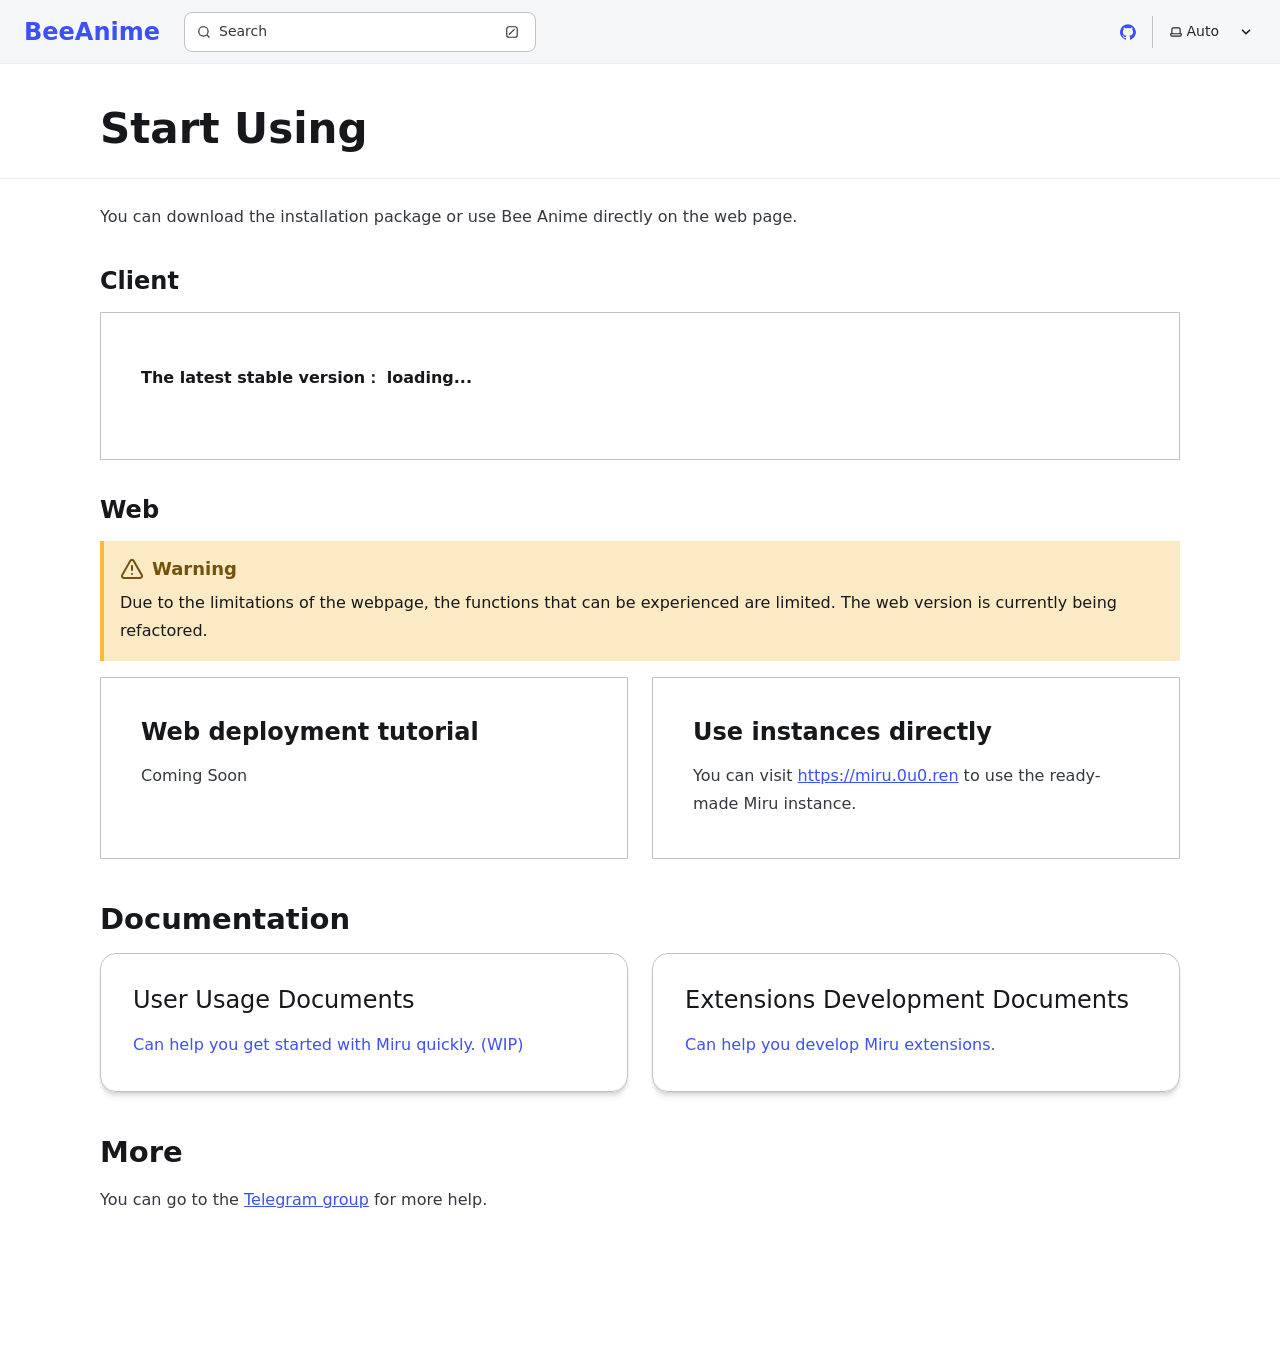
==== download/index.html @ 1b19ea3e "update new site" ====
<!DOCTYPE html><html lang="en" dir="ltr" data-theme="dark" class="astro-bguv2lll"> <head><meta charset="utf-8"/><meta name="viewport" content="width=device-width, initial-scale=1"/><title>Start Using | BeeAnime</title><link rel="canonical"/><link rel="shortcut icon" href="/favicon.svg" type="image/svg+xml"/><meta name="generator" content="Astro v4.10.0"/><meta name="generator" content="Starlight v0.24.0"/><meta property="og:title" content="Start Using"/><meta property="og:type" content="article"/><meta property="og:url"/><meta property="og:locale" content="en"/><meta property="og:description" content="Start Using Miru"/><meta property="og:site_name" content="BeeAnime"/><meta name="twitter:card" content="summary_large_image"/><meta name="twitter:title" content="Start Using"/><meta name="twitter:description" content="Start Using Miru"/><meta name="description" content="Start Using Miru"/><script>
	window.StarlightThemeProvider = (() => {
		const storedTheme =
			typeof localStorage !== 'undefined' && localStorage.getItem('starlight-theme');
		const theme =
			storedTheme ||
			(window.matchMedia('(prefers-color-scheme: light)').matches ? 'light' : 'dark');
		document.documentElement.dataset.theme = theme === 'light' ? 'light' : 'dark';
		return {
			updatePickers(theme = storedTheme || 'auto') {
				document.querySelectorAll('starlight-theme-select').forEach((picker) => {
					const select = picker.querySelector('select');
					if (select) select.value = theme;
					/** @type {HTMLTemplateElement | null} */
					const tmpl = document.querySelector(`#theme-icons`);
					const newIcon = tmpl && tmpl.content.querySelector('.' + theme);
					if (newIcon) {
						const oldIcon = picker.querySelector('svg.label-icon');
						if (oldIcon) {
							oldIcon.replaceChildren(...newIcon.cloneNode(true).childNodes);
						}
					}
				});
			},
		};
	})();
</script><template id="theme-icons"><svg aria-hidden="true" class="light astro-c6vsoqas" width="16" height="16" viewBox="0 0 24 24" fill="currentColor" style="--sl-icon-size: 1em;"><path d="M5 12a1 1 0 0 0-1-1H3a1 1 0 0 0 0 2h1a1 1 0 0 0 1-1Zm.64 5-.71.71a1 1 0 0 0 0 1.41 1 1 0 0 0 1.41 0l.71-.71A1 1 0 0 0 5.64 17ZM12 5a1 1 0 0 0 1-1V3a1 1 0 0 0-2 0v1a1 1 0 0 0 1 1Zm5.66 2.34a1 1 0 0 0 .7-.29l.71-.71a1 1 0 1 0-1.41-1.41l-.66.71a1 1 0 0 0 0 1.41 1 1 0 0 0 .66.29Zm-12-.29a1 1 0 0 0 1.41 0 1 1 0 0 0 0-1.41l-.71-.71a1.004 1.004 0 1 0-1.43 1.41l.73.71ZM21 11h-1a1 1 0 0 0 0 2h1a1 1 0 0 0 0-2Zm-2.64 6A1 1 0 0 0 17 18.36l.71.71a1 1 0 0 0 1.41 0 1 1 0 0 0 0-1.41l-.76-.66ZM12 6.5a5.5 5.5 0 1 0 5.5 5.5A5.51 5.51 0 0 0 12 6.5Zm0 9a3.5 3.5 0 1 1 0-7 3.5 3.5 0 0 1 0 7Zm0 3.5a1 1 0 0 0-1 1v1a1 1 0 0 0 2 0v-1a1 1 0 0 0-1-1Z"/></svg> <svg aria-hidden="true" class="dark astro-c6vsoqas" width="16" height="16" viewBox="0 0 24 24" fill="currentColor" style="--sl-icon-size: 1em;"><path d="M21.64 13a1 1 0 0 0-1.05-.14 8.049 8.049 0 0 1-3.37.73 8.15 8.15 0 0 1-8.14-8.1 8.59 8.59 0 0 1 .25-2A1 1 0 0 0 8 2.36a10.14 10.14 0 1 0 14 11.69 1 1 0 0 0-.36-1.05Zm-9.5 6.69A8.14 8.14 0 0 1 7.08 5.22v.27a10.15 10.15 0 0 0 10.14 10.14 9.784 9.784 0 0 0 2.1-.22 8.11 8.11 0 0 1-7.18 4.32v-.04Z"/></svg> <svg aria-hidden="true" class="auto astro-c6vsoqas" width="16" height="16" viewBox="0 0 24 24" fill="currentColor" style="--sl-icon-size: 1em;"><path d="M21 14h-1V7a3 3 0 0 0-3-3H7a3 3 0 0 0-3 3v7H3a1 1 0 0 0-1 1v2a3 3 0 0 0 3 3h14a3 3 0 0 0 3-3v-2a1 1 0 0 0-1-1ZM6 7a1 1 0 0 1 1-1h10a1 1 0 0 1 1 1v7H6V7Zm14 10a1 1 0 0 1-1 1H5a1 1 0 0 1-1-1v-1h16v1Z"/></svg> </template><link rel="stylesheet" href="/_astro/index.P55pvqdl.css">
<style>:root{--sl-badge-default-border: var(--sl-color-accent);--sl-badge-default-bg: var(--sl-color-accent-low);--sl-badge-default-text: #fff;--sl-badge-note-border: var(--sl-color-blue);--sl-badge-note-bg: var(--sl-color-blue-low);--sl-badge-note-text: #fff;--sl-badge-danger-border: var(--sl-color-red);--sl-badge-danger-bg: var(--sl-color-red-low);--sl-badge-danger-text: #fff;--sl-badge-success-border: var(--sl-color-green);--sl-badge-success-bg: var(--sl-color-green-low);--sl-badge-success-text: #fff;--sl-badge-caution-border: var(--sl-color-orange);--sl-badge-caution-bg: var(--sl-color-orange-low);--sl-badge-caution-text: #fff;--sl-badge-tip-border: var(--sl-color-purple);--sl-badge-tip-bg: var(--sl-color-purple-low);--sl-badge-tip-text: #fff}[data-theme=light]:root{--sl-badge-default-bg: var(--sl-color-accent-high);--sl-badge-note-bg: var(--sl-color-blue-high);--sl-badge-danger-bg: var(--sl-color-red-high);--sl-badge-success-bg: var(--sl-color-green-high);--sl-badge-caution-bg: var(--sl-color-orange-high);--sl-badge-tip-bg: var(--sl-color-purple-high)}.sl-badge:where(.astro-avdet4wd){display:inline-block;border:1px solid var(--sl-color-border-badge);border-radius:.25rem;font-family:var(--sl-font-system-mono);line-height:normal;color:var(--sl-color-text-badge);background-color:var(--sl-color-bg-badge);overflow-wrap:anywhere}.sidebar-content .sl-badge:where(.astro-avdet4wd){line-height:1;font-size:var(--sl-text-xs);padding:.125rem .375rem}.sidebar-content a[aria-current=page]>.sl-badge:where(.astro-avdet4wd){--sl-color-bg-badge: transparent;--sl-color-border-badge: currentColor;color:inherit}.default:where(.astro-avdet4wd){--sl-color-bg-badge: var(--sl-badge-default-bg);--sl-color-border-badge: var(--sl-badge-default-border);--sl-color-text-badge: var(--sl-badge-default-text)}.note:where(.astro-avdet4wd){--sl-color-bg-badge: var(--sl-badge-note-bg);--sl-color-border-badge: var(--sl-badge-note-border);--sl-color-text-badge: var(--sl-badge-note-text)}.danger:where(.astro-avdet4wd){--sl-color-bg-badge: var(--sl-badge-danger-bg);--sl-color-border-badge: var(--sl-badge-danger-border);--sl-color-text-badge: var(--sl-badge-danger-text)}.success:where(.astro-avdet4wd){--sl-color-bg-badge: var(--sl-badge-success-bg);--sl-color-border-badge: var(--sl-badge-success-border);--sl-color-text-badge: var(--sl-badge-success-text)}.tip:where(.astro-avdet4wd){--sl-color-bg-badge: var(--sl-badge-tip-bg);--sl-color-border-badge: var(--sl-badge-tip-border);--sl-color-text-badge: var(--sl-badge-tip-text)}.caution:where(.astro-avdet4wd){--sl-color-bg-badge: var(--sl-badge-caution-bg);--sl-color-border-badge: var(--sl-badge-caution-border);--sl-color-text-badge: var(--sl-badge-caution-text)}.small:where(.astro-avdet4wd){font-size:var(--sl-text-xs);padding:.125rem .25rem}.medium:where(.astro-avdet4wd){font-size:var(--sl-text-sm);padding:.175rem .35rem}.large:where(.astro-avdet4wd){font-size:var(--sl-text-base);padding:.225rem .45rem}.sl-markdown-content :is(h1,h2,h3,h4,h5,h6) .sl-badge:where(.astro-avdet4wd){vertical-align:middle}
.card-grid:where(.astro-zntqmydn){display:grid;gap:1rem}.card-grid:where(.astro-zntqmydn)>*{margin-top:0!important}@media (min-width: 50rem){.card-grid:where(.astro-zntqmydn){grid-template-columns:1fr 1fr;gap:1.5rem}.stagger:where(.astro-zntqmydn){--stagger-height: 5rem;padding-bottom:var(--stagger-height)}.stagger:where(.astro-zntqmydn)>*:nth-child(2n){transform:translateY(var(--stagger-height))}}
.card:where(.astro-v5tidmuc){--sl-card-border: var(--sl-color-purple);--sl-card-bg: var(--sl-color-purple-low);border:1px solid var(--sl-color-gray-5);background-color:var(--sl-color-black);padding:clamp(1rem,calc(.125rem + 3vw),2.5rem);flex-direction:column;gap:clamp(.5rem,calc(.125rem + 1vw),1rem)}.card:where(.astro-v5tidmuc):nth-child(4n+1){--sl-card-border: var(--sl-color-orange);--sl-card-bg: var(--sl-color-orange-low)}.card:where(.astro-v5tidmuc):nth-child(4n+3){--sl-card-border: var(--sl-color-green);--sl-card-bg: var(--sl-color-green-low)}.card:where(.astro-v5tidmuc):nth-child(4n+4){--sl-card-border: var(--sl-color-red);--sl-card-bg: var(--sl-color-red-low)}.card:where(.astro-v5tidmuc):nth-child(4n+5){--sl-card-border: var(--sl-color-blue);--sl-card-bg: var(--sl-color-blue-low)}.title:where(.astro-v5tidmuc){font-weight:600;font-size:var(--sl-text-h4);color:var(--sl-color-white);line-height:var(--sl-line-height-headings);gap:1rem;align-items:center}.card:where(.astro-v5tidmuc) .icon:where(.astro-v5tidmuc){border:1px solid var(--sl-card-border);background-color:var(--sl-card-bg);padding:.2em;border-radius:.25rem}.card:where(.astro-v5tidmuc) .body:where(.astro-v5tidmuc){margin:0;font-size:clamp(var(--sl-text-sm),calc(.5rem + 1vw),var(--sl-text-body))}
svg:where(.astro-c6vsoqas){color:var(--sl-icon-color);font-size:var(--sl-icon-size, 1em);width:1em;height:1em}
.sl-steps{--bullet-size: calc(var(--sl-line-height) * 1rem);--bullet-margin: .375rem;list-style:none;padding-inline-start:0}.sl-steps>li{position:relative;padding-inline-start:calc(var(--bullet-size) + 1rem);padding-bottom:1px;min-height:calc(var(--bullet-size) + var(--bullet-margin))}.sl-steps>li+li{margin-top:0}.sl-steps>li:before{content:counter(list-item);position:absolute;top:0;inset-inline-start:0;width:var(--bullet-size);height:var(--bullet-size);line-height:var(--bullet-size);font-size:var(--sl-text-xs);font-weight:600;text-align:center;color:var(--sl-color-white);background-color:var(--sl-color-gray-6);border-radius:99rem;box-shadow:inset 0 0 0 1px var(--sl-color-gray-5)}.sl-steps>li:not(:last-of-type):after{--guide-width: 1px;content:"";position:absolute;top:calc(var(--bullet-size) + var(--bullet-margin));bottom:var(--bullet-margin);inset-inline-start:calc((var(--bullet-size) - var(--guide-width)) / 2);width:var(--guide-width);background-color:var(--sl-color-hairline-light)}.sl-steps>li>:first-child{--lh: calc(1em * var(--sl-line-height));--shift-y: calc(.5 * (var(--bullet-size) - var(--lh)));transform:translateY(var(--shift-y));margin-bottom:var(--shift-y)}.sl-steps>li>:first-child:where(h1,h2,h3,h4,h5,h6){--lh: calc(1em * var(--sl-line-height-headings))}@supports (--prop: 1lh){.sl-steps>li>:first-child{--lh: 1lh}}
</style><script type="module" src="/_astro/hoisted.BKjRtOFl.js"></script>
<script type="module" src="/_astro/page.LS5KDvwX.js"></script><style>.card:where(.astro-mwsdxrod){text-decoration:none!important;color:var(--sl-color-gray-2);box-shadow:var(--sl-shadow-md);border:1px solid var(--sl-color-gray-5);border-radius:1rem;padding:clamp(1rem,calc(.125rem + 3vw),2rem);display:block;width:100%}.title:where(.astro-mwsdxrod){display:block;color:var(--sl-color-white);font-size:var(--sl-text-2xl);line-height:var(--sl-line-height-headings);margin-bottom:.5rem}.card:where(.astro-mwsdxrod):hover{border-color:var(--sl-color-gray-2)}
</style><style>._download-view_htyml_1 h6{margin-bottom:2rem!important;margin-top:0!important}._button-container_htyml_6{margin:2rem 0}._button_htyml_6{display:inline-block;align-items:center;border-radius:999rem;padding:.8rem 1.125rem;margin-bottom:.5rem;line-height:1.1875;text-decoration:none;font-size:var(--sl-text-sm);background:var(--sl-color-text-accent);color:var(--sl-color-black)!important;margin-right:1rem;cursor:pointer}._markdown-body_htyml_25 h3{margin-top:2rem;margin-bottom:1rem;font-size:1.5rem;font-weight:600;line-height:1.25}
</style><script src="/_astro/Tabs.astro_astro_type_script_index_0_lang.CCIyraCc.js" type="module"></script></head> <body class="astro-bguv2lll"> <a href="#_top" class="astro-7q3lir66">Skip to content</a>  <div class="page sl-flex astro-vrdttmbt"> <header class="header astro-vrdttmbt"><div class="header sl-flex astro-kmkmnagf"> <div class="title-wrapper sl-flex astro-kmkmnagf"> <a href="/" class="site-title sl-flex astro-m46x6ez3">  <span class="astro-m46x6ez3"> BeeAnime </span> </a>  </div> <div class="sl-flex astro-kmkmnagf"> <site-search data-translations="{&#34;placeholder&#34;:&#34;Search&#34;}" class="astro-v37mnknz"> <button data-open-modal disabled class="astro-v37mnknz">  <svg aria-label="Search" class="astro-v37mnknz astro-c6vsoqas" width="16" height="16" viewBox="0 0 24 24" fill="currentColor" style="--sl-icon-size: 1em;"><path d="M21.71 20.29 18 16.61A9 9 0 1 0 16.61 18l3.68 3.68a.999.999 0 0 0 1.42 0 1 1 0 0 0 0-1.39ZM11 18a7 7 0 1 1 0-14 7 7 0 0 1 0 14Z"/></svg>  <span class="sl-hidden md:sl-block astro-v37mnknz" aria-hidden="true">Search</span> <svg aria-label="(Press / to Search)" class="sl-hidden md:sl-block astro-v37mnknz astro-c6vsoqas" width="16" height="16" viewBox="0 0 24 24" fill="currentColor" style="--sl-icon-size: 1em;"><path d="M17 2H7a5 5 0 0 0-5 5v10a5 5 0 0 0 5 5h10a5 5 0 0 0 5-5V7a5 5 0 0 0-5-5Zm3 15a3 3 0 0 1-3 3H7a3 3 0 0 1-3-3V7a3 3 0 0 1 3-3h10a3 3 0 0 1 3 3v10Z"/><path d="M15.293 6.707a1 1 0 1 1 1.414 1.414l-8.485 8.486a1 1 0 0 1-1.414-1.415l8.485-8.485Z"/></svg>  </button> <dialog style="padding:0" aria-label="Search" class="astro-v37mnknz"> <div class="dialog-frame sl-flex astro-v37mnknz">  <button data-close-modal class="sl-flex md:sl-hidden astro-v37mnknz"> Cancel </button> <div class="search-container astro-v37mnknz"> <div id="starlight__search" class="astro-v37mnknz"></div> </div> </div> </dialog> </site-search>    </div> <div class="sl-hidden md:sl-flex right-group astro-kmkmnagf"> <div class="sl-flex social-icons astro-kmkmnagf"> <a href="https://github.com/withastro/starlight" rel="me" class="sl-flex astro-wy4te6ga"><span class="sr-only astro-wy4te6ga">GitHub</span><svg aria-hidden="true" class="astro-wy4te6ga astro-c6vsoqas" width="16" height="16" viewBox="0 0 24 24" fill="currentColor" style="--sl-icon-size: 1em;"><path d="M12 .3a12 12 0 0 0-3.8 23.38c.6.12.83-.26.83-.57L9 21.07c-3.34.72-4.04-1.61-4.04-1.61-.55-1.39-1.34-1.76-1.34-1.76-1.08-.74.09-.73.09-.73 1.2.09 1.83 1.24 1.83 1.24 1.08 1.83 2.81 1.3 3.5 1 .1-.78.42-1.31.76-1.61-2.67-.3-5.47-1.33-5.47-5.93 0-1.31.47-2.38 1.24-3.22-.14-.3-.54-1.52.1-3.18 0 0 1-.32 3.3 1.23a11.5 11.5 0 0 1 6 0c2.28-1.55 3.29-1.23 3.29-1.23.64 1.66.24 2.88.12 3.18a4.65 4.65 0 0 1 1.23 3.22c0 4.61-2.8 5.63-5.48 5.92.42.36.81 1.1.81 2.22l-.01 3.29c0 .31.2.69.82.57A12 12 0 0 0 12 .3Z"/></svg> </a> </div> <starlight-theme-select>  <label style="--sl-select-width: 6.25em" class="astro-4yphtoen"> <span class="sr-only astro-4yphtoen">Select theme</span> <svg aria-hidden="true" class="icon label-icon astro-4yphtoen astro-c6vsoqas" width="16" height="16" viewBox="0 0 24 24" fill="currentColor" style="--sl-icon-size: 1em;"><path d="M21 14h-1V7a3 3 0 0 0-3-3H7a3 3 0 0 0-3 3v7H3a1 1 0 0 0-1 1v2a3 3 0 0 0 3 3h14a3 3 0 0 0 3-3v-2a1 1 0 0 0-1-1ZM6 7a1 1 0 0 1 1-1h10a1 1 0 0 1 1 1v7H6V7Zm14 10a1 1 0 0 1-1 1H5a1 1 0 0 1-1-1v-1h16v1Z"/></svg>  <select value="auto" class="astro-4yphtoen"> <option value="dark" class="astro-4yphtoen">Dark</option><option value="light" class="astro-4yphtoen">Light</option><option value="auto" selected="true" class="astro-4yphtoen">Auto</option> </select> <svg aria-hidden="true" class="icon caret astro-4yphtoen astro-c6vsoqas" width="16" height="16" viewBox="0 0 24 24" fill="currentColor" style="--sl-icon-size: 1em;"><path d="M17 9.17a1 1 0 0 0-1.41 0L12 12.71 8.46 9.17a1 1 0 1 0-1.41 1.42l4.24 4.24a1.002 1.002 0 0 0 1.42 0L17 10.59a1.002 1.002 0 0 0 0-1.42Z"/></svg>  </label>  </starlight-theme-select>  <script>
	StarlightThemeProvider.updatePickers();
</script>   </div> </div> </header>  <div class="main-frame astro-vrdttmbt">  <div class="lg:sl-flex astro-67yu43on">  <div class="main-pane astro-67yu43on">  <main data-pagefind-body lang="en" dir="ltr" class="astro-bguv2lll">    <div class="content-panel astro-7nkwcw3z"> <div class="sl-container astro-7nkwcw3z"> <h1 id="_top" class="astro-j6tvhyss">Start Using</h1>  </div> </div>  <div class="content-panel astro-7nkwcw3z"> <div class="sl-container astro-7nkwcw3z"> <div class="sl-markdown-content"> <p>You can download the installation package or use Bee Anime directly on the web page.</p>
<h4 id="client">Client</h4>


<article class="card sl-flex astro-v5tidmuc"> <p class="title sl-flex astro-v5tidmuc">  <span class="astro-v5tidmuc"></span> </p> <div class="body astro-v5tidmuc"><style>astro-island,astro-slot,astro-static-slot{display:contents}</style><script>(()=>{var e=async t=>{await(await t())()};(self.Astro||(self.Astro={})).load=e;window.dispatchEvent(new Event("astro:load"));})();;(()=>{var A=Object.defineProperty;var g=(i,o,a)=>o in i?A(i,o,{enumerable:!0,configurable:!0,writable:!0,value:a}):i[o]=a;var d=(i,o,a)=>g(i,typeof o!="symbol"?o+"":o,a);{let i={0:t=>m(t),1:t=>a(t),2:t=>new RegExp(t),3:t=>new Date(t),4:t=>new Map(a(t)),5:t=>new Set(a(t)),6:t=>BigInt(t),7:t=>new URL(t),8:t=>new Uint8Array(t),9:t=>new Uint16Array(t),10:t=>new Uint32Array(t)},o=t=>{let[l,e]=t;return l in i?i[l](e):void 0},a=t=>t.map(o),m=t=>typeof t!="object"||t===null?t:Object.fromEntries(Object.entries(t).map(([l,e])=>[l,o(e)]));class y extends HTMLElement{constructor(){super(...arguments);d(this,"Component");d(this,"hydrator");d(this,"hydrate",async()=>{var b;if(!this.hydrator||!this.isConnected)return;let e=(b=this.parentElement)==null?void 0:b.closest("astro-island[ssr]");if(e){e.addEventListener("astro:hydrate",this.hydrate,{once:!0});return}let c=this.querySelectorAll("astro-slot"),n={},h=this.querySelectorAll("template[data-astro-template]");for(let r of h){let s=r.closest(this.tagName);s!=null&&s.isSameNode(this)&&(n[r.getAttribute("data-astro-template")||"default"]=r.innerHTML,r.remove())}for(let r of c){let s=r.closest(this.tagName);s!=null&&s.isSameNode(this)&&(n[r.getAttribute("name")||"default"]=r.innerHTML)}let p;try{p=this.hasAttribute("props")?m(JSON.parse(this.getAttribute("props"))):{}}catch(r){let s=this.getAttribute("component-url")||"<unknown>",v=this.getAttribute("component-export");throw v&&(s+=` (export ${v})`),console.error(`[hydrate] Error parsing props for component ${s}`,this.getAttribute("props"),r),r}let u;await this.hydrator(this)(this.Component,p,n,{client:this.getAttribute("client")}),this.removeAttribute("ssr"),this.dispatchEvent(new CustomEvent("astro:hydrate"))});d(this,"unmount",()=>{this.isConnected||this.dispatchEvent(new CustomEvent("astro:unmount"))})}disconnectedCallback(){document.removeEventListener("astro:after-swap",this.unmount),document.addEventListener("astro:after-swap",this.unmount,{once:!0})}connectedCallback(){if(!this.hasAttribute("await-children")||document.readyState==="interactive"||document.readyState==="complete")this.childrenConnectedCallback();else{let e=()=>{document.removeEventListener("DOMContentLoaded",e),c.disconnect(),this.childrenConnectedCallback()},c=new MutationObserver(()=>{var n;((n=this.lastChild)==null?void 0:n.nodeType)===Node.COMMENT_NODE&&this.lastChild.nodeValue==="astro:end"&&(this.lastChild.remove(),e())});c.observe(this,{childList:!0}),document.addEventListener("DOMContentLoaded",e)}}async childrenConnectedCallback(){let e=this.getAttribute("before-hydration-url");e&&await import(e),this.start()}async start(){let e=JSON.parse(this.getAttribute("opts")),c=this.getAttribute("client");if(Astro[c]===void 0){window.addEventListener(`astro:${c}`,()=>this.start(),{once:!0});return}try{await Astro[c](async()=>{let n=this.getAttribute("renderer-url"),[h,{default:p}]=await Promise.all([import(this.getAttribute("component-url")),n?import(n):()=>()=>{}]),u=this.getAttribute("component-export")||"default";if(!u.includes("."))this.Component=h[u];else{this.Component=h;for(let f of u.split("."))this.Component=this.Component[f]}return this.hydrator=p,this.hydrate},e,this)}catch(n){console.error(`[astro-island] Error hydrating ${this.getAttribute("component-url")}`,n)}}attributeChangedCallback(){this.hydrate()}}d(y,"observedAttributes",["props"]),customElements.get("astro-island")||customElements.define("astro-island",y)}})();</script><astro-island uid="gcUTQ" prefix="r0" component-url="/_astro/index.BFnxxR76.js" component-export="default" renderer-url="/_astro/client.BIGLHmRd.js" props="{}" ssr="" client="load" opts="{&quot;name&quot;:&quot;DownloadView&quot;,&quot;value&quot;:true}" await-children=""><div class="_download-view_htyml_1"><h6>The latest stable version： <!-- -->loading...</h6></div><!--astro:end--></astro-island></div> </article> 
<h4 id="web">Web</h4>
<aside aria-label="Warning" class="starlight-aside starlight-aside--caution"><p class="starlight-aside__title" aria-hidden="true"><svg viewBox="0 0 24 24" width="16" height="16" fill="currentColor" class="starlight-aside__icon"><path d="M12 16C11.8022 16 11.6089 16.0587 11.4444 16.1686C11.28 16.2784 11.1518 16.4346 11.0761 16.6173C11.0004 16.8001 10.9806 17.0011 11.0192 17.1951C11.0578 17.3891 11.153 17.5673 11.2929 17.7071C11.4327 17.847 11.6109 17.9422 11.8049 17.9808C11.9989 18.0194 12.2 17.9996 12.3827 17.9239C12.5654 17.8482 12.7216 17.72 12.8315 17.5556C12.9413 17.3911 13 17.1978 13 17C13 16.7348 12.8946 16.4805 12.7071 16.2929C12.5196 16.1054 12.2652 16 12 16ZM22.67 17.47L14.62 3.47003C14.3598 3.00354 13.9798 2.61498 13.5192 2.3445C13.0586 2.07401 12.5341 1.9314 12 1.9314C11.4659 1.9314 10.9414 2.07401 10.4808 2.3445C10.0202 2.61498 9.64019 3.00354 9.38 3.47003L1.38 17.47C1.11079 17.924 0.966141 18.441 0.960643 18.9688C0.955144 19.4966 1.089 20.0166 1.34868 20.4761C1.60837 20.9356 1.9847 21.3185 2.43968 21.5861C2.89466 21.8536 3.41218 21.9964 3.94 22H20.06C20.5921 22.0053 21.1159 21.8689 21.5779 21.6049C22.0399 21.341 22.4234 20.9589 22.689 20.4978C22.9546 20.0368 23.0928 19.5134 23.0895 18.9814C23.0862 18.4493 22.9414 17.9277 22.67 17.47ZM20.94 19.47C20.8523 19.626 20.7245 19.7556 20.5697 19.8453C20.4149 19.935 20.2389 19.9815 20.06 19.98H3.94C3.76111 19.9815 3.5851 19.935 3.43032 19.8453C3.27553 19.7556 3.14765 19.626 3.06 19.47C2.97223 19.318 2.92602 19.1456 2.92602 18.97C2.92602 18.7945 2.97223 18.622 3.06 18.47L11.06 4.47003C11.1439 4.30623 11.2714 4.16876 11.4284 4.07277C11.5855 3.97678 11.766 3.92599 11.95 3.92599C12.134 3.92599 12.3145 3.97678 12.4716 4.07277C12.6286 4.16876 12.7561 4.30623 12.84 4.47003L20.89 18.47C20.9892 18.6199 21.0462 18.7937 21.055 18.9732C21.0638 19.1527 21.0241 19.3312 20.94 19.49V19.47ZM12 8.00003C11.7348 8.00003 11.4804 8.10538 11.2929 8.29292C11.1054 8.48046 11 8.73481 11 9.00003V13C11 13.2652 11.1054 13.5196 11.2929 13.7071C11.4804 13.8947 11.7348 14 12 14C12.2652 14 12.5196 13.8947 12.7071 13.7071C12.8946 13.5196 13 13.2652 13 13V9.00003C13 8.73481 12.8946 8.48046 12.7071 8.29292C12.5196 8.10538 12.2652 8.00003 12 8.00003Z"></path></svg>Warning</p><section class="starlight-aside__content"><p>Due to the limitations of the webpage, the functions that can be experienced are limited.
The web version is currently being refactored.</p></section></aside>
<div class="card-grid astro-zntqmydn"><article class="card sl-flex astro-v5tidmuc"> <p class="title sl-flex astro-v5tidmuc">  <span class="astro-v5tidmuc">Web deployment tutorial</span> </p> <div class="body astro-v5tidmuc">Coming Soon</div> </article> <article class="card sl-flex astro-v5tidmuc"> <p class="title sl-flex astro-v5tidmuc">  <span class="astro-v5tidmuc">Use instances directly</span> </p> <div class="body astro-v5tidmuc"><p>You can visit <a href="https://miru.0u0.ren">https://miru.0u0.ren</a> to use the ready-made Miru instance.</p></div> </article> </div> 
<h3 id="documentation">Documentation</h3>
<div class="card-grid astro-zntqmydn"><a class="card astro-mwsdxrod"> <p class="title astro-mwsdxrod"> <span class="astro-mwsdxrod">User Usage Documents</span> </p> <div class="body astro-mwsdxrod"><p>Can help you get started with Miru quickly. (WIP)</p></div> </a> <a class="card astro-mwsdxrod" href="/en/developer/"> <p class="title astro-mwsdxrod"> <span class="astro-mwsdxrod">Extensions Development Documents</span> </p> <div class="body astro-mwsdxrod"><p>Can help you develop Miru extensions.</p></div> </a> </div> 
<h3 id="more">More</h3>
<p>You can go to the <a href="https://t.me/example">Telegram group</a> for more help.</p> </div> <footer class="sl-flex astro-3yyafb3n"> <div class="meta sl-flex astro-3yyafb3n">   </div> <div class="pagination-links astro-u2l5gyhi" dir="ltr">   </div>   </footer>  </div> </div>   </main> </div> </div>  </div> </div>  </body></html>
---- _astro/index.P55pvqdl.css ----
:root,::backdrop{--sl-color-white: hsl(0, 0%, 100%);--sl-color-gray-1: hsl(224, 20%, 94%);--sl-color-gray-2: hsl(224, 6%, 77%);--sl-color-gray-3: hsl(224, 6%, 56%);--sl-color-gray-4: hsl(224, 7%, 36%);--sl-color-gray-5: hsl(224, 10%, 23%);--sl-color-gray-6: hsl(224, 14%, 16%);--sl-color-black: hsl(224, 10%, 10%);--sl-hue-orange: 41;--sl-color-orange-low: hsl(var(--sl-hue-orange), 39%, 22%);--sl-color-orange: hsl(var(--sl-hue-orange), 82%, 63%);--sl-color-orange-high: hsl(var(--sl-hue-orange), 82%, 87%);--sl-hue-green: 101;--sl-color-green-low: hsl(var(--sl-hue-green), 39%, 22%);--sl-color-green: hsl(var(--sl-hue-green), 82%, 63%);--sl-color-green-high: hsl(var(--sl-hue-green), 82%, 80%);--sl-hue-blue: 234;--sl-color-blue-low: hsl(var(--sl-hue-blue), 54%, 20%);--sl-color-blue: hsl(var(--sl-hue-blue), 100%, 60%);--sl-color-blue-high: hsl(var(--sl-hue-blue), 100%, 87%);--sl-hue-purple: 281;--sl-color-purple-low: hsl(var(--sl-hue-purple), 39%, 22%);--sl-color-purple: hsl(var(--sl-hue-purple), 82%, 63%);--sl-color-purple-high: hsl(var(--sl-hue-purple), 82%, 89%);--sl-hue-red: 339;--sl-color-red-low: hsl(var(--sl-hue-red), 39%, 22%);--sl-color-red: hsl(var(--sl-hue-red), 82%, 63%);--sl-color-red-high: hsl(var(--sl-hue-red), 82%, 87%);--sl-color-accent-low: hsl(224, 54%, 20%);--sl-color-accent: hsl(224, 100%, 60%);--sl-color-accent-high: hsl(224, 100%, 85%);--sl-color-text: var(--sl-color-gray-2);--sl-color-text-accent: var(--sl-color-accent-high);--sl-color-text-invert: var(--sl-color-accent-low);--sl-color-bg: var(--sl-color-black);--sl-color-bg-nav: var(--sl-color-gray-6);--sl-color-bg-sidebar: var(--sl-color-gray-6);--sl-color-bg-inline-code: var(--sl-color-gray-5);--sl-color-bg-accent: var(--sl-color-accent-high);--sl-color-hairline-light: var(--sl-color-gray-5);--sl-color-hairline: var(--sl-color-gray-6);--sl-color-hairline-shade: var(--sl-color-black);--sl-color-backdrop-overlay: hsla(223, 13%, 10%, .66);--sl-shadow-sm: 0px 1px 1px hsla(0, 0%, 0%, .12), 0px 2px 1px hsla(0, 0%, 0%, .24);--sl-shadow-md: 0px 8px 4px hsla(0, 0%, 0%, .08), 0px 5px 2px hsla(0, 0%, 0%, .08), 0px 3px 2px hsla(0, 0%, 0%, .12), 0px 1px 1px hsla(0, 0%, 0%, .15);--sl-shadow-lg: 0px 25px 7px hsla(0, 0%, 0%, .03), 0px 16px 6px hsla(0, 0%, 0%, .1), 0px 9px 5px hsla(223, 13%, 10%, .33), 0px 4px 4px hsla(0, 0%, 0%, .75), 0px 4px 2px hsla(0, 0%, 0%, .25);--sl-text-xs: .8125rem;--sl-text-sm: .875rem;--sl-text-base: 1rem;--sl-text-lg: 1.125rem;--sl-text-xl: 1.25rem;--sl-text-2xl: 1.5rem;--sl-text-3xl: 1.8125rem;--sl-text-4xl: 2.1875rem;--sl-text-5xl: 2.625rem;--sl-text-6xl: 4rem;--sl-text-body: var(--sl-text-base);--sl-text-body-sm: var(--sl-text-xs);--sl-text-code: var(--sl-text-sm);--sl-text-code-sm: var(--sl-text-xs);--sl-text-h1: var(--sl-text-4xl);--sl-text-h2: var(--sl-text-3xl);--sl-text-h3: var(--sl-text-2xl);--sl-text-h4: var(--sl-text-xl);--sl-text-h5: var(--sl-text-lg);--sl-line-height: 1.75;--sl-line-height-headings: 1.2;--sl-font-system: ui-sans-serif, system-ui, -apple-system, BlinkMacSystemFont, "Segoe UI", Roboto, "Helvetica Neue", Arial, "Noto Sans", sans-serif, "Apple Color Emoji", "Segoe UI Emoji", "Segoe UI Symbol", "Noto Color Emoji";--sl-font-system-mono: ui-monospace, SFMono-Regular, Menlo, Monaco, Consolas, "Liberation Mono", "Courier New", monospace;--__sl-font: var(--sl-font, var(--sl-font-system)), var(--sl-font-system);--__sl-font-mono: var(--sl-font-mono, var(--sl-font-system-mono)), var(--sl-font-system-mono);--sl-nav-height: 3.5rem;--sl-nav-pad-x: 1rem;--sl-nav-pad-y: .75rem;--sl-mobile-toc-height: 3rem;--sl-sidebar-width: 18.75rem;--sl-sidebar-pad-x: 1rem;--sl-content-width: 45rem;--sl-content-pad-x: 1rem;--sl-menu-button-size: 2rem;--sl-nav-gap: var(--sl-content-pad-x);--sl-outline-offset-inside: -.1875rem;--sl-z-index-toc: 4;--sl-z-index-menu: 5;--sl-z-index-navbar: 10;--sl-z-index-skiplink: 20}:root[data-theme=light],[data-theme=light] ::backdrop{--sl-color-white: hsl(224, 10%, 10%);--sl-color-gray-1: hsl(224, 14%, 16%);--sl-color-gray-2: hsl(224, 10%, 23%);--sl-color-gray-3: hsl(224, 7%, 36%);--sl-color-gray-4: hsl(224, 6%, 56%);--sl-color-gray-5: hsl(224, 6%, 77%);--sl-color-gray-6: hsl(224, 20%, 94%);--sl-color-gray-7: hsl(224, 19%, 97%);--sl-color-black: hsl(0, 0%, 100%);--sl-color-orange-high: hsl(var(--sl-hue-orange), 80%, 25%);--sl-color-orange: hsl(var(--sl-hue-orange), 90%, 60%);--sl-color-orange-low: hsl(var(--sl-hue-orange), 90%, 88%);--sl-color-green-high: hsl(var(--sl-hue-green), 80%, 22%);--sl-color-green: hsl(var(--sl-hue-green), 90%, 46%);--sl-color-green-low: hsl(var(--sl-hue-green), 85%, 90%);--sl-color-blue-high: hsl(var(--sl-hue-blue), 80%, 30%);--sl-color-blue: hsl(var(--sl-hue-blue), 90%, 60%);--sl-color-blue-low: hsl(var(--sl-hue-blue), 88%, 90%);--sl-color-purple-high: hsl(var(--sl-hue-purple), 90%, 30%);--sl-color-purple: hsl(var(--sl-hue-purple), 90%, 60%);--sl-color-purple-low: hsl(var(--sl-hue-purple), 80%, 90%);--sl-color-red-high: hsl(var(--sl-hue-red), 80%, 30%);--sl-color-red: hsl(var(--sl-hue-red), 90%, 60%);--sl-color-red-low: hsl(var(--sl-hue-red), 80%, 90%);--sl-color-accent-high: hsl(234, 80%, 30%);--sl-color-accent: hsl(234, 90%, 60%);--sl-color-accent-low: hsl(234, 88%, 90%);--sl-color-text-accent: var(--sl-color-accent);--sl-color-text-invert: var(--sl-color-black);--sl-color-bg-nav: var(--sl-color-gray-7);--sl-color-bg-sidebar: var(--sl-color-bg);--sl-color-bg-inline-code: var(--sl-color-gray-6);--sl-color-bg-accent: var(--sl-color-accent);--sl-color-hairline-light: var(--sl-color-gray-6);--sl-color-hairline-shade: var(--sl-color-gray-6);--sl-color-backdrop-overlay: hsla(225, 9%, 36%, .66);--sl-shadow-sm: 0px 1px 1px hsla(0, 0%, 0%, .06), 0px 2px 1px hsla(0, 0%, 0%, .06);--sl-shadow-md: 0px 8px 4px hsla(0, 0%, 0%, .03), 0px 5px 2px hsla(0, 0%, 0%, .03), 0px 3px 2px hsla(0, 0%, 0%, .06), 0px 1px 1px hsla(0, 0%, 0%, .06);--sl-shadow-lg: 0px 25px 7px rgba(0, 0, 0, .01), 0px 16px 6px hsla(0, 0%, 0%, .03), 0px 9px 5px hsla(223, 13%, 10%, .08), 0px 4px 4px hsla(0, 0%, 0%, .16), 0px 4px 2px hsla(0, 0%, 0%, .04)}@media (min-width: 50em){:root{--sl-nav-height: 4rem;--sl-nav-pad-x: 1.5rem;--sl-text-h1: var(--sl-text-5xl);--sl-text-h2: var(--sl-text-4xl);--sl-text-h3: var(--sl-text-3xl);--sl-text-h4: var(--sl-text-2xl)}}@media (min-width: 72rem){:root{--sl-content-pad-x: 1.5rem;--sl-mobile-toc-height: 0rem}}*,*:before,*:after{box-sizing:border-box}*{margin:0}html{color-scheme:dark;accent-color:var(--sl-color-accent)}html[data-theme=light]{color-scheme:light}body{font-family:var(--__sl-font);line-height:var(--sl-line-height);-webkit-font-smoothing:antialiased;color:var(--sl-color-text);background-color:var(--sl-color-bg)}input,button,textarea,select{font:inherit}p,h1,h2,h3,h4,h5,h6,code{overflow-wrap:anywhere}code{font-family:var(--__sl-font-mono)}:root{--astro-code-color-text: var(--sl-color-white);--astro-code-color-background: var(--sl-color-gray-6);--astro-code-token-constant: var(--sl-color-blue-high);--astro-code-token-string: var(--sl-color-green-high);--astro-code-token-comment: var(--sl-color-gray-2);--astro-code-token-keyword: var(--sl-color-purple-high);--astro-code-token-parameter: var(--sl-color-red-high);--astro-code-token-function: var(--sl-color-red-high);--astro-code-token-string-expression: var(--sl-color-green-high);--astro-code-token-punctuation: var(--sl-color-gray-2);--astro-code-token-link: var(--sl-color-blue-high)}.sr-only{position:absolute;width:1px;height:1px;padding:0;margin:-1px;overflow:hidden;clip:rect(0,0,0,0);white-space:nowrap;border-width:0}.sl-hidden{display:none}.sl-flex{display:flex}.sl-block{display:block}@media (min-width: 50rem){.md\:sl-hidden{display:none}.md\:sl-flex{display:flex}.md\:sl-block{display:block}}@media (min-width: 72rem){.lg\:sl-hidden{display:none}.lg\:sl-flex{display:flex}.lg\:sl-block{display:block}}[data-theme=light] .light\:sl-hidden,[data-theme=dark] .dark\:sl-hidden{display:none}[dir=rtl] .rtl\:flip:not(:where([dir=rtl] [dir=ltr] *)){transform:scaleX(-1)}.sl-banner:where(.astro-laz2plt2){--__sl-banner-text: var(--sl-color-banner-text, var(--sl-color-text-invert));padding:var(--sl-nav-pad-y) var(--sl-nav-pad-x);background-color:var(--sl-color-banner-bg, var(--sl-color-bg-accent));color:var(--__sl-banner-text);line-height:var(--sl-line-height-headings);text-align:center;text-wrap:balance;box-shadow:var(--sl-shadow-sm)}.sl-banner:where(.astro-laz2plt2) a{color:var(--__sl-banner-text)}.content-panel:where(.astro-7nkwcw3z){padding:1.5rem var(--sl-content-pad-x)}.content-panel:where(.astro-7nkwcw3z)+.content-panel:where(.astro-7nkwcw3z){border-top:1px solid var(--sl-color-hairline)}.sl-container:where(.astro-7nkwcw3z){max-width:var(--sl-content-width)}.sl-container:where(.astro-7nkwcw3z)>*+*{margin-top:1.5rem}@media (min-width: 72rem){.sl-container:where(.astro-7nkwcw3z){margin-inline:var(--sl-content-margin-inline, auto)}}p:where(.astro-opzsrvew){border:1px solid var(--sl-color-orange);padding:.75em 1em;background-color:var(--sl-color-orange-low);color:var(--sl-color-orange-high);width:max-content;max-width:100%;align-items:center;gap:.75em;font-size:var(--sl-text-body-sm);line-height:var(--sl-line-height-headings)}a:where(.astro-eez2twj6){gap:.5rem;align-items:center;text-decoration:none;color:var(--sl-color-gray-3)}a:where(.astro-eez2twj6):hover{color:var(--sl-color-white)}.pagination-links:where(.astro-u2l5gyhi){display:grid;grid-template-columns:repeat(auto-fit,minmax(min(18rem,100%),1fr));gap:1rem}a:where(.astro-u2l5gyhi){display:flex;align-items:center;justify-content:flex-start;gap:.5rem;width:100%;flex-basis:calc(50% - .5rem);flex-grow:1;border:1px solid var(--sl-color-gray-5);border-radius:.5rem;padding:1rem;text-decoration:none;color:var(--sl-color-gray-2);box-shadow:var(--sl-shadow-md);overflow-wrap:anywhere}:where(.astro-u2l5gyhi)[rel=next]{justify-content:end;text-align:end;flex-direction:row-reverse}a:where(.astro-u2l5gyhi):hover{border-color:var(--sl-color-gray-2)}.link-title:where(.astro-u2l5gyhi){color:var(--sl-color-white);font-size:var(--sl-text-2xl);line-height:var(--sl-line-height-headings)}svg:where(.astro-u2l5gyhi){flex-shrink:0}footer:where(.astro-3yyafb3n){flex-direction:column;gap:1.5rem}.meta:where(.astro-3yyafb3n){gap:.75rem 3rem;justify-content:space-between;flex-wrap:wrap;margin-top:3rem;font-size:var(--sl-text-sm);color:var(--sl-color-gray-3)}.meta:where(.astro-3yyafb3n)>p:only-child{margin-inline-start:auto}.kudos:where(.astro-3yyafb3n){align-items:center;gap:.5em;margin:1.5rem auto;font-size:var(--sl-text-xs);text-decoration:none;color:var(--sl-color-gray-3)}.kudos:where(.astro-3yyafb3n) svg{color:var(--sl-color-orange)}.kudos:where(.astro-3yyafb3n):hover{color:var(--sl-color-white)}label:where(.astro-4yphtoen){--sl-label-icon-size: .875rem;--sl-caret-size: 1.25rem;position:relative;display:flex;align-items:center;gap:.25rem;color:var(--sl-color-gray-1)}label:where(.astro-4yphtoen):hover{color:var(--sl-color-gray-2)}.icon:where(.astro-4yphtoen){position:absolute;top:50%;transform:translateY(-50%);pointer-events:none}.label-icon:where(.astro-4yphtoen){font-size:var(--sl-label-icon-size);inset-inline-start:0}.caret:where(.astro-4yphtoen){font-size:var(--sl-caret-size);inset-inline-end:0}select:where(.astro-4yphtoen){border:0;padding-block:.625rem;padding-inline:calc(var(--sl-label-icon-size) + .25rem) calc(var(--sl-caret-size) + .25rem);width:var(--sl-select-width);background-color:transparent;text-overflow:ellipsis;color:inherit;cursor:pointer;appearance:none}option:where(.astro-4yphtoen){background-color:var(--sl-color-bg-nav);color:var(--sl-color-gray-1)}@media (min-width: 50rem){select:where(.astro-4yphtoen){font-size:var(--sl-text-sm)}}.pagefind-ui__result.svelte-j9e30.svelte-j9e30{list-style-type:none;display:flex;align-items:flex-start;gap:min(calc(40px * var(--pagefind-ui-scale)),3%);padding:calc(30px * var(--pagefind-ui-scale)) 0 calc(40px * var(--pagefind-ui-scale));border-top:solid var(--pagefind-ui-border-width) var(--pagefind-ui-border)}.pagefind-ui__result.svelte-j9e30.svelte-j9e30:last-of-type{border-bottom:solid var(--pagefind-ui-border-width) var(--pagefind-ui-border)}.pagefind-ui__result-thumb.svelte-j9e30.svelte-j9e30{width:min(30%,calc((30% - (100px * var(--pagefind-ui-scale))) * 100000));max-width:calc(120px * var(--pagefind-ui-scale));margin-top:calc(10px * var(--pagefind-ui-scale));aspect-ratio:var(--pagefind-ui-image-box-ratio);position:relative}.pagefind-ui__result-image.svelte-j9e30.svelte-j9e30{display:block;position:absolute;left:50%;transform:translate(-50%);font-size:0;width:auto;height:auto;max-width:100%;max-height:100%;border-radius:var(--pagefind-ui-image-border-radius)}.pagefind-ui__result-inner.svelte-j9e30.svelte-j9e30{flex:1;display:flex;flex-direction:column;align-items:flex-start;margin-top:calc(10px * var(--pagefind-ui-scale))}.pagefind-ui__result-title.svelte-j9e30.svelte-j9e30{display:inline-block;font-weight:700;font-size:calc(21px * var(--pagefind-ui-scale));margin-top:0;margin-bottom:0}.pagefind-ui__result-title.svelte-j9e30 .pagefind-ui__result-link.svelte-j9e30{color:var(--pagefind-ui-text);text-decoration:none}.pagefind-ui__result-title.svelte-j9e30 .pagefind-ui__result-link.svelte-j9e30:hover{text-decoration:underline}.pagefind-ui__result-excerpt.svelte-j9e30.svelte-j9e30{display:inline-block;font-weight:400;font-size:calc(16px * var(--pagefind-ui-scale));margin-top:calc(4px * var(--pagefind-ui-scale));margin-bottom:0;min-width:calc(250px * var(--pagefind-ui-scale))}.pagefind-ui__loading.svelte-j9e30.svelte-j9e30{color:var(--pagefind-ui-text);background-color:var(--pagefind-ui-text);border-radius:var(--pagefind-ui-border-radius);opacity:.1;pointer-events:none}.pagefind-ui__result-tags.svelte-j9e30.svelte-j9e30{list-style-type:none;padding:0;display:flex;gap:calc(20px * var(--pagefind-ui-scale));flex-wrap:wrap;margin-top:calc(20px * var(--pagefind-ui-scale))}.pagefind-ui__result-tag.svelte-j9e30.svelte-j9e30{padding:calc(4px * var(--pagefind-ui-scale)) calc(8px * var(--pagefind-ui-scale));font-size:calc(14px * var(--pagefind-ui-scale));border-radius:var(--pagefind-ui-border-radius);background-color:var(--pagefind-ui-tag)}.pagefind-ui__result.svelte-4xnkmf.svelte-4xnkmf{list-style-type:none;display:flex;align-items:flex-start;gap:min(calc(40px * var(--pagefind-ui-scale)),3%);padding:calc(30px * var(--pagefind-ui-scale)) 0 calc(40px * var(--pagefind-ui-scale));border-top:solid var(--pagefind-ui-border-width) var(--pagefind-ui-border)}.pagefind-ui__result.svelte-4xnkmf.svelte-4xnkmf:last-of-type{border-bottom:solid var(--pagefind-ui-border-width) var(--pagefind-ui-border)}.pagefind-ui__result-nested.svelte-4xnkmf.svelte-4xnkmf{display:flex;flex-direction:column;padding-left:calc(20px * var(--pagefind-ui-scale))}.pagefind-ui__result-nested.svelte-4xnkmf.svelte-4xnkmf:first-of-type{padding-top:calc(10px * var(--pagefind-ui-scale))}.pagefind-ui__result-nested.svelte-4xnkmf .pagefind-ui__result-link.svelte-4xnkmf{font-size:.9em;position:relative}.pagefind-ui__result-nested.svelte-4xnkmf .pagefind-ui__result-link.svelte-4xnkmf:before{content:"⤷ ";position:absolute;top:0;right:calc(100% + .1em)}.pagefind-ui__result-thumb.svelte-4xnkmf.svelte-4xnkmf{width:min(30%,calc((30% - (100px * var(--pagefind-ui-scale))) * 100000));max-width:calc(120px * var(--pagefind-ui-scale));margin-top:calc(10px * var(--pagefind-ui-scale));aspect-ratio:var(--pagefind-ui-image-box-ratio);position:relative}.pagefind-ui__result-image.svelte-4xnkmf.svelte-4xnkmf{display:block;position:absolute;left:50%;transform:translate(-50%);font-size:0;width:auto;height:auto;max-width:100%;max-height:100%;border-radius:var(--pagefind-ui-image-border-radius)}.pagefind-ui__result-inner.svelte-4xnkmf.svelte-4xnkmf{flex:1;display:flex;flex-direction:column;align-items:flex-start;margin-top:calc(10px * var(--pagefind-ui-scale))}.pagefind-ui__result-title.svelte-4xnkmf.svelte-4xnkmf{display:inline-block;font-weight:700;font-size:calc(21px * var(--pagefind-ui-scale));margin-top:0;margin-bottom:0}.pagefind-ui__result-title.svelte-4xnkmf .pagefind-ui__result-link.svelte-4xnkmf{color:var(--pagefind-ui-text);text-decoration:none}.pagefind-ui__result-title.svelte-4xnkmf .pagefind-ui__result-link.svelte-4xnkmf:hover{text-decoration:underline}.pagefind-ui__result-excerpt.svelte-4xnkmf.svelte-4xnkmf{display:inline-block;font-weight:400;font-size:calc(16px * var(--pagefind-ui-scale));margin-top:calc(4px * var(--pagefind-ui-scale));margin-bottom:0;min-width:calc(250px * var(--pagefind-ui-scale))}.pagefind-ui__loading.svelte-4xnkmf.svelte-4xnkmf{color:var(--pagefind-ui-text);background-color:var(--pagefind-ui-text);border-radius:var(--pagefind-ui-border-radius);opacity:.1;pointer-events:none}.pagefind-ui__result-tags.svelte-4xnkmf.svelte-4xnkmf{list-style-type:none;padding:0;display:flex;gap:calc(20px * var(--pagefind-ui-scale));flex-wrap:wrap;margin-top:calc(20px * var(--pagefind-ui-scale))}.pagefind-ui__result-tag.svelte-4xnkmf.svelte-4xnkmf{padding:calc(4px * var(--pagefind-ui-scale)) calc(8px * var(--pagefind-ui-scale));font-size:calc(14px * var(--pagefind-ui-scale));border-radius:var(--pagefind-ui-border-radius);background-color:var(--pagefind-ui-tag)}legend.svelte-1v2r7ls.svelte-1v2r7ls{position:absolute;clip:rect(0 0 0 0)}.pagefind-ui__filter-panel.svelte-1v2r7ls.svelte-1v2r7ls{min-width:min(calc(260px * var(--pagefind-ui-scale)),100%);flex:1;display:flex;flex-direction:column;margin-top:calc(20px * var(--pagefind-ui-scale))}.pagefind-ui__filter-group.svelte-1v2r7ls.svelte-1v2r7ls{border:0;padding:0}.pagefind-ui__filter-block.svelte-1v2r7ls.svelte-1v2r7ls{padding:0;display:block;border-bottom:solid calc(2px * var(--pagefind-ui-scale)) var(--pagefind-ui-border);padding:calc(20px * var(--pagefind-ui-scale)) 0}.pagefind-ui__filter-name.svelte-1v2r7ls.svelte-1v2r7ls{font-size:calc(16px * var(--pagefind-ui-scale));position:relative;display:flex;align-items:center;list-style:none;font-weight:700;cursor:pointer;height:calc(24px * var(--pagefind-ui-scale))}.pagefind-ui__filter-name.svelte-1v2r7ls.svelte-1v2r7ls::-webkit-details-marker{display:none}.pagefind-ui__filter-name.svelte-1v2r7ls.svelte-1v2r7ls:after{position:absolute;content:"";right:calc(6px * var(--pagefind-ui-scale));top:50%;width:calc(8px * var(--pagefind-ui-scale));height:calc(8px * var(--pagefind-ui-scale));border:solid calc(2px * var(--pagefind-ui-scale)) currentColor;border-right:0;border-top:0;transform:translateY(-70%) rotate(-45deg)}.pagefind-ui__filter-block[open].svelte-1v2r7ls .pagefind-ui__filter-name.svelte-1v2r7ls:after{transform:translateY(-70%) rotate(-225deg)}.pagefind-ui__filter-group.svelte-1v2r7ls.svelte-1v2r7ls{display:flex;flex-direction:column;gap:calc(20px * var(--pagefind-ui-scale));padding-top:calc(30px * var(--pagefind-ui-scale))}.pagefind-ui__filter-value.svelte-1v2r7ls.svelte-1v2r7ls{position:relative;display:flex;align-items:center;gap:calc(8px * var(--pagefind-ui-scale))}.pagefind-ui__filter-value.svelte-1v2r7ls.svelte-1v2r7ls:before{position:absolute;content:"";top:50%;left:calc(8px * var(--pagefind-ui-scale));width:0px;height:0px;border:solid 1px #fff;opacity:0;transform:translate(calc(4.5px * var(--pagefind-ui-scale) * -1),calc(.8px * var(--pagefind-ui-scale))) skew(-5deg) rotate(-45deg);transform-origin:top left;border-top:0;border-right:0;pointer-events:none}.pagefind-ui__filter-value.pagefind-ui__filter-value--checked.svelte-1v2r7ls.svelte-1v2r7ls:before{opacity:1;width:calc(9px * var(--pagefind-ui-scale));height:calc(4px * var(--pagefind-ui-scale));transition:width .1s ease-out .1s,height .1s ease-in}.pagefind-ui__filter-checkbox.svelte-1v2r7ls.svelte-1v2r7ls{margin:0;width:calc(16px * var(--pagefind-ui-scale));height:calc(16px * var(--pagefind-ui-scale));border:solid 1px var(--pagefind-ui-border);appearance:none;-webkit-appearance:none;border-radius:calc(var(--pagefind-ui-border-radius) / 2);background-color:var(--pagefind-ui-background);cursor:pointer}.pagefind-ui__filter-checkbox.svelte-1v2r7ls.svelte-1v2r7ls:checked{background-color:var(--pagefind-ui-primary);border:solid 1px var(--pagefind-ui-primary)}.pagefind-ui__filter-label.svelte-1v2r7ls.svelte-1v2r7ls{cursor:pointer;font-size:calc(16px * var(--pagefind-ui-scale));font-weight:400}.pagefind-ui--reset *:where(:not(html,iframe,canvas,img,svg,video):not(svg *,symbol *)){all:unset;display:revert;outline:revert}.pagefind-ui--reset *,.pagefind-ui--reset *:before,.pagefind-ui--reset *:after{box-sizing:border-box}.pagefind-ui--reset a,.pagefind-ui--reset button{cursor:revert}.pagefind-ui--reset ol,.pagefind-ui--reset ul,.pagefind-ui--reset menu{list-style:none}.pagefind-ui--reset img{max-width:100%}.pagefind-ui--reset table{border-collapse:collapse}.pagefind-ui--reset input,.pagefind-ui--reset textarea{-webkit-user-select:auto}.pagefind-ui--reset textarea{white-space:revert}.pagefind-ui--reset meter{-webkit-appearance:revert;appearance:revert}.pagefind-ui--reset ::placeholder{color:unset}.pagefind-ui--reset :where([hidden]){display:none}.pagefind-ui--reset :where([contenteditable]:not([contenteditable=false])){-moz-user-modify:read-write;-webkit-user-modify:read-write;overflow-wrap:break-word;-webkit-line-break:after-white-space;-webkit-user-select:auto}.pagefind-ui--reset :where([draggable=true]){-webkit-user-drag:element}.pagefind-ui--reset mark{all:revert}:root{--pagefind-ui-scale:.8;--pagefind-ui-primary:#393939;--pagefind-ui-text:#393939;--pagefind-ui-background:#ffffff;--pagefind-ui-border:#eeeeee;--pagefind-ui-tag:#eeeeee;--pagefind-ui-border-width:2px;--pagefind-ui-border-radius:8px;--pagefind-ui-image-border-radius:8px;--pagefind-ui-image-box-ratio:3 / 2;--pagefind-ui-font:system, -apple-system, "BlinkMacSystemFont", ".SFNSText-Regular", "San Francisco", "Roboto", "Segoe UI", "Helvetica Neue", "Lucida Grande", "Ubuntu", "arial", sans-serif}.pagefind-ui.svelte-e9gkc3{width:100%;color:var(--pagefind-ui-text);font-family:var(--pagefind-ui-font)}.pagefind-ui__hidden.svelte-e9gkc3{display:none!important}.pagefind-ui__suppressed.svelte-e9gkc3{opacity:0;pointer-events:none}.pagefind-ui__form.svelte-e9gkc3{position:relative}.pagefind-ui__form.svelte-e9gkc3:before{background-color:var(--pagefind-ui-text);width:calc(18px * var(--pagefind-ui-scale));height:calc(18px * var(--pagefind-ui-scale));top:calc(23px * var(--pagefind-ui-scale));left:calc(20px * var(--pagefind-ui-scale));content:"";position:absolute;display:block;opacity:.7;-webkit-mask-image:url("data:image/svg+xml,%3Csvg width='18' height='18' viewBox='0 0 18 18' fill='none' xmlns='http://www.w3.org/2000/svg'%3E%3Cpath d='M12.7549 11.255H11.9649L11.6849 10.985C12.6649 9.845 13.2549 8.365 13.2549 6.755C13.2549 3.165 10.3449 0.255005 6.75488 0.255005C3.16488 0.255005 0.254883 3.165 0.254883 6.755C0.254883 10.345 3.16488 13.255 6.75488 13.255C8.36488 13.255 9.84488 12.665 10.9849 11.685L11.2549 11.965V12.755L16.2549 17.745L17.7449 16.255L12.7549 11.255ZM6.75488 11.255C4.26488 11.255 2.25488 9.245 2.25488 6.755C2.25488 4.26501 4.26488 2.255 6.75488 2.255C9.24488 2.255 11.2549 4.26501 11.2549 6.755C11.2549 9.245 9.24488 11.255 6.75488 11.255Z' fill='%23000000'/%3E%3C/svg%3E%0A");mask-image:url("data:image/svg+xml,%3Csvg width='18' height='18' viewBox='0 0 18 18' fill='none' xmlns='http://www.w3.org/2000/svg'%3E%3Cpath d='M12.7549 11.255H11.9649L11.6849 10.985C12.6649 9.845 13.2549 8.365 13.2549 6.755C13.2549 3.165 10.3449 0.255005 6.75488 0.255005C3.16488 0.255005 0.254883 3.165 0.254883 6.755C0.254883 10.345 3.16488 13.255 6.75488 13.255C8.36488 13.255 9.84488 12.665 10.9849 11.685L11.2549 11.965V12.755L16.2549 17.745L17.7449 16.255L12.7549 11.255ZM6.75488 11.255C4.26488 11.255 2.25488 9.245 2.25488 6.755C2.25488 4.26501 4.26488 2.255 6.75488 2.255C9.24488 2.255 11.2549 4.26501 11.2549 6.755C11.2549 9.245 9.24488 11.255 6.75488 11.255Z' fill='%23000000'/%3E%3C/svg%3E%0A");-webkit-mask-size:100%;mask-size:100%;z-index:9;pointer-events:none}.pagefind-ui__search-input.svelte-e9gkc3{height:calc(64px * var(--pagefind-ui-scale));padding:0 calc(70px * var(--pagefind-ui-scale)) 0 calc(54px * var(--pagefind-ui-scale));background-color:var(--pagefind-ui-background);border:var(--pagefind-ui-border-width) solid var(--pagefind-ui-border);border-radius:var(--pagefind-ui-border-radius);font-size:calc(21px * var(--pagefind-ui-scale));position:relative;appearance:none;-webkit-appearance:none;display:flex;width:100%;box-sizing:border-box;font-weight:700}.pagefind-ui__search-input.svelte-e9gkc3::placeholder{opacity:.2}.pagefind-ui__search-clear.svelte-e9gkc3{position:absolute;top:calc(3px * var(--pagefind-ui-scale));right:calc(3px * var(--pagefind-ui-scale));height:calc(58px * var(--pagefind-ui-scale));padding:0 calc(15px * var(--pagefind-ui-scale)) 0 calc(2px * var(--pagefind-ui-scale));color:var(--pagefind-ui-text);font-size:calc(14px * var(--pagefind-ui-scale));cursor:pointer;background-color:var(--pagefind-ui-background);border-radius:var(--pagefind-ui-border-radius)}.pagefind-ui__drawer.svelte-e9gkc3{gap:calc(60px * var(--pagefind-ui-scale));display:flex;flex-direction:row;flex-wrap:wrap}.pagefind-ui__results-area.svelte-e9gkc3{min-width:min(calc(400px * var(--pagefind-ui-scale)),100%);flex:1000;margin-top:calc(20px * var(--pagefind-ui-scale))}.pagefind-ui__results.svelte-e9gkc3{padding:0}.pagefind-ui__message.svelte-e9gkc3{box-sizing:content-box;font-size:calc(16px * var(--pagefind-ui-scale));height:calc(24px * var(--pagefind-ui-scale));padding:calc(20px * var(--pagefind-ui-scale)) 0;display:flex;align-items:center;font-weight:700;margin-top:0}.pagefind-ui__button.svelte-e9gkc3{margin-top:calc(40px * var(--pagefind-ui-scale));border:var(--pagefind-ui-border-width) solid var(--pagefind-ui-border);border-radius:var(--pagefind-ui-border-radius);height:calc(48px * var(--pagefind-ui-scale));padding:0 calc(12px * var(--pagefind-ui-scale));font-size:calc(16px * var(--pagefind-ui-scale));color:var(--pagefind-ui-primary);background:var(--pagefind-ui-background);width:100%;text-align:center;font-weight:700;cursor:pointer}.pagefind-ui__button.svelte-e9gkc3:hover{border-color:var(--pagefind-ui-primary);color:var(--pagefind-ui-primary);background:var(--pagefind-ui-background)}[data-search-modal-open]{overflow:hidden}#starlight__search{--sl-search-result-spacing: calc(1.25rem * var(--pagefind-ui-scale));--sl-search-result-pad-inline-start: calc(3.75rem * var(--pagefind-ui-scale));--sl-search-result-pad-inline-end: calc(1.25rem * var(--pagefind-ui-scale));--sl-search-result-pad-block: calc(.9375rem * var(--pagefind-ui-scale));--sl-search-result-nested-pad-block: calc(.625rem * var(--pagefind-ui-scale));--sl-search-corners: calc(.3125rem * var(--pagefind-ui-scale));--sl-search-page-icon-size: calc(1.875rem * var(--pagefind-ui-scale));--sl-search-page-icon-inline-start: calc( (var(--sl-search-result-pad-inline-start) - var(--sl-search-page-icon-size)) / 2 );--sl-search-tree-diagram-size: calc(2.5rem * var(--pagefind-ui-scale));--sl-search-tree-diagram-inline-start: calc( (var(--sl-search-result-pad-inline-start) - var(--sl-search-tree-diagram-size)) / 2 )}#starlight__search .pagefind-ui__form:before{--pagefind-ui-text: var(--sl-color-gray-1);opacity:1}#starlight__search .pagefind-ui__search-input{color:var(--sl-color-white);font-weight:400;width:calc(100% - var(--sl-search-cancel-space))}#starlight__search input:focus{--pagefind-ui-border: var(--sl-color-accent)}#starlight__search .pagefind-ui__search-clear{inset-inline-end:var(--sl-search-cancel-space);width:calc(60px * var(--pagefind-ui-scale));padding:0;background-color:transparent;overflow:hidden}#starlight__search .pagefind-ui__search-clear:focus{outline:1px solid var(--sl-color-accent)}#starlight__search .pagefind-ui__search-clear:before{content:"";-webkit-mask:url("data:image/svg+xml,%3Csvg xmlns='http://www.w3.org/2000/svg' viewBox='0 0 24 24'%3E%3Cpath d='m13.41 12 6.3-6.29a1 1 0 1 0-1.42-1.42L12 10.59l-6.29-6.3a1 1 0 0 0-1.42 1.42l6.3 6.29-6.3 6.29a1 1 0 0 0 .33 1.64 1 1 0 0 0 1.09-.22l6.29-6.3 6.29 6.3a1 1 0 0 0 1.64-.33 1 1 0 0 0-.22-1.09L13.41 12Z'/%3E%3C/svg%3E") center / 50% no-repeat;mask:url("data:image/svg+xml,%3Csvg xmlns='http://www.w3.org/2000/svg' viewBox='0 0 24 24'%3E%3Cpath d='m13.41 12 6.3-6.29a1 1 0 1 0-1.42-1.42L12 10.59l-6.29-6.3a1 1 0 0 0-1.42 1.42l6.3 6.29-6.3 6.29a1 1 0 0 0 .33 1.64 1 1 0 0 0 1.09-.22l6.29-6.3 6.29 6.3a1 1 0 0 0 1.64-.33 1 1 0 0 0-.22-1.09L13.41 12Z'/%3E%3C/svg%3E") center / 50% no-repeat;background-color:var(--sl-color-text-accent);display:block;width:100%;height:100%}#starlight__search .pagefind-ui__results>*+*{margin-top:var(--sl-search-result-spacing)}#starlight__search .pagefind-ui__result{border:0;padding:0}#starlight__search .pagefind-ui__result-nested{position:relative;padding:var(--sl-search-result-nested-pad-block) var(--sl-search-result-pad-inline-end);padding-inline-start:var(--sl-search-result-pad-inline-start)}#starlight__search .pagefind-ui__result-title:not(:where(.pagefind-ui__result-nested *)),#starlight__search .pagefind-ui__result-nested{position:relative;background-color:var(--sl-color-black)}#starlight__search .pagefind-ui__result-title:not(:where(.pagefind-ui__result-nested *)):hover,#starlight__search .pagefind-ui__result-title:not(:where(.pagefind-ui__result-nested *)):focus-within,#starlight__search .pagefind-ui__result-nested:hover,#starlight__search .pagefind-ui__result-nested:focus-within{outline:1px solid var(--sl-color-accent-high)}#starlight__search .pagefind-ui__result-title:not(:where(.pagefind-ui__result-nested *)):focus-within,#starlight__search .pagefind-ui__result-nested:focus-within{background-color:var(--sl-color-accent-low)}#starlight__search .pagefind-ui__result-thumb,#starlight__search .pagefind-ui__result-inner{margin-top:0}#starlight__search .pagefind-ui__result-inner>:first-child{border-radius:var(--sl-search-corners) var(--sl-search-corners) 0 0}#starlight__search .pagefind-ui__result-inner>:last-child{border-radius:0 0 var(--sl-search-corners) var(--sl-search-corners)}#starlight__search .pagefind-ui__result-inner>.pagefind-ui__result-title{padding:var(--sl-search-result-pad-block) var(--sl-search-result-pad-inline-end);padding-inline-start:var(--sl-search-result-pad-inline-start)}#starlight__search .pagefind-ui__result-inner>.pagefind-ui__result-title:before{content:"";position:absolute;inset-block:0;inset-inline-start:var(--sl-search-page-icon-inline-start);width:var(--sl-search-page-icon-size);background:var(--sl-color-gray-3);-webkit-mask:url("data:image/svg+xml,%3Csvg xmlns='http://www.w3.org/2000/svg' fill='currentColor' viewBox='0 0 24 24'%3E%3Cpath d='M9 10h1a1 1 0 1 0 0-2H9a1 1 0 0 0 0 2Zm0 2a1 1 0 0 0 0 2h6a1 1 0 0 0 0-2H9Zm11-3V8l-6-6a1 1 0 0 0-1 0H7a3 3 0 0 0-3 3v14a3 3 0 0 0 3 3h10a3 3 0 0 0 3-3V9Zm-6-4 3 3h-2a1 1 0 0 1-1-1V5Zm4 14a1 1 0 0 1-1 1H7a1 1 0 0 1-1-1V5a1 1 0 0 1 1-1h5v3a3 3 0 0 0 3 3h3v9Zm-3-3H9a1 1 0 0 0 0 2h6a1 1 0 0 0 0-2Z'/%3E%3C/svg%3E") center no-repeat;mask:url("data:image/svg+xml,%3Csvg xmlns='http://www.w3.org/2000/svg' fill='currentColor' viewBox='0 0 24 24'%3E%3Cpath d='M9 10h1a1 1 0 1 0 0-2H9a1 1 0 0 0 0 2Zm0 2a1 1 0 0 0 0 2h6a1 1 0 0 0 0-2H9Zm11-3V8l-6-6a1 1 0 0 0-1 0H7a3 3 0 0 0-3 3v14a3 3 0 0 0 3 3h10a3 3 0 0 0 3-3V9Zm-6-4 3 3h-2a1 1 0 0 1-1-1V5Zm4 14a1 1 0 0 1-1 1H7a1 1 0 0 1-1-1V5a1 1 0 0 1 1-1h5v3a3 3 0 0 0 3 3h3v9Zm-3-3H9a1 1 0 0 0 0 2h6a1 1 0 0 0 0-2Z'/%3E%3C/svg%3E") center no-repeat}#starlight__search .pagefind-ui__result-inner{align-items:stretch;gap:1px}#starlight__search .pagefind-ui__result-link{position:unset;--pagefind-ui-text: var(--sl-color-white);font-weight:600}#starlight__search .pagefind-ui__result-link:hover{text-decoration:none}#starlight__search .pagefind-ui__result-nested .pagefind-ui__result-link:before{content:unset}#starlight__search .pagefind-ui__result-nested:before{content:"";position:absolute;inset-block:0;inset-inline-start:var(--sl-search-tree-diagram-inline-start);width:var(--sl-search-tree-diagram-size);background:var(--sl-color-gray-4);-webkit-mask:url("data:image/svg+xml,%3Csvg xmlns='http://www.w3.org/2000/svg' fill='none' stroke='currentColor' stroke-linecap='round' viewBox='0 0 16 1000' preserveAspectRatio='xMinYMin slice'%3E%3Cpath d='M8 0v1000m6-988H8'/%3E%3C/svg%3E") 0% 0% / 100% no-repeat;mask:url("data:image/svg+xml,%3Csvg xmlns='http://www.w3.org/2000/svg' fill='none' stroke='currentColor' stroke-linecap='round' viewBox='0 0 16 1000' preserveAspectRatio='xMinYMin slice'%3E%3Cpath d='M8 0v1000m6-988H8'/%3E%3C/svg%3E") 0% 0% / 100% no-repeat}#starlight__search .pagefind-ui__result-nested:last-child:before{-webkit-mask-image:url("data:image/svg+xml,%3Csvg xmlns='http://www.w3.org/2000/svg' fill='none' stroke='currentColor' stroke-linecap='round' stroke-linejoin='round' viewBox='0 0 16 16'%3E%3Cpath d='M8 0v12m6 0H8'/%3E%3C/svg%3E");mask-image:url("data:image/svg+xml,%3Csvg xmlns='http://www.w3.org/2000/svg' fill='none' stroke='currentColor' stroke-linecap='round' stroke-linejoin='round' viewBox='0 0 16 16'%3E%3Cpath d='M8 0v12m6 0H8'/%3E%3C/svg%3E")}[dir=rtl] .pagefind-ui__result-title:before,[dir=rtl] .pagefind-ui__result-nested:before{transform:scaleX(-1)}#starlight__search .pagefind-ui__result-link:after{content:"";position:absolute;inset:0}#starlight__search .pagefind-ui__result-excerpt{font-size:calc(1rem * var(--pagefind-ui-scale));overflow-wrap:anywhere}#starlight__search mark{color:var(--sl-color-gray-2);background-color:transparent;font-weight:600}site-search:where(.astro-v37mnknz){display:contents}button:where(.astro-v37mnknz)[data-open-modal]{display:flex;align-items:center;gap:.5rem;border:0;background-color:transparent;color:var(--sl-color-gray-1);cursor:pointer;height:2.5rem;font-size:var(--sl-text-xl)}@media (min-width: 50rem){button:where(.astro-v37mnknz)[data-open-modal]{border:1px solid var(--sl-color-gray-5);border-radius:.5rem;padding-inline-start:.75rem;padding-inline-end:1rem;background-color:var(--sl-color-black);color:var(--sl-color-gray-2);font-size:var(--sl-text-sm);width:100%;max-width:22rem}button:where(.astro-v37mnknz)[data-open-modal]:hover{border-color:var(--sl-color-gray-2);color:var(--sl-color-white)}button:where(.astro-v37mnknz)[data-open-modal]>:last-child:where(.astro-v37mnknz){margin-inline-start:auto}}dialog:where(.astro-v37mnknz){margin:0;background-color:var(--sl-color-gray-6);border:1px solid var(--sl-color-gray-5);width:100%;max-width:100%;height:100%;max-height:100%;box-shadow:var(--sl-shadow-lg)}dialog:where(.astro-v37mnknz)[open]{display:grid}dialog:where(.astro-v37mnknz)::backdrop{background-color:var(--sl-color-backdrop-overlay);-webkit-backdrop-filter:blur(.25rem);backdrop-filter:blur(.25rem)}.dialog-frame:where(.astro-v37mnknz){flex-direction:column;gap:1rem;padding:1rem}button:where(.astro-v37mnknz)[data-close-modal]{position:absolute;z-index:1;align-items:center;align-self:flex-end;height:calc(64px * var(--pagefind-ui-scale));padding:.25rem;border:0;background:transparent;cursor:pointer;color:var(--sl-color-text-accent)}#starlight__search:where(.astro-v37mnknz){--pagefind-ui-primary: var(--sl-color-accent-light);--pagefind-ui-text: var(--sl-color-gray-2);--pagefind-ui-font: var(--__sl-font);--pagefind-ui-background: var(--sl-color-black);--pagefind-ui-border: var(--sl-color-gray-5);--pagefind-ui-border-width: 1px;--sl-search-cancel-space: 5rem}@media (min-width: 50rem){#starlight__search:where(.astro-v37mnknz){--sl-search-cancel-space: 0px}dialog:where(.astro-v37mnknz){margin:4rem auto auto;border-radius:.5rem;width:90%;max-width:40rem;height:max-content;min-height:15rem;max-height:calc(100% - 8rem)}.dialog-frame:where(.astro-v37mnknz){padding:1.5rem}}.site-title:where(.astro-m46x6ez3){align-items:center;gap:var(--sl-nav-gap);font-size:var(--sl-text-h4);font-weight:600;color:var(--sl-color-text-accent);text-decoration:none;white-space:nowrap}img:where(.astro-m46x6ez3){height:calc(var(--sl-nav-height) - 2 * var(--sl-nav-pad-y));width:auto;max-width:100%;object-fit:contain;object-position:0 50%}a:where(.astro-wy4te6ga){color:var(--sl-color-text-accent);padding:.5em;margin:-.5em}a:where(.astro-wy4te6ga):hover{opacity:.66}.header:where(.astro-kmkmnagf){gap:var(--sl-nav-gap);justify-content:space-between;align-items:center;height:100%}.title-wrapper:where(.astro-kmkmnagf){overflow:hidden}.right-group:where(.astro-kmkmnagf),.social-icons:where(.astro-kmkmnagf){gap:1rem;align-items:center}.social-icons:where(.astro-kmkmnagf):after{content:"";height:2rem;border-inline-end:1px solid var(--sl-color-gray-5)}@media (min-width: 50rem){:root[data-has-sidebar]{--__sidebar-pad: calc(2 * var(--sl-nav-pad-x))}:root:not([data-has-toc]){--__toc-width: 0rem}.header:where(.astro-kmkmnagf){--__sidebar-width: max(0rem, var(--sl-content-inline-start, 0rem) - var(--sl-nav-pad-x));--__main-column-fr: calc( ( 100% + var(--__sidebar-pad, 0rem) - var(--__toc-width, var(--sl-sidebar-width)) - (2 * var(--__toc-width, var(--sl-nav-pad-x))) - var(--sl-content-inline-start, 0rem) - var(--sl-content-width) ) / 2 );display:grid;grid-template-columns:minmax(calc(var(--__sidebar-width) + max(0rem,var(--__main-column-fr) - var(--sl-nav-gap))),auto) 1fr auto;align-content:center}}.action:where(.astro-yjy4zhro){gap:.5em;align-items:center;border-radius:999rem;padding:.5rem 1.125rem;color:var(--sl-color-white);line-height:1.1875;text-decoration:none;font-size:var(--sl-text-sm)}.action:where(.astro-yjy4zhro).primary{background:var(--sl-color-text-accent);color:var(--sl-color-black)}.action:where(.astro-yjy4zhro).secondary{border:1px solid}.action:where(.astro-yjy4zhro).minimal{padding-inline:0}@media (min-width: 50rem){.action:where(.astro-yjy4zhro){font-size:var(--sl-text-base);padding:1rem 1.25rem}}.hero:where(.astro-jbfsktt5){display:grid;align-items:center;gap:1rem;padding-bottom:1rem}.hero:where(.astro-jbfsktt5)>img:where(.astro-jbfsktt5),.hero:where(.astro-jbfsktt5)>.hero-html:where(.astro-jbfsktt5){object-fit:contain;width:min(70%,20rem);height:auto;margin-inline:auto}.stack:where(.astro-jbfsktt5){flex-direction:column;gap:clamp(1.5rem,calc(1.5rem + 1vw),2rem);text-align:center}.copy:where(.astro-jbfsktt5){flex-direction:column;gap:1rem;align-items:center}.copy:where(.astro-jbfsktt5)>:where(.astro-jbfsktt5){max-width:50ch}h1:where(.astro-jbfsktt5){font-size:clamp(var(--sl-text-3xl),calc(.25rem + 5vw),var(--sl-text-6xl));line-height:var(--sl-line-height-headings);font-weight:600;color:var(--sl-color-white)}.tagline:where(.astro-jbfsktt5){font-size:clamp(var(--sl-text-base),calc(.0625rem + 2vw),var(--sl-text-xl));color:var(--sl-color-gray-2)}.actions:where(.astro-jbfsktt5){gap:1rem 2rem;flex-wrap:wrap;justify-content:center}@media (min-width: 50rem){.hero:where(.astro-jbfsktt5){grid-template-columns:7fr 4fr;gap:3%;padding-block:clamp(2.5rem,calc(1rem + 10vmin),10rem)}.hero:where(.astro-jbfsktt5)>img:where(.astro-jbfsktt5),.hero:where(.astro-jbfsktt5)>.hero-html:where(.astro-jbfsktt5){order:2;width:min(100%,25rem)}.stack:where(.astro-jbfsktt5){text-align:start}.copy:where(.astro-jbfsktt5){align-items:flex-start}.actions:where(.astro-jbfsktt5){justify-content:flex-start}}.sl-markdown-content :not(a,strong,em,del,span,input,code)+:not(a,strong,em,del,span,input,code,:where(.not-content *)){margin-top:1rem}.sl-markdown-content :not(h1,h2,h3,h4,h5,h6)+:is(h1,h2,h3,h4,h5,h6):not(:where(.not-content *)){margin-top:1.5em}.sl-markdown-content li+li:not(:where(.not-content *)),.sl-markdown-content dt+dt:not(:where(.not-content *)),.sl-markdown-content dt+dd:not(:where(.not-content *)),.sl-markdown-content dd+dd:not(:where(.not-content *)){margin-top:.25rem}.sl-markdown-content li:not(:where(.not-content *)){overflow-wrap:anywhere}.sl-markdown-content li>:last-child:not(li,ul,ol):not(a,strong,em,del,span,input,:where(.not-content *)){margin-bottom:1.25rem}.sl-markdown-content dt:not(:where(.not-content *)){font-weight:700}.sl-markdown-content dd:not(:where(.not-content *)){padding-inline-start:1rem}.sl-markdown-content :is(h1,h2,h3,h4,h5,h6):not(:where(.not-content *)){color:var(--sl-color-white);line-height:var(--sl-line-height-headings);font-weight:600}.sl-markdown-content :is(img,picture,video,canvas,svg,iframe):not(:where(.not-content *)){display:block;max-width:100%;height:auto}.sl-markdown-content h1:not(:where(.not-content *)){font-size:var(--sl-text-h1)}.sl-markdown-content h2:not(:where(.not-content *)){font-size:var(--sl-text-h2)}.sl-markdown-content h3:not(:where(.not-content *)){font-size:var(--sl-text-h3)}.sl-markdown-content h4:not(:where(.not-content *)){font-size:var(--sl-text-h4)}.sl-markdown-content h5:not(:where(.not-content *)){font-size:var(--sl-text-h5)}.sl-markdown-content h6:not(:where(.not-content *)){font-size:var(--sl-text-h6)}.sl-markdown-content a:not(:where(.not-content *)){color:var(--sl-color-text-accent)}.sl-markdown-content a:hover:not(:where(.not-content *)){color:var(--sl-color-white)}.sl-markdown-content code:not(:where(.not-content *)){background-color:var(--sl-color-bg-inline-code);margin-block:-.125rem;padding:.125rem .375rem;font-size:var(--sl-text-code-sm)}.sl-markdown-content :is(h1,h2,h3,h4,h5,h6) code{font-size:inherit}.sl-markdown-content pre:not(:where(.not-content *)){border:1px solid var(--sl-color-gray-5);padding:.75rem 1rem;font-size:var(--sl-text-code);tab-size:2}.sl-markdown-content pre code:not(:where(.not-content *)){all:unset;font-family:var(--__sl-font-mono)}.sl-markdown-content blockquote:not(:where(.not-content *)){border-inline-start:1px solid var(--sl-color-gray-5);padding-inline-start:1rem}.sl-markdown-content table:not(:where(.not-content *)){display:block;overflow:auto;border-collapse:collapse}.sl-markdown-content tr:nth-child(2n):not(:where(.not-content *)){background-color:var(--sl-color-gray-7, var(--sl-color-gray-6))}.sl-markdown-content :is(th,td):not(:where(.not-content *)){border:1px solid var(--sl-color-hairline-light);padding:.375rem .8125rem}.sl-markdown-content hr:not(:where(.not-content *)){border:0;border-bottom:1px solid var(--sl-color-hairline)}.sl-markdown-content details:not(:where(.not-content *)){--sl-details-border-color: var(--sl-color-gray-5);--sl-details-border-color--hover: var(--sl-color-text-accent);border-inline-start:2px solid var(--sl-details-border-color);padding-inline-start:1rem}.sl-markdown-content details:not([open]):hover:not(:where(.not-content *)),.sl-markdown-content details:has(>summary:hover):not(:where(.not-content *)){border-color:var(--sl-details-border-color--hover)}.sl-markdown-content summary:not(:where(.not-content *)){color:var(--sl-color-white);cursor:pointer;display:block;font-weight:600;margin-inline-start:-.5rem;padding-inline-start:.5rem}.sl-markdown-content details[open]>summary:not(:where(.not-content *)){margin-bottom:1rem}.sl-markdown-content summary:not(:where(.not-content *))::marker,.sl-markdown-content summary:not(:where(.not-content *))::-webkit-details-marker{display:none}.sl-markdown-content summary:not(:where(.not-content *)):before{--sl-details-marker-size: 1.25rem;background-color:currentColor;content:"";display:inline-block;height:var(--sl-details-marker-size);width:var(--sl-details-marker-size);margin-inline:calc((var(--sl-details-marker-size) / 4) * -1) .25rem;vertical-align:middle;-webkit-mask-image:url("data:image/svg+xml,%3Csvg xmlns='http://www.w3.org/2000/svg' viewBox='0 0 24 24'%3E%3Cpath d='M14.8 11.3 10.6 7a1 1 0 1 0-1.4 1.5l3.5 3.5-3.5 3.5a1 1 0 0 0 0 1.4 1 1 0 0 0 .7.3 1 1 0 0 0 .7-.3l4.2-4.2a1 1 0 0 0 0-1.4Z'/%3E%3C/svg%3E%0A");mask-image:url("data:image/svg+xml,%3Csvg xmlns='http://www.w3.org/2000/svg' viewBox='0 0 24 24'%3E%3Cpath d='M14.8 11.3 10.6 7a1 1 0 1 0-1.4 1.5l3.5 3.5-3.5 3.5a1 1 0 0 0 0 1.4 1 1 0 0 0 .7.3 1 1 0 0 0 .7-.3l4.2-4.2a1 1 0 0 0 0-1.4Z'/%3E%3C/svg%3E%0A");-webkit-mask-repeat:no-repeat;mask-repeat:no-repeat}@media (prefers-reduced-motion: no-preference){.sl-markdown-content summary:not(:where(.not-content *)):before{transition:transform .2s ease-in-out}}.sl-markdown-content details[open]>summary:not(:where(.not-content *)):before{transform:rotate(90deg)}[dir=rtl] .sl-markdown-content summary:not(:where(.not-content *)):before,.sl-markdown-content [dir=rtl] summary:not(:where(.not-content *)):before{transform:rotate(180deg)}.sl-markdown-content summary:not(:where(.not-content *)) p:only-child{display:inline}.sl-markdown-content .starlight-aside details:not(:where(.not-content *)){--sl-details-border-color: var(--sl-color-asides-border);--sl-details-border-color--hover: var(--sl-color-asides-text-accent)}[data-mobile-menu-expanded]{overflow:hidden}@media (min-width: 50rem){[data-mobile-menu-expanded]{overflow:auto}}button:where(.astro-jif73yzw){position:fixed;top:calc((var(--sl-nav-height) - var(--sl-menu-button-size)) / 2);inset-inline-end:var(--sl-nav-pad-x);z-index:var(--sl-z-index-navbar);border:0;border-radius:50%;width:var(--sl-menu-button-size);height:var(--sl-menu-button-size);padding:.5rem;background-color:var(--sl-color-white);color:var(--sl-color-black);box-shadow:var(--sl-shadow-md);cursor:pointer}:where(.astro-jif73yzw)[aria-expanded=true] button:where(.astro-jif73yzw){background-color:var(--sl-color-gray-2);box-shadow:none}[data-theme=light] button:where(.astro-jif73yzw){background-color:var(--sl-color-black);color:var(--sl-color-white)}[data-theme=light] :where(.astro-jif73yzw)[aria-expanded=true] button:where(.astro-jif73yzw){background-color:var(--sl-color-gray-5)}.page:where(.astro-vrdttmbt){flex-direction:column;min-height:100vh}.header:where(.astro-vrdttmbt){z-index:var(--sl-z-index-navbar);position:fixed;inset-inline-start:0;inset-block-start:0;width:100%;height:var(--sl-nav-height);border-bottom:1px solid var(--sl-color-hairline-shade);padding:var(--sl-nav-pad-y) var(--sl-nav-pad-x);padding-inline-end:var(--sl-nav-pad-x);background-color:var(--sl-color-bg-nav)}[data-has-sidebar] .header:where(.astro-vrdttmbt){padding-inline-end:calc(var(--sl-nav-gap) + var(--sl-nav-pad-x) + var(--sl-menu-button-size))}.sidebar-pane:where(.astro-vrdttmbt){visibility:var(--sl-sidebar-visibility, hidden);position:fixed;z-index:var(--sl-z-index-menu);inset-block:var(--sl-nav-height) 0;inset-inline-start:0;width:100%;background-color:var(--sl-color-black);overflow-y:auto}[aria-expanded=true]~.sidebar-pane:where(.astro-vrdttmbt){--sl-sidebar-visibility: visible}.sidebar-content:where(.astro-vrdttmbt){height:100%;min-height:max-content;padding:1rem var(--sl-sidebar-pad-x) 0;flex-direction:column;gap:1rem}@media (min-width: 50rem){.sidebar-content:where(.astro-vrdttmbt):after{content:"";padding-bottom:1px}}.main-frame:where(.astro-vrdttmbt){padding-top:calc(var(--sl-nav-height) + var(--sl-mobile-toc-height));padding-inline-start:var(--sl-content-inline-start)}@media (min-width: 50rem){[data-has-sidebar] .header:where(.astro-vrdttmbt){padding-inline-end:var(--sl-nav-pad-x)}.sidebar-pane:where(.astro-vrdttmbt){--sl-sidebar-visibility: visible;width:var(--sl-sidebar-width);background-color:var(--sl-color-bg-sidebar);border-inline-end:1px solid var(--sl-color-hairline-shade)}}ul:where(.astro-g2bywc46){padding:0;list-style:none}a:where(.astro-g2bywc46){--pad-inline: .5rem;display:block;border-radius:.25rem;padding-block:.25rem;padding-inline:calc(1rem * var(--depth) + var(--pad-inline)) var(--pad-inline);line-height:1.25}a:where(.astro-g2bywc46)[aria-current=true]{color:var(--sl-color-text-accent)}.isMobile:where(.astro-g2bywc46) a:where(.astro-g2bywc46){--pad-inline: 1rem;display:flex;justify-content:space-between;gap:var(--pad-inline);border-top:1px solid var(--sl-color-gray-6);border-radius:0;padding-block:.5rem;color:var(--sl-color-text);font-size:var(--sl-text-sm);text-decoration:none;outline-offset:var(--sl-outline-offset-inside)}.isMobile:where(.astro-g2bywc46):first-child>li:where(.astro-g2bywc46):first-child>a:where(.astro-g2bywc46){border-top:0}.isMobile:where(.astro-g2bywc46) a:where(.astro-g2bywc46)[aria-current=true],.isMobile:where(.astro-g2bywc46) a:where(.astro-g2bywc46)[aria-current=true]:hover,.isMobile:where(.astro-g2bywc46) a:where(.astro-g2bywc46)[aria-current=true]:focus{color:var(--sl-color-white);background-color:unset}.isMobile:where(.astro-g2bywc46) a:where(.astro-g2bywc46)[aria-current=true]:after{content:"";width:1rem;background-color:var(--sl-color-text-accent);-webkit-mask-image:url([data-uri]);mask-image:url([data-uri]);-webkit-mask-repeat:no-repeat;mask-repeat:no-repeat;flex-shrink:0}nav:where(.astro-doynk5tl){position:fixed;z-index:var(--sl-z-index-toc);top:calc(var(--sl-nav-height) - 1px);inset-inline:0;border-top:1px solid var(--sl-color-gray-5);background-color:var(--sl-color-bg-nav)}@media (min-width: 50rem){nav:where(.astro-doynk5tl){inset-inline-start:var(--sl-content-inline-start, 0)}}summary:where(.astro-doynk5tl){gap:.5rem;align-items:center;height:var(--sl-mobile-toc-height);border-bottom:1px solid var(--sl-color-hairline-shade);padding:.5rem 1rem;font-size:var(--sl-text-xs);outline-offset:var(--sl-outline-offset-inside)}summary:where(.astro-doynk5tl)::marker,summary:where(.astro-doynk5tl)::-webkit-details-marker{display:none}.toggle:where(.astro-doynk5tl){flex-shrink:0;gap:1rem;align-items:center;justify-content:space-between;border:1px solid var(--sl-color-gray-5);border-radius:.5rem;padding-block:.5rem;padding-inline-start:.75rem;padding-inline-end:.5rem;line-height:1;background-color:var(--sl-color-black);user-select:none;cursor:pointer}details:where(.astro-doynk5tl)[open] .toggle:where(.astro-doynk5tl){color:var(--sl-color-white);border-color:var(--sl-color-accent)}details:where(.astro-doynk5tl) .toggle:where(.astro-doynk5tl):hover{color:var(--sl-color-white);border-color:var(--sl-color-gray-2)}[dir=rtl] .caret:where(.astro-doynk5tl){transform:rotate(180deg)}details:where(.astro-doynk5tl)[open] .caret:where(.astro-doynk5tl){transform:rotate(90deg)}.display-current:where(.astro-doynk5tl){white-space:nowrap;text-overflow:ellipsis;overflow:hidden;color:var(--sl-color-white)}.dropdown:where(.astro-doynk5tl){--border-top: 1px;margin-top:calc(-1 * var(--border-top));border:var(--border-top) solid var(--sl-color-gray-6);border-top-color:var(--sl-color-hairline-shade);max-height:calc(85vh - var(--sl-nav-height) - var(--sl-mobile-toc-height));overflow-y:auto;background-color:var(--sl-color-black);box-shadow:var(--sl-shadow-md);overscroll-behavior:contain}.right-sidebar-panel:where(.astro-pb3aqygn){padding:1rem var(--sl-sidebar-pad-x)}.sl-container:where(.astro-pb3aqygn){width:calc(var(--sl-sidebar-width) - 2 * var(--sl-sidebar-pad-x))}.right-sidebar-panel:where(.astro-pb3aqygn) h2{color:var(--sl-color-white);font-size:var(--sl-text-h5);font-weight:600;line-height:var(--sl-line-height-headings);margin-bottom:.5rem}.right-sidebar-panel:where(.astro-pb3aqygn) :where(a){display:block;font-size:var(--sl-text-xs);text-decoration:none;color:var(--sl-color-gray-3);overflow-wrap:anywhere}.right-sidebar-panel:where(.astro-pb3aqygn) :where(a):hover{color:var(--sl-color-white)}@media (min-width: 72rem){.sl-container:where(.astro-pb3aqygn){max-width:calc(((100vw - var(--sl-sidebar-width) - 2 * var(--sl-content-pad-x) - 2 * var(--sl-sidebar-pad-x)) * .25))}}h1:where(.astro-j6tvhyss){margin-top:1rem;font-size:var(--sl-text-h1);line-height:var(--sl-line-height-headings);font-weight:600;color:var(--sl-color-white)}.social-icons:where(.astro-wu23bvmt){margin-inline-end:auto;gap:1rem;align-items:center;padding-block:1rem}.social-icons:where(.astro-wu23bvmt):empty{display:none}.mobile-preferences:where(.astro-wu23bvmt){justify-content:space-between;flex-wrap:wrap;border-top:1px solid var(--sl-color-gray-6);column-gap:1rem;padding:.5rem 0}ul:where(.astro-3ii7xxms){--sl-sidebar-item-padding-inline: .5rem;list-style:none;padding:0}li:where(.astro-3ii7xxms){overflow-wrap:anywhere}ul:where(.astro-3ii7xxms) ul:where(.astro-3ii7xxms) li:where(.astro-3ii7xxms){margin-inline-start:var(--sl-sidebar-item-padding-inline);border-inline-start:1px solid var(--sl-color-hairline-light);padding-inline-start:var(--sl-sidebar-item-padding-inline)}.large:where(.astro-3ii7xxms){font-size:var(--sl-text-lg);font-weight:600;color:var(--sl-color-white)}.top-level:where(.astro-3ii7xxms)>li:where(.astro-3ii7xxms)+li:where(.astro-3ii7xxms){margin-top:.75rem}summary:where(.astro-3ii7xxms){display:flex;align-items:center;justify-content:space-between;padding:.2em var(--sl-sidebar-item-padding-inline);line-height:1.4;cursor:pointer;user-select:none}summary:where(.astro-3ii7xxms)::marker,summary:where(.astro-3ii7xxms)::-webkit-details-marker{display:none}.caret:where(.astro-3ii7xxms){transition:transform .2s ease-in-out;flex-shrink:0}[dir=rtl] .caret:where(.astro-3ii7xxms){transform:rotate(180deg)}:where(.astro-3ii7xxms)[open]>summary:where(.astro-3ii7xxms) .caret:where(.astro-3ii7xxms){transform:rotate(90deg)}a:where(.astro-3ii7xxms){display:block;border-radius:.25rem;text-decoration:none;color:var(--sl-color-gray-2);padding:.3em var(--sl-sidebar-item-padding-inline);line-height:1.4}a:where(.astro-3ii7xxms):hover,a:where(.astro-3ii7xxms):focus{color:var(--sl-color-white)}:where(.astro-3ii7xxms)[aria-current=page],:where(.astro-3ii7xxms)[aria-current=page]:hover,:where(.astro-3ii7xxms)[aria-current=page]:focus{font-weight:600;color:var(--sl-color-text-invert);background-color:var(--sl-color-text-accent)}a:where(.astro-3ii7xxms)>:where(.astro-3ii7xxms):not(:last-child),.group-label:where(.astro-3ii7xxms)>:where(.astro-3ii7xxms):not(:last-child){margin-inline-end:.25em}@media (min-width: 50rem){.top-level:where(.astro-3ii7xxms)>li:where(.astro-3ii7xxms)+li:where(.astro-3ii7xxms){margin-top:.5rem}.large:where(.astro-3ii7xxms){font-size:var(--sl-text-base)}a:where(.astro-3ii7xxms){font-size:var(--sl-text-sm)}}a:where(.astro-7q3lir66){clip:rect(0,0,0,0);position:fixed;top:.75rem;inset-inline-start:.75rem}a:where(.astro-7q3lir66):focus{clip:unset;z-index:var(--sl-z-index-skiplink);display:block;padding:.5rem 1rem;text-decoration:none;color:var(--sl-color-text-invert);background-color:var(--sl-color-text-accent);box-shadow:var(--sl-shadow-lg)}.main-pane:where(.astro-67yu43on){isolation:isolate}@media (min-width: 72rem){.right-sidebar-container:where(.astro-67yu43on){order:2;position:relative;width:calc(var(--sl-sidebar-width) + (100% - var(--sl-content-width) - var(--sl-sidebar-width)) / 2)}.right-sidebar:where(.astro-67yu43on){position:fixed;top:0;border-inline-start:1px solid var(--sl-color-gray-6);padding-top:var(--sl-nav-height);width:100%;height:100vh;overflow-y:auto;scrollbar-width:none}.main-pane:where(.astro-67yu43on){width:100%}[data-has-sidebar][data-has-toc] .main-pane:where(.astro-67yu43on){--sl-content-margin-inline: auto 0;order:1;width:calc(var(--sl-content-width) + (100% - var(--sl-content-width) - var(--sl-sidebar-width)) / 2)}}.starlight-aside{padding:1rem;border-inline-start:.25rem solid var(--sl-color-asides-border);color:var(--sl-color-white)}.starlight-aside--note{--sl-color-asides-text-accent: var(--sl-color-blue-high);--sl-color-asides-border: var(--sl-color-blue);background-color:var(--sl-color-blue-low)}.starlight-aside--tip{--sl-color-asides-text-accent: var(--sl-color-purple-high);--sl-color-asides-border: var(--sl-color-purple);background-color:var(--sl-color-purple-low)}.starlight-aside--caution{--sl-color-asides-text-accent: var(--sl-color-orange-high);--sl-color-asides-border: var(--sl-color-orange);background-color:var(--sl-color-orange-low)}.starlight-aside--danger{--sl-color-asides-text-accent: var(--sl-color-red-high);--sl-color-asides-border: var(--sl-color-red);background-color:var(--sl-color-red-low)}.starlight-aside__title{display:flex;gap:.5rem;align-items:center;font-size:var(--sl-text-h5);font-weight:600;line-height:var(--sl-line-height-headings);color:var(--sl-color-asides-text-accent)}.starlight-aside__icon{font-size:1.333em;width:1em;height:1em}.starlight-aside__title+.starlight-aside__content{margin-top:.5rem}.starlight-aside__content a{color:var(--sl-color-asides-text-accent)}html:not([data-has-toc]){--sl-mobile-toc-height: 0rem}html:not([data-has-sidebar]){--sl-content-width: 67.5rem}html{scroll-padding-top:calc(1.5rem + var(--sl-nav-height) + var(--sl-mobile-toc-height))}main:where(.astro-bguv2lll){padding-bottom:3vh}@media (min-width: 50em){:where(.astro-bguv2lll)[data-has-sidebar]{--sl-content-inline-start: var(--sl-sidebar-width)}}@media (min-width: 72em){html{scroll-padding-top:calc(1.5rem + var(--sl-nav-height))}}
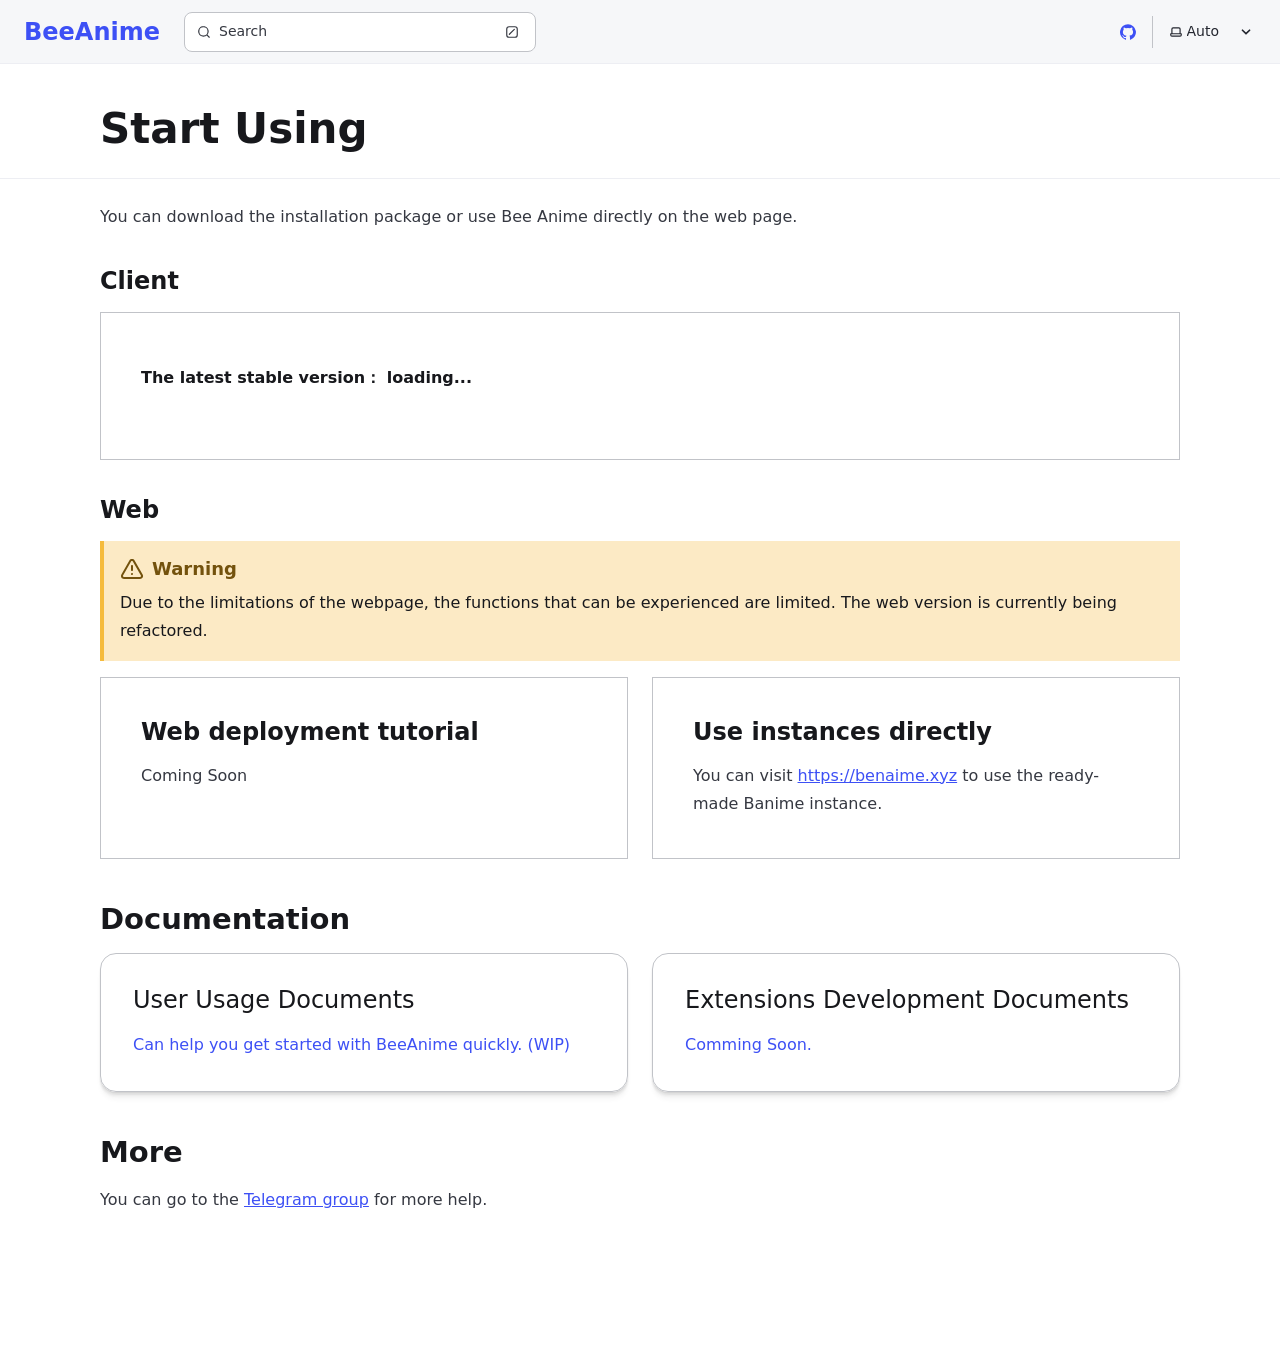
==== commit 6ac77352: "update web" ====
--- a/download/index.html
+++ b/download/index.html
@@ -43,8 +43,8 @@
 <h4 id="web">Web</h4>
 <aside aria-label="Warning" class="starlight-aside starlight-aside--caution"><p class="starlight-aside__title" aria-hidden="true"><svg viewBox="0 0 24 24" width="16" height="16" fill="currentColor" class="starlight-aside__icon"><path d="M12 16C11.8022 16 11.6089 16.0587 11.4444 16.1686C11.28 16.2784 11.1518 16.4346 11.0761 16.6173C11.0004 16.8001 10.9806 17.0011 11.0192 17.1951C11.0578 17.3891 11.153 17.5673 11.2929 17.7071C11.4327 17.847 11.6109 17.9422 11.8049 17.9808C11.9989 18.0194 12.2 17.9996 12.3827 17.9239C12.5654 17.8482 12.7216 17.72 12.8315 17.5556C12.9413 17.3911 13 17.1978 13 17C13 16.7348 12.8946 16.4805 12.7071 16.2929C12.5196 16.1054 12.2652 16 12 16ZM22.67 17.47L14.62 3.47003C14.3598 3.00354 13.9798 2.61498 13.5192 2.3445C13.0586 2.07401 12.5341 1.9314 12 1.9314C11.4659 1.9314 10.9414 2.07401 10.4808 2.3445C10.0202 2.61498 9.64019 3.00354 9.38 3.47003L1.38 17.47C1.11079 17.924 0.966141 18.441 0.960643 18.9688C0.955144 19.4966 1.089 20.0166 1.34868 20.4761C1.60837 20.9356 1.9847 21.3185 2.43968 21.5861C2.89466 21.8536 3.41218 21.9964 3.94 22H20.06C20.5921 22.0053 21.1159 21.8689 21.5779 21.6049C22.0399 21.341 22.4234 20.9589 22.689 20.4978C22.9546 20.0368 23.0928 19.5134 23.0895 18.9814C23.0862 18.4493 22.9414 17.9277 22.67 17.47ZM20.94 19.47C20.8523 19.626 20.7245 19.7556 20.5697 19.8453C20.4149 19.935 20.2389 19.9815 20.06 19.98H3.94C3.76111 19.9815 3.5851 19.935 3.43032 19.8453C3.27553 19.7556 3.14765 19.626 3.06 19.47C2.97223 19.318 2.92602 19.1456 2.92602 18.97C2.92602 18.7945 2.97223 18.622 3.06 18.47L11.06 4.47003C11.1439 4.30623 11.2714 4.16876 11.4284 4.07277C11.5855 3.97678 11.766 3.92599 11.95 3.92599C12.134 3.92599 12.3145 3.97678 12.4716 4.07277C12.6286 4.16876 12.7561 4.30623 12.84 4.47003L20.89 18.47C20.9892 18.6199 21.0462 18.7937 21.055 18.9732C21.0638 19.1527 21.0241 19.3312 20.94 19.49V19.47ZM12 8.00003C11.7348 8.00003 11.4804 8.10538 11.2929 8.29292C11.1054 8.48046 11 8.73481 11 9.00003V13C11 13.2652 11.1054 13.5196 11.2929 13.7071C11.4804 13.8947 11.7348 14 12 14C12.2652 14 12.5196 13.8947 12.7071 13.7071C12.8946 13.5196 13 13.2652 13 13V9.00003C13 8.73481 12.8946 8.48046 12.7071 8.29292C12.5196 8.10538 12.2652 8.00003 12 8.00003Z"></path></svg>Warning</p><section class="starlight-aside__content"><p>Due to the limitations of the webpage, the functions that can be experienced are limited.
 The web version is currently being refactored.</p></section></aside>
-<div class="card-grid astro-zntqmydn"><article class="card sl-flex astro-v5tidmuc"> <p class="title sl-flex astro-v5tidmuc">  <span class="astro-v5tidmuc">Web deployment tutorial</span> </p> <div class="body astro-v5tidmuc">Coming Soon</div> </article> <article class="card sl-flex astro-v5tidmuc"> <p class="title sl-flex astro-v5tidmuc">  <span class="astro-v5tidmuc">Use instances directly</span> </p> <div class="body astro-v5tidmuc"><p>You can visit <a href="https://miru.0u0.ren">https://miru.0u0.ren</a> to use the ready-made Miru instance.</p></div> </article> </div> 
+<div class="card-grid astro-zntqmydn"><article class="card sl-flex astro-v5tidmuc"> <p class="title sl-flex astro-v5tidmuc">  <span class="astro-v5tidmuc">Web deployment tutorial</span> </p> <div class="body astro-v5tidmuc">Coming Soon</div> </article> <article class="card sl-flex astro-v5tidmuc"> <p class="title sl-flex astro-v5tidmuc">  <span class="astro-v5tidmuc">Use instances directly</span> </p> <div class="body astro-v5tidmuc"><p>You can visit <a href="https://benaime.xyz">https://benaime.xyz</a> to use the ready-made Banime instance.</p></div> </article> </div> 
 <h3 id="documentation">Documentation</h3>
-<div class="card-grid astro-zntqmydn"><a class="card astro-mwsdxrod"> <p class="title astro-mwsdxrod"> <span class="astro-mwsdxrod">User Usage Documents</span> </p> <div class="body astro-mwsdxrod"><p>Can help you get started with Miru quickly. (WIP)</p></div> </a> <a class="card astro-mwsdxrod" href="/en/developer/"> <p class="title astro-mwsdxrod"> <span class="astro-mwsdxrod">Extensions Development Documents</span> </p> <div class="body astro-mwsdxrod"><p>Can help you develop Miru extensions.</p></div> </a> </div> 
+<div class="card-grid astro-zntqmydn"><a class="card astro-mwsdxrod"> <p class="title astro-mwsdxrod"> <span class="astro-mwsdxrod">User Usage Documents</span> </p> <div class="body astro-mwsdxrod"><p>Can help you get started with BeeAnime quickly. (WIP)</p></div> </a> <a class="card astro-mwsdxrod" href="/en/developer/"> <p class="title astro-mwsdxrod"> <span class="astro-mwsdxrod">Extensions Development Documents</span> </p> <div class="body astro-mwsdxrod"><p>Comming Soon.</p></div> </a> </div> 
 <h3 id="more">More</h3>
 <p>You can go to the <a href="https://t.me/example">Telegram group</a> for more help.</p> </div> <footer class="sl-flex astro-3yyafb3n"> <div class="meta sl-flex astro-3yyafb3n">   </div> <div class="pagination-links astro-u2l5gyhi" dir="ltr">   </div>   </footer>  </div> </div>   </main> </div> </div>  </div> </div>  </body></html>
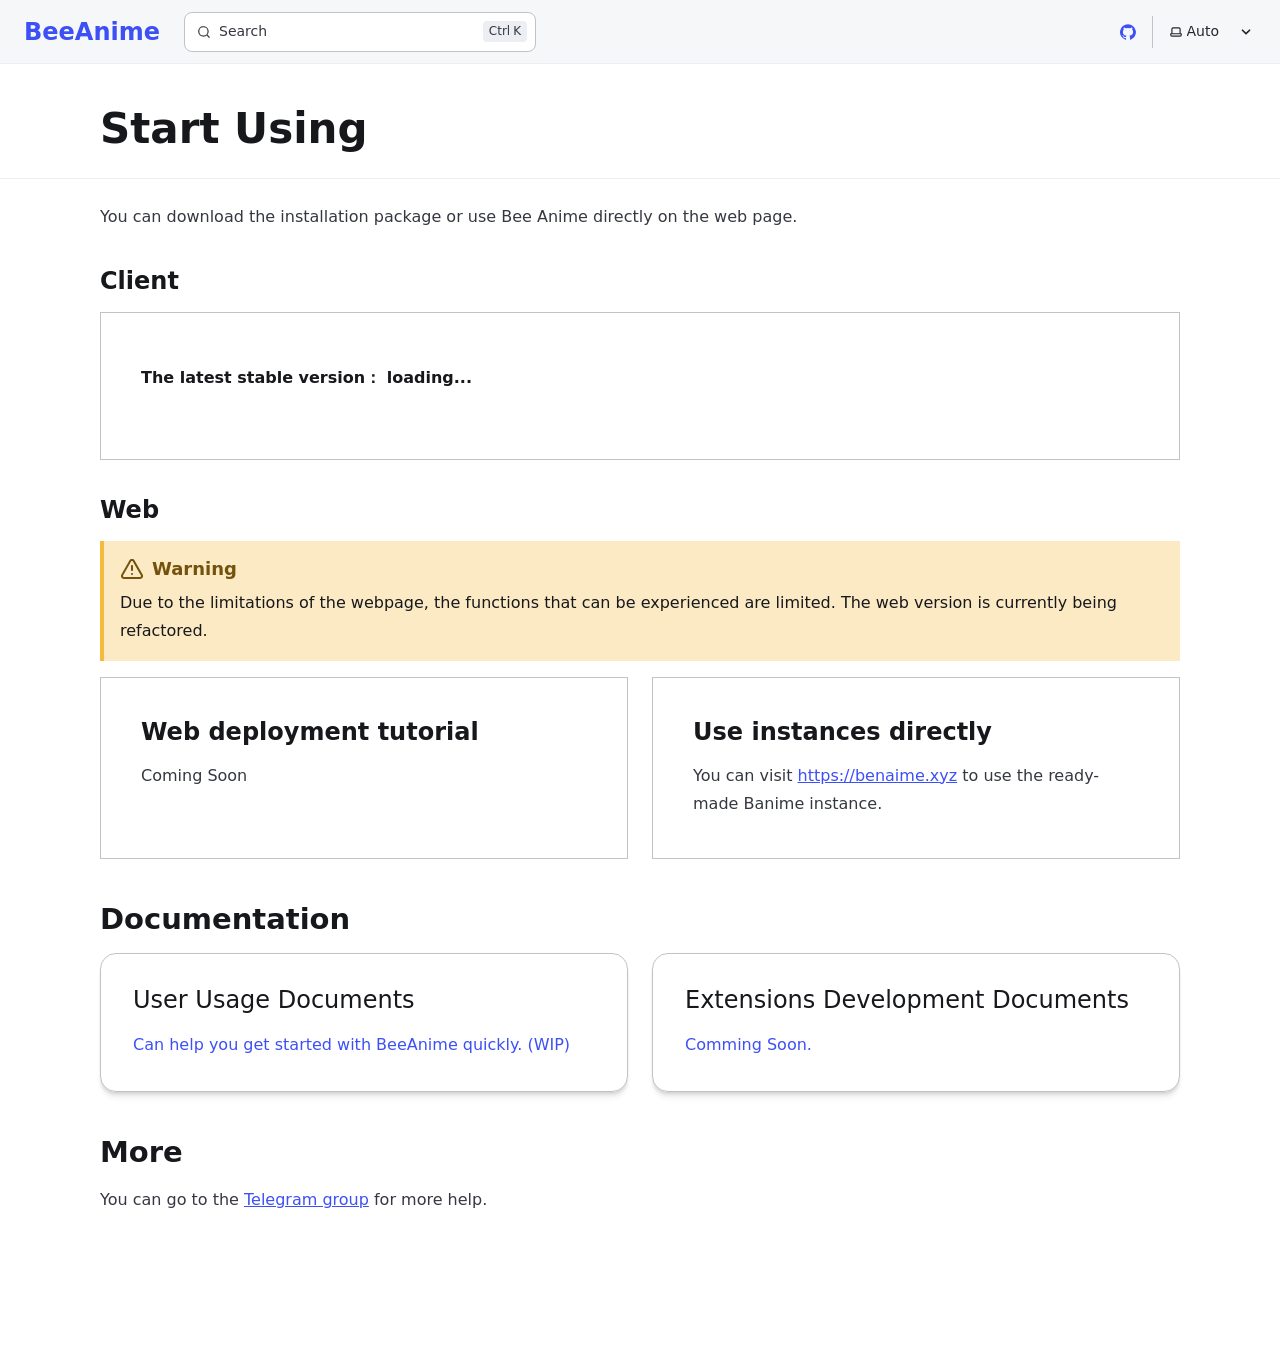
==== commit 81c298a9: "update update" ====
--- a/download/index.html
+++ b/download/index.html
@@ -1,4 +1,4 @@
-<!DOCTYPE html><html lang="en" dir="ltr" data-theme="dark" class="astro-bguv2lll"> <head><meta charset="utf-8"/><meta name="viewport" content="width=device-width, initial-scale=1"/><title>Start Using | BeeAnime</title><link rel="canonical"/><link rel="shortcut icon" href="/favicon.svg" type="image/svg+xml"/><meta name="generator" content="Astro v4.10.0"/><meta name="generator" content="Starlight v0.24.0"/><meta property="og:title" content="Start Using"/><meta property="og:type" content="article"/><meta property="og:url"/><meta property="og:locale" content="en"/><meta property="og:description" content="Start Using Miru"/><meta property="og:site_name" content="BeeAnime"/><meta name="twitter:card" content="summary_large_image"/><meta name="twitter:title" content="Start Using"/><meta name="twitter:description" content="Start Using Miru"/><meta name="description" content="Start Using Miru"/><script>
+<!DOCTYPE html><html lang="en" dir="ltr" data-theme="dark" class="astro-bguv2lll"> <head><meta charset="utf-8"/><meta name="viewport" content="width=device-width, initial-scale=1"/><title>Start Using | BeeAnime</title><link rel="canonical"/><link rel="shortcut icon" href="/favicon.svg" type="image/svg+xml"/><meta name="generator" content="Astro v4.11.5"/><meta name="generator" content="Starlight v0.25.0"/><meta property="og:title" content="Start Using"/><meta property="og:type" content="article"/><meta property="og:url"/><meta property="og:locale" content="en"/><meta property="og:description" content="Start Using Miru"/><meta property="og:site_name" content="BeeAnime"/><meta name="twitter:card" content="summary_large_image"/><meta name="twitter:title" content="Start Using"/><meta name="twitter:description" content="Start Using Miru"/><meta name="description" content="Start Using Miru"/><script>
 	window.StarlightThemeProvider = (() => {
 		const storedTheme =
 			typeof localStorage !== 'undefined' && localStorage.getItem('starlight-theme');
@@ -24,22 +24,34 @@
 			},
 		};
 	})();
-</script><template id="theme-icons"><svg aria-hidden="true" class="light astro-c6vsoqas" width="16" height="16" viewBox="0 0 24 24" fill="currentColor" style="--sl-icon-size: 1em;"><path d="M5 12a1 1 0 0 0-1-1H3a1 1 0 0 0 0 2h1a1 1 0 0 0 1-1Zm.64 5-.71.71a1 1 0 0 0 0 1.41 1 1 0 0 0 1.41 0l.71-.71A1 1 0 0 0 5.64 17ZM12 5a1 1 0 0 0 1-1V3a1 1 0 0 0-2 0v1a1 1 0 0 0 1 1Zm5.66 2.34a1 1 0 0 0 .7-.29l.71-.71a1 1 0 1 0-1.41-1.41l-.66.71a1 1 0 0 0 0 1.41 1 1 0 0 0 .66.29Zm-12-.29a1 1 0 0 0 1.41 0 1 1 0 0 0 0-1.41l-.71-.71a1.004 1.004 0 1 0-1.43 1.41l.73.71ZM21 11h-1a1 1 0 0 0 0 2h1a1 1 0 0 0 0-2Zm-2.64 6A1 1 0 0 0 17 18.36l.71.71a1 1 0 0 0 1.41 0 1 1 0 0 0 0-1.41l-.76-.66ZM12 6.5a5.5 5.5 0 1 0 5.5 5.5A5.51 5.51 0 0 0 12 6.5Zm0 9a3.5 3.5 0 1 1 0-7 3.5 3.5 0 0 1 0 7Zm0 3.5a1 1 0 0 0-1 1v1a1 1 0 0 0 2 0v-1a1 1 0 0 0-1-1Z"/></svg> <svg aria-hidden="true" class="dark astro-c6vsoqas" width="16" height="16" viewBox="0 0 24 24" fill="currentColor" style="--sl-icon-size: 1em;"><path d="M21.64 13a1 1 0 0 0-1.05-.14 8.049 8.049 0 0 1-3.37.73 8.15 8.15 0 0 1-8.14-8.1 8.59 8.59 0 0 1 .25-2A1 1 0 0 0 8 2.36a10.14 10.14 0 1 0 14 11.69 1 1 0 0 0-.36-1.05Zm-9.5 6.69A8.14 8.14 0 0 1 7.08 5.22v.27a10.15 10.15 0 0 0 10.14 10.14 9.784 9.784 0 0 0 2.1-.22 8.11 8.11 0 0 1-7.18 4.32v-.04Z"/></svg> <svg aria-hidden="true" class="auto astro-c6vsoqas" width="16" height="16" viewBox="0 0 24 24" fill="currentColor" style="--sl-icon-size: 1em;"><path d="M21 14h-1V7a3 3 0 0 0-3-3H7a3 3 0 0 0-3 3v7H3a1 1 0 0 0-1 1v2a3 3 0 0 0 3 3h14a3 3 0 0 0 3-3v-2a1 1 0 0 0-1-1ZM6 7a1 1 0 0 1 1-1h10a1 1 0 0 1 1 1v7H6V7Zm14 10a1 1 0 0 1-1 1H5a1 1 0 0 1-1-1v-1h16v1Z"/></svg> </template><link rel="stylesheet" href="/_astro/index.P55pvqdl.css">
+</script><template id="theme-icons"><svg aria-hidden="true" class="light astro-c6vsoqas" width="16" height="16" viewBox="0 0 24 24" fill="currentColor" style="--sl-icon-size: 1em;"><path d="M5 12a1 1 0 0 0-1-1H3a1 1 0 0 0 0 2h1a1 1 0 0 0 1-1Zm.64 5-.71.71a1 1 0 0 0 0 1.41 1 1 0 0 0 1.41 0l.71-.71A1 1 0 0 0 5.64 17ZM12 5a1 1 0 0 0 1-1V3a1 1 0 0 0-2 0v1a1 1 0 0 0 1 1Zm5.66 2.34a1 1 0 0 0 .7-.29l.71-.71a1 1 0 1 0-1.41-1.41l-.66.71a1 1 0 0 0 0 1.41 1 1 0 0 0 .66.29Zm-12-.29a1 1 0 0 0 1.41 0 1 1 0 0 0 0-1.41l-.71-.71a1.004 1.004 0 1 0-1.43 1.41l.73.71ZM21 11h-1a1 1 0 0 0 0 2h1a1 1 0 0 0 0-2Zm-2.64 6A1 1 0 0 0 17 18.36l.71.71a1 1 0 0 0 1.41 0 1 1 0 0 0 0-1.41l-.76-.66ZM12 6.5a5.5 5.5 0 1 0 5.5 5.5A5.51 5.51 0 0 0 12 6.5Zm0 9a3.5 3.5 0 1 1 0-7 3.5 3.5 0 0 1 0 7Zm0 3.5a1 1 0 0 0-1 1v1a1 1 0 0 0 2 0v-1a1 1 0 0 0-1-1Z"/></svg> <svg aria-hidden="true" class="dark astro-c6vsoqas" width="16" height="16" viewBox="0 0 24 24" fill="currentColor" style="--sl-icon-size: 1em;"><path d="M21.64 13a1 1 0 0 0-1.05-.14 8.049 8.049 0 0 1-3.37.73 8.15 8.15 0 0 1-8.14-8.1 8.59 8.59 0 0 1 .25-2A1 1 0 0 0 8 2.36a10.14 10.14 0 1 0 14 11.69 1 1 0 0 0-.36-1.05Zm-9.5 6.69A8.14 8.14 0 0 1 7.08 5.22v.27a10.15 10.15 0 0 0 10.14 10.14 9.784 9.784 0 0 0 2.1-.22 8.11 8.11 0 0 1-7.18 4.32v-.04Z"/></svg> <svg aria-hidden="true" class="auto astro-c6vsoqas" width="16" height="16" viewBox="0 0 24 24" fill="currentColor" style="--sl-icon-size: 1em;"><path d="M21 14h-1V7a3 3 0 0 0-3-3H7a3 3 0 0 0-3 3v7H3a1 1 0 0 0-1 1v2a3 3 0 0 0 3 3h14a3 3 0 0 0 3-3v-2a1 1 0 0 0-1-1ZM6 7a1 1 0 0 1 1-1h10a1 1 0 0 1 1 1v7H6V7Zm14 10a1 1 0 0 1-1 1H5a1 1 0 0 1-1-1v-1h16v1Z"/></svg> </template><link rel="stylesheet" href="/_astro/index.B6vuYqDC.css">
 <style>:root{--sl-badge-default-border: var(--sl-color-accent);--sl-badge-default-bg: var(--sl-color-accent-low);--sl-badge-default-text: #fff;--sl-badge-note-border: var(--sl-color-blue);--sl-badge-note-bg: var(--sl-color-blue-low);--sl-badge-note-text: #fff;--sl-badge-danger-border: var(--sl-color-red);--sl-badge-danger-bg: var(--sl-color-red-low);--sl-badge-danger-text: #fff;--sl-badge-success-border: var(--sl-color-green);--sl-badge-success-bg: var(--sl-color-green-low);--sl-badge-success-text: #fff;--sl-badge-caution-border: var(--sl-color-orange);--sl-badge-caution-bg: var(--sl-color-orange-low);--sl-badge-caution-text: #fff;--sl-badge-tip-border: var(--sl-color-purple);--sl-badge-tip-bg: var(--sl-color-purple-low);--sl-badge-tip-text: #fff}[data-theme=light]:root{--sl-badge-default-bg: var(--sl-color-accent-high);--sl-badge-note-bg: var(--sl-color-blue-high);--sl-badge-danger-bg: var(--sl-color-red-high);--sl-badge-success-bg: var(--sl-color-green-high);--sl-badge-caution-bg: var(--sl-color-orange-high);--sl-badge-tip-bg: var(--sl-color-purple-high)}.sl-badge:where(.astro-avdet4wd){display:inline-block;border:1px solid var(--sl-color-border-badge);border-radius:.25rem;font-family:var(--sl-font-system-mono);line-height:normal;color:var(--sl-color-text-badge);background-color:var(--sl-color-bg-badge);overflow-wrap:anywhere}.sidebar-content .sl-badge:where(.astro-avdet4wd){line-height:1;font-size:var(--sl-text-xs);padding:.125rem .375rem}.sidebar-content a[aria-current=page]>.sl-badge:where(.astro-avdet4wd){--sl-color-bg-badge: transparent;--sl-color-border-badge: currentColor;color:inherit}.default:where(.astro-avdet4wd){--sl-color-bg-badge: var(--sl-badge-default-bg);--sl-color-border-badge: var(--sl-badge-default-border);--sl-color-text-badge: var(--sl-badge-default-text)}.note:where(.astro-avdet4wd){--sl-color-bg-badge: var(--sl-badge-note-bg);--sl-color-border-badge: var(--sl-badge-note-border);--sl-color-text-badge: var(--sl-badge-note-text)}.danger:where(.astro-avdet4wd){--sl-color-bg-badge: var(--sl-badge-danger-bg);--sl-color-border-badge: var(--sl-badge-danger-border);--sl-color-text-badge: var(--sl-badge-danger-text)}.success:where(.astro-avdet4wd){--sl-color-bg-badge: var(--sl-badge-success-bg);--sl-color-border-badge: var(--sl-badge-success-border);--sl-color-text-badge: var(--sl-badge-success-text)}.tip:where(.astro-avdet4wd){--sl-color-bg-badge: var(--sl-badge-tip-bg);--sl-color-border-badge: var(--sl-badge-tip-border);--sl-color-text-badge: var(--sl-badge-tip-text)}.caution:where(.astro-avdet4wd){--sl-color-bg-badge: var(--sl-badge-caution-bg);--sl-color-border-badge: var(--sl-badge-caution-border);--sl-color-text-badge: var(--sl-badge-caution-text)}.small:where(.astro-avdet4wd){font-size:var(--sl-text-xs);padding:.125rem .25rem}.medium:where(.astro-avdet4wd){font-size:var(--sl-text-sm);padding:.175rem .35rem}.large:where(.astro-avdet4wd){font-size:var(--sl-text-base);padding:.225rem .45rem}.sl-markdown-content :is(h1,h2,h3,h4,h5,h6) .sl-badge:where(.astro-avdet4wd){vertical-align:middle}
 .card-grid:where(.astro-zntqmydn){display:grid;gap:1rem}.card-grid:where(.astro-zntqmydn)>*{margin-top:0!important}@media (min-width: 50rem){.card-grid:where(.astro-zntqmydn){grid-template-columns:1fr 1fr;gap:1.5rem}.stagger:where(.astro-zntqmydn){--stagger-height: 5rem;padding-bottom:var(--stagger-height)}.stagger:where(.astro-zntqmydn)>*:nth-child(2n){transform:translateY(var(--stagger-height))}}
 .card:where(.astro-v5tidmuc){--sl-card-border: var(--sl-color-purple);--sl-card-bg: var(--sl-color-purple-low);border:1px solid var(--sl-color-gray-5);background-color:var(--sl-color-black);padding:clamp(1rem,calc(.125rem + 3vw),2.5rem);flex-direction:column;gap:clamp(.5rem,calc(.125rem + 1vw),1rem)}.card:where(.astro-v5tidmuc):nth-child(4n+1){--sl-card-border: var(--sl-color-orange);--sl-card-bg: var(--sl-color-orange-low)}.card:where(.astro-v5tidmuc):nth-child(4n+3){--sl-card-border: var(--sl-color-green);--sl-card-bg: var(--sl-color-green-low)}.card:where(.astro-v5tidmuc):nth-child(4n+4){--sl-card-border: var(--sl-color-red);--sl-card-bg: var(--sl-color-red-low)}.card:where(.astro-v5tidmuc):nth-child(4n+5){--sl-card-border: var(--sl-color-blue);--sl-card-bg: var(--sl-color-blue-low)}.title:where(.astro-v5tidmuc){font-weight:600;font-size:var(--sl-text-h4);color:var(--sl-color-white);line-height:var(--sl-line-height-headings);gap:1rem;align-items:center}.card:where(.astro-v5tidmuc) .icon:where(.astro-v5tidmuc){border:1px solid var(--sl-card-border);background-color:var(--sl-card-bg);padding:.2em;border-radius:.25rem}.card:where(.astro-v5tidmuc) .body:where(.astro-v5tidmuc){margin:0;font-size:clamp(var(--sl-text-sm),calc(.5rem + 1vw),var(--sl-text-body))}
 svg:where(.astro-c6vsoqas){color:var(--sl-icon-color);font-size:var(--sl-icon-size, 1em);width:1em;height:1em}
-.sl-steps{--bullet-size: calc(var(--sl-line-height) * 1rem);--bullet-margin: .375rem;list-style:none;padding-inline-start:0}.sl-steps>li{position:relative;padding-inline-start:calc(var(--bullet-size) + 1rem);padding-bottom:1px;min-height:calc(var(--bullet-size) + var(--bullet-margin))}.sl-steps>li+li{margin-top:0}.sl-steps>li:before{content:counter(list-item);position:absolute;top:0;inset-inline-start:0;width:var(--bullet-size);height:var(--bullet-size);line-height:var(--bullet-size);font-size:var(--sl-text-xs);font-weight:600;text-align:center;color:var(--sl-color-white);background-color:var(--sl-color-gray-6);border-radius:99rem;box-shadow:inset 0 0 0 1px var(--sl-color-gray-5)}.sl-steps>li:not(:last-of-type):after{--guide-width: 1px;content:"";position:absolute;top:calc(var(--bullet-size) + var(--bullet-margin));bottom:var(--bullet-margin);inset-inline-start:calc((var(--bullet-size) - var(--guide-width)) / 2);width:var(--guide-width);background-color:var(--sl-color-hairline-light)}.sl-steps>li>:first-child{--lh: calc(1em * var(--sl-line-height));--shift-y: calc(.5 * (var(--bullet-size) - var(--lh)));transform:translateY(var(--shift-y));margin-bottom:var(--shift-y)}.sl-steps>li>:first-child:where(h1,h2,h3,h4,h5,h6){--lh: calc(1em * var(--sl-line-height-headings))}@supports (--prop: 1lh){.sl-steps>li>:first-child{--lh: 1lh}}
-</style><script type="module" src="/_astro/hoisted.BKjRtOFl.js"></script>
+.sl-steps{--bullet-size: calc(var(--sl-line-height) * 1rem);--bullet-margin: .375rem;list-style:none;counter-reset:steps-counter var(--sl-steps-start, 0);padding-inline-start:0}.sl-steps>li{counter-increment:steps-counter;position:relative;padding-inline-start:calc(var(--bullet-size) + 1rem);padding-bottom:1px;min-height:calc(var(--bullet-size) + var(--bullet-margin))}.sl-steps>li+li{margin-top:0}.sl-steps>li:before{content:counter(steps-counter);position:absolute;top:0;inset-inline-start:0;width:var(--bullet-size);height:var(--bullet-size);line-height:var(--bullet-size);font-size:var(--sl-text-xs);font-weight:600;text-align:center;color:var(--sl-color-white);background-color:var(--sl-color-gray-6);border-radius:99rem;box-shadow:inset 0 0 0 1px var(--sl-color-gray-5)}.sl-steps>li:not(:last-of-type):after{--guide-width: 1px;content:"";position:absolute;top:calc(var(--bullet-size) + var(--bullet-margin));bottom:var(--bullet-margin);inset-inline-start:calc((var(--bullet-size) - var(--guide-width)) / 2);width:var(--guide-width);background-color:var(--sl-color-hairline-light)}.sl-steps>li>:first-child{--lh: calc(1em * var(--sl-line-height));--shift-y: calc(.5 * (var(--bullet-size) - var(--lh)));transform:translateY(var(--shift-y));margin-bottom:var(--shift-y)}.sl-steps>li>:first-child:where(h1,h2,h3,h4,h5,h6){--lh: calc(1em * var(--sl-line-height-headings))}@supports (--prop: 1lh){.sl-steps>li>:first-child{--lh: 1lh}}
+</style><script type="module" src="/_astro/hoisted.D2PCZP5e.js"></script>
 <script type="module" src="/_astro/page.LS5KDvwX.js"></script><style>.card:where(.astro-mwsdxrod){text-decoration:none!important;color:var(--sl-color-gray-2);box-shadow:var(--sl-shadow-md);border:1px solid var(--sl-color-gray-5);border-radius:1rem;padding:clamp(1rem,calc(.125rem + 3vw),2rem);display:block;width:100%}.title:where(.astro-mwsdxrod){display:block;color:var(--sl-color-white);font-size:var(--sl-text-2xl);line-height:var(--sl-line-height-headings);margin-bottom:.5rem}.card:where(.astro-mwsdxrod):hover{border-color:var(--sl-color-gray-2)}
 </style><style>._download-view_htyml_1 h6{margin-bottom:2rem!important;margin-top:0!important}._button-container_htyml_6{margin:2rem 0}._button_htyml_6{display:inline-block;align-items:center;border-radius:999rem;padding:.8rem 1.125rem;margin-bottom:.5rem;line-height:1.1875;text-decoration:none;font-size:var(--sl-text-sm);background:var(--sl-color-text-accent);color:var(--sl-color-black)!important;margin-right:1rem;cursor:pointer}._markdown-body_htyml_25 h3{margin-top:2rem;margin-bottom:1rem;font-size:1.5rem;font-weight:600;line-height:1.25}
-</style><script src="/_astro/Tabs.astro_astro_type_script_index_0_lang.CCIyraCc.js" type="module"></script></head> <body class="astro-bguv2lll"> <a href="#_top" class="astro-7q3lir66">Skip to content</a>  <div class="page sl-flex astro-vrdttmbt"> <header class="header astro-vrdttmbt"><div class="header sl-flex astro-kmkmnagf"> <div class="title-wrapper sl-flex astro-kmkmnagf"> <a href="/" class="site-title sl-flex astro-m46x6ez3">  <span class="astro-m46x6ez3"> BeeAnime </span> </a>  </div> <div class="sl-flex astro-kmkmnagf"> <site-search data-translations="{&#34;placeholder&#34;:&#34;Search&#34;}" class="astro-v37mnknz"> <button data-open-modal disabled class="astro-v37mnknz">  <svg aria-label="Search" class="astro-v37mnknz astro-c6vsoqas" width="16" height="16" viewBox="0 0 24 24" fill="currentColor" style="--sl-icon-size: 1em;"><path d="M21.71 20.29 18 16.61A9 9 0 1 0 16.61 18l3.68 3.68a.999.999 0 0 0 1.42 0 1 1 0 0 0 0-1.39ZM11 18a7 7 0 1 1 0-14 7 7 0 0 1 0 14Z"/></svg>  <span class="sl-hidden md:sl-block astro-v37mnknz" aria-hidden="true">Search</span> <svg aria-label="(Press / to Search)" class="sl-hidden md:sl-block astro-v37mnknz astro-c6vsoqas" width="16" height="16" viewBox="0 0 24 24" fill="currentColor" style="--sl-icon-size: 1em;"><path d="M17 2H7a5 5 0 0 0-5 5v10a5 5 0 0 0 5 5h10a5 5 0 0 0 5-5V7a5 5 0 0 0-5-5Zm3 15a3 3 0 0 1-3 3H7a3 3 0 0 1-3-3V7a3 3 0 0 1 3-3h10a3 3 0 0 1 3 3v10Z"/><path d="M15.293 6.707a1 1 0 1 1 1.414 1.414l-8.485 8.486a1 1 0 0 1-1.414-1.415l8.485-8.485Z"/></svg>  </button> <dialog style="padding:0" aria-label="Search" class="astro-v37mnknz"> <div class="dialog-frame sl-flex astro-v37mnknz">  <button data-close-modal class="sl-flex md:sl-hidden astro-v37mnknz"> Cancel </button> <div class="search-container astro-v37mnknz"> <div id="starlight__search" class="astro-v37mnknz"></div> </div> </div> </dialog> </site-search>    </div> <div class="sl-hidden md:sl-flex right-group astro-kmkmnagf"> <div class="sl-flex social-icons astro-kmkmnagf"> <a href="https://github.com/withastro/starlight" rel="me" class="sl-flex astro-wy4te6ga"><span class="sr-only astro-wy4te6ga">GitHub</span><svg aria-hidden="true" class="astro-wy4te6ga astro-c6vsoqas" width="16" height="16" viewBox="0 0 24 24" fill="currentColor" style="--sl-icon-size: 1em;"><path d="M12 .3a12 12 0 0 0-3.8 23.38c.6.12.83-.26.83-.57L9 21.07c-3.34.72-4.04-1.61-4.04-1.61-.55-1.39-1.34-1.76-1.34-1.76-1.08-.74.09-.73.09-.73 1.2.09 1.83 1.24 1.83 1.24 1.08 1.83 2.81 1.3 3.5 1 .1-.78.42-1.31.76-1.61-2.67-.3-5.47-1.33-5.47-5.93 0-1.31.47-2.38 1.24-3.22-.14-.3-.54-1.52.1-3.18 0 0 1-.32 3.3 1.23a11.5 11.5 0 0 1 6 0c2.28-1.55 3.29-1.23 3.29-1.23.64 1.66.24 2.88.12 3.18a4.65 4.65 0 0 1 1.23 3.22c0 4.61-2.8 5.63-5.48 5.92.42.36.81 1.1.81 2.22l-.01 3.29c0 .31.2.69.82.57A12 12 0 0 0 12 .3Z"/></svg> </a> </div> <starlight-theme-select>  <label style="--sl-select-width: 6.25em" class="astro-4yphtoen"> <span class="sr-only astro-4yphtoen">Select theme</span> <svg aria-hidden="true" class="icon label-icon astro-4yphtoen astro-c6vsoqas" width="16" height="16" viewBox="0 0 24 24" fill="currentColor" style="--sl-icon-size: 1em;"><path d="M21 14h-1V7a3 3 0 0 0-3-3H7a3 3 0 0 0-3 3v7H3a1 1 0 0 0-1 1v2a3 3 0 0 0 3 3h14a3 3 0 0 0 3-3v-2a1 1 0 0 0-1-1ZM6 7a1 1 0 0 1 1-1h10a1 1 0 0 1 1 1v7H6V7Zm14 10a1 1 0 0 1-1 1H5a1 1 0 0 1-1-1v-1h16v1Z"/></svg>  <select value="auto" class="astro-4yphtoen"> <option value="dark" class="astro-4yphtoen">Dark</option><option value="light" class="astro-4yphtoen">Light</option><option value="auto" selected="true" class="astro-4yphtoen">Auto</option> </select> <svg aria-hidden="true" class="icon caret astro-4yphtoen astro-c6vsoqas" width="16" height="16" viewBox="0 0 24 24" fill="currentColor" style="--sl-icon-size: 1em;"><path d="M17 9.17a1 1 0 0 0-1.41 0L12 12.71 8.46 9.17a1 1 0 1 0-1.41 1.42l4.24 4.24a1.002 1.002 0 0 0 1.42 0L17 10.59a1.002 1.002 0 0 0 0-1.42Z"/></svg>  </label>  </starlight-theme-select>  <script>
+</style><script src="/_astro/Tabs.astro_astro_type_script_index_0_lang.CCIyraCc.js" type="module"></script></head> <body class="astro-bguv2lll"> <a href="#_top" class="astro-7q3lir66">Skip to content</a>  <div class="page sl-flex astro-vrdttmbt"> <header class="header astro-vrdttmbt"><div class="header sl-flex astro-kmkmnagf"> <div class="title-wrapper sl-flex astro-kmkmnagf"> <a href="/" class="site-title sl-flex astro-m46x6ez3">  <span class="astro-m46x6ez3"> BeeAnime </span> </a>  </div> <div class="sl-flex astro-kmkmnagf"> <site-search data-translations="{&#34;placeholder&#34;:&#34;Search&#34;}" class="astro-v37mnknz"> <button data-open-modal disabled aria-label="Search" aria-keyshortcuts="Control+K" class="astro-v37mnknz"> <svg aria-hidden="true" class="astro-v37mnknz astro-c6vsoqas" width="16" height="16" viewBox="0 0 24 24" fill="currentColor" style="--sl-icon-size: 1em;"><path d="M21.71 20.29 18 16.61A9 9 0 1 0 16.61 18l3.68 3.68a.999.999 0 0 0 1.42 0 1 1 0 0 0 0-1.39ZM11 18a7 7 0 1 1 0-14 7 7 0 0 1 0 14Z"/></svg>  <span class="sl-hidden md:sl-block astro-v37mnknz" aria-hidden="true">Search</span> <kbd class="sl-hidden md:sl-flex astro-v37mnknz" style="display: none;"> <kbd class="astro-v37mnknz">Ctrl</kbd><kbd class="astro-v37mnknz">K</kbd> </kbd> </button> <dialog style="padding:0" aria-label="Search" class="astro-v37mnknz"> <div class="dialog-frame sl-flex astro-v37mnknz">  <button data-close-modal class="sl-flex md:sl-hidden astro-v37mnknz"> Cancel </button> <div class="search-container astro-v37mnknz"> <div id="starlight__search" class="astro-v37mnknz"></div> </div> </div> </dialog> </site-search>  <script>
+	(() => {
+		const openBtn = document.querySelector('button[data-open-modal]');
+		const shortcut = openBtn?.querySelector('kbd');
+		if (!openBtn || !(shortcut instanceof HTMLElement)) return;
+		const platformKey = shortcut.querySelector('kbd');
+		if (platformKey && /(Mac|iPhone|iPod|iPad)/i.test(navigator.platform)) {
+			platformKey.textContent = '⌘';
+			openBtn.setAttribute('aria-keyshortcuts', 'Meta+K');
+		}
+		shortcut.style.display = '';
+	})();
+</script>    </div> <div class="sl-hidden md:sl-flex right-group astro-kmkmnagf"> <div class="sl-flex social-icons astro-kmkmnagf"> <a href="https://github.com/withastro/starlight" rel="me" class="sl-flex astro-wy4te6ga"><span class="sr-only astro-wy4te6ga">GitHub</span><svg aria-hidden="true" class="astro-wy4te6ga astro-c6vsoqas" width="16" height="16" viewBox="0 0 24 24" fill="currentColor" style="--sl-icon-size: 1em;"><path d="M12 .3a12 12 0 0 0-3.8 23.38c.6.12.83-.26.83-.57L9 21.07c-3.34.72-4.04-1.61-4.04-1.61-.55-1.39-1.34-1.76-1.34-1.76-1.08-.74.09-.73.09-.73 1.2.09 1.83 1.24 1.83 1.24 1.08 1.83 2.81 1.3 3.5 1 .1-.78.42-1.31.76-1.61-2.67-.3-5.47-1.33-5.47-5.93 0-1.31.47-2.38 1.24-3.22-.14-.3-.54-1.52.1-3.18 0 0 1-.32 3.3 1.23a11.5 11.5 0 0 1 6 0c2.28-1.55 3.29-1.23 3.29-1.23.64 1.66.24 2.88.12 3.18a4.65 4.65 0 0 1 1.23 3.22c0 4.61-2.8 5.63-5.48 5.92.42.36.81 1.1.81 2.22l-.01 3.29c0 .31.2.69.82.57A12 12 0 0 0 12 .3Z"/></svg> </a> </div> <starlight-theme-select>  <label style="--sl-select-width: 6.25em" class="astro-4yphtoen"> <span class="sr-only astro-4yphtoen">Select theme</span> <svg aria-hidden="true" class="icon label-icon astro-4yphtoen astro-c6vsoqas" width="16" height="16" viewBox="0 0 24 24" fill="currentColor" style="--sl-icon-size: 1em;"><path d="M21 14h-1V7a3 3 0 0 0-3-3H7a3 3 0 0 0-3 3v7H3a1 1 0 0 0-1 1v2a3 3 0 0 0 3 3h14a3 3 0 0 0 3-3v-2a1 1 0 0 0-1-1ZM6 7a1 1 0 0 1 1-1h10a1 1 0 0 1 1 1v7H6V7Zm14 10a1 1 0 0 1-1 1H5a1 1 0 0 1-1-1v-1h16v1Z"/></svg>  <select value="auto" class="astro-4yphtoen"> <option value="dark" class="astro-4yphtoen">Dark</option><option value="light" class="astro-4yphtoen">Light</option><option value="auto" selected="true" class="astro-4yphtoen">Auto</option> </select> <svg aria-hidden="true" class="icon caret astro-4yphtoen astro-c6vsoqas" width="16" height="16" viewBox="0 0 24 24" fill="currentColor" style="--sl-icon-size: 1em;"><path d="M17 9.17a1 1 0 0 0-1.41 0L12 12.71 8.46 9.17a1 1 0 1 0-1.41 1.42l4.24 4.24a1.002 1.002 0 0 0 1.42 0L17 10.59a1.002 1.002 0 0 0 0-1.42Z"/></svg>  </label>  </starlight-theme-select>  <script>
 	StarlightThemeProvider.updatePickers();
 </script>   </div> </div> </header>  <div class="main-frame astro-vrdttmbt">  <div class="lg:sl-flex astro-67yu43on">  <div class="main-pane astro-67yu43on">  <main data-pagefind-body lang="en" dir="ltr" class="astro-bguv2lll">    <div class="content-panel astro-7nkwcw3z"> <div class="sl-container astro-7nkwcw3z"> <h1 id="_top" class="astro-j6tvhyss">Start Using</h1>  </div> </div>  <div class="content-panel astro-7nkwcw3z"> <div class="sl-container astro-7nkwcw3z"> <div class="sl-markdown-content"> <p>You can download the installation package or use Bee Anime directly on the web page.</p>
 <h4 id="client">Client</h4>
 
 
-<article class="card sl-flex astro-v5tidmuc"> <p class="title sl-flex astro-v5tidmuc">  <span class="astro-v5tidmuc"></span> </p> <div class="body astro-v5tidmuc"><style>astro-island,astro-slot,astro-static-slot{display:contents}</style><script>(()=>{var e=async t=>{await(await t())()};(self.Astro||(self.Astro={})).load=e;window.dispatchEvent(new Event("astro:load"));})();;(()=>{var A=Object.defineProperty;var g=(i,o,a)=>o in i?A(i,o,{enumerable:!0,configurable:!0,writable:!0,value:a}):i[o]=a;var d=(i,o,a)=>g(i,typeof o!="symbol"?o+"":o,a);{let i={0:t=>m(t),1:t=>a(t),2:t=>new RegExp(t),3:t=>new Date(t),4:t=>new Map(a(t)),5:t=>new Set(a(t)),6:t=>BigInt(t),7:t=>new URL(t),8:t=>new Uint8Array(t),9:t=>new Uint16Array(t),10:t=>new Uint32Array(t)},o=t=>{let[l,e]=t;return l in i?i[l](e):void 0},a=t=>t.map(o),m=t=>typeof t!="object"||t===null?t:Object.fromEntries(Object.entries(t).map(([l,e])=>[l,o(e)]));class y extends HTMLElement{constructor(){super(...arguments);d(this,"Component");d(this,"hydrator");d(this,"hydrate",async()=>{var b;if(!this.hydrator||!this.isConnected)return;let e=(b=this.parentElement)==null?void 0:b.closest("astro-island[ssr]");if(e){e.addEventListener("astro:hydrate",this.hydrate,{once:!0});return}let c=this.querySelectorAll("astro-slot"),n={},h=this.querySelectorAll("template[data-astro-template]");for(let r of h){let s=r.closest(this.tagName);s!=null&&s.isSameNode(this)&&(n[r.getAttribute("data-astro-template")||"default"]=r.innerHTML,r.remove())}for(let r of c){let s=r.closest(this.tagName);s!=null&&s.isSameNode(this)&&(n[r.getAttribute("name")||"default"]=r.innerHTML)}let p;try{p=this.hasAttribute("props")?m(JSON.parse(this.getAttribute("props"))):{}}catch(r){let s=this.getAttribute("component-url")||"<unknown>",v=this.getAttribute("component-export");throw v&&(s+=` (export ${v})`),console.error(`[hydrate] Error parsing props for component ${s}`,this.getAttribute("props"),r),r}let u;await this.hydrator(this)(this.Component,p,n,{client:this.getAttribute("client")}),this.removeAttribute("ssr"),this.dispatchEvent(new CustomEvent("astro:hydrate"))});d(this,"unmount",()=>{this.isConnected||this.dispatchEvent(new CustomEvent("astro:unmount"))})}disconnectedCallback(){document.removeEventListener("astro:after-swap",this.unmount),document.addEventListener("astro:after-swap",this.unmount,{once:!0})}connectedCallback(){if(!this.hasAttribute("await-children")||document.readyState==="interactive"||document.readyState==="complete")this.childrenConnectedCallback();else{let e=()=>{document.removeEventListener("DOMContentLoaded",e),c.disconnect(),this.childrenConnectedCallback()},c=new MutationObserver(()=>{var n;((n=this.lastChild)==null?void 0:n.nodeType)===Node.COMMENT_NODE&&this.lastChild.nodeValue==="astro:end"&&(this.lastChild.remove(),e())});c.observe(this,{childList:!0}),document.addEventListener("DOMContentLoaded",e)}}async childrenConnectedCallback(){let e=this.getAttribute("before-hydration-url");e&&await import(e),this.start()}async start(){let e=JSON.parse(this.getAttribute("opts")),c=this.getAttribute("client");if(Astro[c]===void 0){window.addEventListener(`astro:${c}`,()=>this.start(),{once:!0});return}try{await Astro[c](async()=>{let n=this.getAttribute("renderer-url"),[h,{default:p}]=await Promise.all([import(this.getAttribute("component-url")),n?import(n):()=>()=>{}]),u=this.getAttribute("component-export")||"default";if(!u.includes("."))this.Component=h[u];else{this.Component=h;for(let f of u.split("."))this.Component=this.Component[f]}return this.hydrator=p,this.hydrate},e,this)}catch(n){console.error(`[astro-island] Error hydrating ${this.getAttribute("component-url")}`,n)}}attributeChangedCallback(){this.hydrate()}}d(y,"observedAttributes",["props"]),customElements.get("astro-island")||customElements.define("astro-island",y)}})();</script><astro-island uid="gcUTQ" prefix="r0" component-url="/_astro/index.BFnxxR76.js" component-export="default" renderer-url="/_astro/client.BIGLHmRd.js" props="{}" ssr="" client="load" opts="{&quot;name&quot;:&quot;DownloadView&quot;,&quot;value&quot;:true}" await-children=""><div class="_download-view_htyml_1"><h6>The latest stable version： <!-- -->loading...</h6></div><!--astro:end--></astro-island></div> </article> 
+<article class="card sl-flex astro-v5tidmuc"> <p class="title sl-flex astro-v5tidmuc">  <span class="astro-v5tidmuc"></span> </p> <div class="body astro-v5tidmuc"><style>astro-island,astro-slot,astro-static-slot{display:contents}</style><script>(()=>{var e=async t=>{await(await t())()};(self.Astro||(self.Astro={})).load=e;window.dispatchEvent(new Event("astro:load"));})();;(()=>{var A=Object.defineProperty;var g=(i,o,a)=>o in i?A(i,o,{enumerable:!0,configurable:!0,writable:!0,value:a}):i[o]=a;var d=(i,o,a)=>g(i,typeof o!="symbol"?o+"":o,a);{let i={0:t=>m(t),1:t=>a(t),2:t=>new RegExp(t),3:t=>new Date(t),4:t=>new Map(a(t)),5:t=>new Set(a(t)),6:t=>BigInt(t),7:t=>new URL(t),8:t=>new Uint8Array(t),9:t=>new Uint16Array(t),10:t=>new Uint32Array(t)},o=t=>{let[l,e]=t;return l in i?i[l](e):void 0},a=t=>t.map(o),m=t=>typeof t!="object"||t===null?t:Object.fromEntries(Object.entries(t).map(([l,e])=>[l,o(e)]));class y extends HTMLElement{constructor(){super(...arguments);d(this,"Component");d(this,"hydrator");d(this,"hydrate",async()=>{var b;if(!this.hydrator||!this.isConnected)return;let e=(b=this.parentElement)==null?void 0:b.closest("astro-island[ssr]");if(e){e.addEventListener("astro:hydrate",this.hydrate,{once:!0});return}let c=this.querySelectorAll("astro-slot"),n={},h=this.querySelectorAll("template[data-astro-template]");for(let r of h){let s=r.closest(this.tagName);s!=null&&s.isSameNode(this)&&(n[r.getAttribute("data-astro-template")||"default"]=r.innerHTML,r.remove())}for(let r of c){let s=r.closest(this.tagName);s!=null&&s.isSameNode(this)&&(n[r.getAttribute("name")||"default"]=r.innerHTML)}let p;try{p=this.hasAttribute("props")?m(JSON.parse(this.getAttribute("props"))):{}}catch(r){let s=this.getAttribute("component-url")||"<unknown>",v=this.getAttribute("component-export");throw v&&(s+=` (export ${v})`),console.error(`[hydrate] Error parsing props for component ${s}`,this.getAttribute("props"),r),r}let u;await this.hydrator(this)(this.Component,p,n,{client:this.getAttribute("client")}),this.removeAttribute("ssr"),this.dispatchEvent(new CustomEvent("astro:hydrate"))});d(this,"unmount",()=>{this.isConnected||this.dispatchEvent(new CustomEvent("astro:unmount"))})}disconnectedCallback(){document.removeEventListener("astro:after-swap",this.unmount),document.addEventListener("astro:after-swap",this.unmount,{once:!0})}connectedCallback(){if(!this.hasAttribute("await-children")||document.readyState==="interactive"||document.readyState==="complete")this.childrenConnectedCallback();else{let e=()=>{document.removeEventListener("DOMContentLoaded",e),c.disconnect(),this.childrenConnectedCallback()},c=new MutationObserver(()=>{var n;((n=this.lastChild)==null?void 0:n.nodeType)===Node.COMMENT_NODE&&this.lastChild.nodeValue==="astro:end"&&(this.lastChild.remove(),e())});c.observe(this,{childList:!0}),document.addEventListener("DOMContentLoaded",e)}}async childrenConnectedCallback(){let e=this.getAttribute("before-hydration-url");e&&await import(e),this.start()}async start(){let e=JSON.parse(this.getAttribute("opts")),c=this.getAttribute("client");if(Astro[c]===void 0){window.addEventListener(`astro:${c}`,()=>this.start(),{once:!0});return}try{await Astro[c](async()=>{let n=this.getAttribute("renderer-url"),[h,{default:p}]=await Promise.all([import(this.getAttribute("component-url")),n?import(n):()=>()=>{}]),u=this.getAttribute("component-export")||"default";if(!u.includes("."))this.Component=h[u];else{this.Component=h;for(let f of u.split("."))this.Component=this.Component[f]}return this.hydrator=p,this.hydrate},e,this)}catch(n){console.error(`[astro-island] Error hydrating ${this.getAttribute("component-url")}`,n)}}attributeChangedCallback(){this.hydrate()}}d(y,"observedAttributes",["props"]),customElements.get("astro-island")||customElements.define("astro-island",y)}})();</script><astro-island uid="gcUTQ" prefix="r0" component-url="/_astro/index.UYWQGMu4.js" component-export="default" renderer-url="/_astro/client.BIGLHmRd.js" props="{}" ssr="" client="load" opts="{&quot;name&quot;:&quot;DownloadView&quot;,&quot;value&quot;:true}" await-children=""><div class="_download-view_htyml_1"><h6>The latest stable version： <!-- -->loading...</h6></div><!--astro:end--></astro-island></div> </article> 
 <h4 id="web">Web</h4>
 <aside aria-label="Warning" class="starlight-aside starlight-aside--caution"><p class="starlight-aside__title" aria-hidden="true"><svg viewBox="0 0 24 24" width="16" height="16" fill="currentColor" class="starlight-aside__icon"><path d="M12 16C11.8022 16 11.6089 16.0587 11.4444 16.1686C11.28 16.2784 11.1518 16.4346 11.0761 16.6173C11.0004 16.8001 10.9806 17.0011 11.0192 17.1951C11.0578 17.3891 11.153 17.5673 11.2929 17.7071C11.4327 17.847 11.6109 17.9422 11.8049 17.9808C11.9989 18.0194 12.2 17.9996 12.3827 17.9239C12.5654 17.8482 12.7216 17.72 12.8315 17.5556C12.9413 17.3911 13 17.1978 13 17C13 16.7348 12.8946 16.4805 12.7071 16.2929C12.5196 16.1054 12.2652 16 12 16ZM22.67 17.47L14.62 3.47003C14.3598 3.00354 13.9798 2.61498 13.5192 2.3445C13.0586 2.07401 12.5341 1.9314 12 1.9314C11.4659 1.9314 10.9414 2.07401 10.4808 2.3445C10.0202 2.61498 9.64019 3.00354 9.38 3.47003L1.38 17.47C1.11079 17.924 0.966141 18.441 0.960643 18.9688C0.955144 19.4966 1.089 20.0166 1.34868 20.4761C1.60837 20.9356 1.9847 21.3185 2.43968 21.5861C2.89466 21.8536 3.41218 21.9964 3.94 22H20.06C20.5921 22.0053 21.1159 21.8689 21.5779 21.6049C22.0399 21.341 22.4234 20.9589 22.689 20.4978C22.9546 20.0368 23.0928 19.5134 23.0895 18.9814C23.0862 18.4493 22.9414 17.9277 22.67 17.47ZM20.94 19.47C20.8523 19.626 20.7245 19.7556 20.5697 19.8453C20.4149 19.935 20.2389 19.9815 20.06 19.98H3.94C3.76111 19.9815 3.5851 19.935 3.43032 19.8453C3.27553 19.7556 3.14765 19.626 3.06 19.47C2.97223 19.318 2.92602 19.1456 2.92602 18.97C2.92602 18.7945 2.97223 18.622 3.06 18.47L11.06 4.47003C11.1439 4.30623 11.2714 4.16876 11.4284 4.07277C11.5855 3.97678 11.766 3.92599 11.95 3.92599C12.134 3.92599 12.3145 3.97678 12.4716 4.07277C12.6286 4.16876 12.7561 4.30623 12.84 4.47003L20.89 18.47C20.9892 18.6199 21.0462 18.7937 21.055 18.9732C21.0638 19.1527 21.0241 19.3312 20.94 19.49V19.47ZM12 8.00003C11.7348 8.00003 11.4804 8.10538 11.2929 8.29292C11.1054 8.48046 11 8.73481 11 9.00003V13C11 13.2652 11.1054 13.5196 11.2929 13.7071C11.4804 13.8947 11.7348 14 12 14C12.2652 14 12.5196 13.8947 12.7071 13.7071C12.8946 13.5196 13 13.2652 13 13V9.00003C13 8.73481 12.8946 8.48046 12.7071 8.29292C12.5196 8.10538 12.2652 8.00003 12 8.00003Z"></path></svg>Warning</p><section class="starlight-aside__content"><p>Due to the limitations of the webpage, the functions that can be experienced are limited.
 The web version is currently being refactored.</p></section></aside>
--- a/_astro/index.B6vuYqDC.css
+++ b/_astro/index.B6vuYqDC.css
@@ -0,0 +1 @@
+:root,::backdrop{--sl-color-white: hsl(0, 0%, 100%);--sl-color-gray-1: hsl(224, 20%, 94%);--sl-color-gray-2: hsl(224, 6%, 77%);--sl-color-gray-3: hsl(224, 6%, 56%);--sl-color-gray-4: hsl(224, 7%, 36%);--sl-color-gray-5: hsl(224, 10%, 23%);--sl-color-gray-6: hsl(224, 14%, 16%);--sl-color-black: hsl(224, 10%, 10%);--sl-hue-orange: 41;--sl-color-orange-low: hsl(var(--sl-hue-orange), 39%, 22%);--sl-color-orange: hsl(var(--sl-hue-orange), 82%, 63%);--sl-color-orange-high: hsl(var(--sl-hue-orange), 82%, 87%);--sl-hue-green: 101;--sl-color-green-low: hsl(var(--sl-hue-green), 39%, 22%);--sl-color-green: hsl(var(--sl-hue-green), 82%, 63%);--sl-color-green-high: hsl(var(--sl-hue-green), 82%, 80%);--sl-hue-blue: 234;--sl-color-blue-low: hsl(var(--sl-hue-blue), 54%, 20%);--sl-color-blue: hsl(var(--sl-hue-blue), 100%, 60%);--sl-color-blue-high: hsl(var(--sl-hue-blue), 100%, 87%);--sl-hue-purple: 281;--sl-color-purple-low: hsl(var(--sl-hue-purple), 39%, 22%);--sl-color-purple: hsl(var(--sl-hue-purple), 82%, 63%);--sl-color-purple-high: hsl(var(--sl-hue-purple), 82%, 89%);--sl-hue-red: 339;--sl-color-red-low: hsl(var(--sl-hue-red), 39%, 22%);--sl-color-red: hsl(var(--sl-hue-red), 82%, 63%);--sl-color-red-high: hsl(var(--sl-hue-red), 82%, 87%);--sl-color-accent-low: hsl(224, 54%, 20%);--sl-color-accent: hsl(224, 100%, 60%);--sl-color-accent-high: hsl(224, 100%, 85%);--sl-color-text: var(--sl-color-gray-2);--sl-color-text-accent: var(--sl-color-accent-high);--sl-color-text-invert: var(--sl-color-accent-low);--sl-color-bg: var(--sl-color-black);--sl-color-bg-nav: var(--sl-color-gray-6);--sl-color-bg-sidebar: var(--sl-color-gray-6);--sl-color-bg-inline-code: var(--sl-color-gray-5);--sl-color-bg-accent: var(--sl-color-accent-high);--sl-color-hairline-light: var(--sl-color-gray-5);--sl-color-hairline: var(--sl-color-gray-6);--sl-color-hairline-shade: var(--sl-color-black);--sl-color-backdrop-overlay: hsla(223, 13%, 10%, .66);--sl-shadow-sm: 0px 1px 1px hsla(0, 0%, 0%, .12), 0px 2px 1px hsla(0, 0%, 0%, .24);--sl-shadow-md: 0px 8px 4px hsla(0, 0%, 0%, .08), 0px 5px 2px hsla(0, 0%, 0%, .08), 0px 3px 2px hsla(0, 0%, 0%, .12), 0px 1px 1px hsla(0, 0%, 0%, .15);--sl-shadow-lg: 0px 25px 7px hsla(0, 0%, 0%, .03), 0px 16px 6px hsla(0, 0%, 0%, .1), 0px 9px 5px hsla(223, 13%, 10%, .33), 0px 4px 4px hsla(0, 0%, 0%, .75), 0px 4px 2px hsla(0, 0%, 0%, .25);--sl-text-2xs: .75rem;--sl-text-xs: .8125rem;--sl-text-sm: .875rem;--sl-text-base: 1rem;--sl-text-lg: 1.125rem;--sl-text-xl: 1.25rem;--sl-text-2xl: 1.5rem;--sl-text-3xl: 1.8125rem;--sl-text-4xl: 2.1875rem;--sl-text-5xl: 2.625rem;--sl-text-6xl: 4rem;--sl-text-body: var(--sl-text-base);--sl-text-body-sm: var(--sl-text-xs);--sl-text-code: var(--sl-text-sm);--sl-text-code-sm: var(--sl-text-xs);--sl-text-h1: var(--sl-text-4xl);--sl-text-h2: var(--sl-text-3xl);--sl-text-h3: var(--sl-text-2xl);--sl-text-h4: var(--sl-text-xl);--sl-text-h5: var(--sl-text-lg);--sl-line-height: 1.75;--sl-line-height-headings: 1.2;--sl-font-system: ui-sans-serif, system-ui, -apple-system, BlinkMacSystemFont, "Segoe UI", Roboto, "Helvetica Neue", Arial, "Noto Sans", sans-serif, "Apple Color Emoji", "Segoe UI Emoji", "Segoe UI Symbol", "Noto Color Emoji";--sl-font-system-mono: ui-monospace, SFMono-Regular, Menlo, Monaco, Consolas, "Liberation Mono", "Courier New", monospace;--__sl-font: var(--sl-font, var(--sl-font-system)), var(--sl-font-system);--__sl-font-mono: var(--sl-font-mono, var(--sl-font-system-mono)), var(--sl-font-system-mono);--sl-nav-height: 3.5rem;--sl-nav-pad-x: 1rem;--sl-nav-pad-y: .75rem;--sl-mobile-toc-height: 3rem;--sl-sidebar-width: 18.75rem;--sl-sidebar-pad-x: 1rem;--sl-content-width: 45rem;--sl-content-pad-x: 1rem;--sl-menu-button-size: 2rem;--sl-nav-gap: var(--sl-content-pad-x);--sl-outline-offset-inside: -.1875rem;--sl-z-index-toc: 4;--sl-z-index-menu: 5;--sl-z-index-navbar: 10;--sl-z-index-skiplink: 20}:root[data-theme=light],[data-theme=light] ::backdrop{--sl-color-white: hsl(224, 10%, 10%);--sl-color-gray-1: hsl(224, 14%, 16%);--sl-color-gray-2: hsl(224, 10%, 23%);--sl-color-gray-3: hsl(224, 7%, 36%);--sl-color-gray-4: hsl(224, 6%, 56%);--sl-color-gray-5: hsl(224, 6%, 77%);--sl-color-gray-6: hsl(224, 20%, 94%);--sl-color-gray-7: hsl(224, 19%, 97%);--sl-color-black: hsl(0, 0%, 100%);--sl-color-orange-high: hsl(var(--sl-hue-orange), 80%, 25%);--sl-color-orange: hsl(var(--sl-hue-orange), 90%, 60%);--sl-color-orange-low: hsl(var(--sl-hue-orange), 90%, 88%);--sl-color-green-high: hsl(var(--sl-hue-green), 80%, 22%);--sl-color-green: hsl(var(--sl-hue-green), 90%, 46%);--sl-color-green-low: hsl(var(--sl-hue-green), 85%, 90%);--sl-color-blue-high: hsl(var(--sl-hue-blue), 80%, 30%);--sl-color-blue: hsl(var(--sl-hue-blue), 90%, 60%);--sl-color-blue-low: hsl(var(--sl-hue-blue), 88%, 90%);--sl-color-purple-high: hsl(var(--sl-hue-purple), 90%, 30%);--sl-color-purple: hsl(var(--sl-hue-purple), 90%, 60%);--sl-color-purple-low: hsl(var(--sl-hue-purple), 80%, 90%);--sl-color-red-high: hsl(var(--sl-hue-red), 80%, 30%);--sl-color-red: hsl(var(--sl-hue-red), 90%, 60%);--sl-color-red-low: hsl(var(--sl-hue-red), 80%, 90%);--sl-color-accent-high: hsl(234, 80%, 30%);--sl-color-accent: hsl(234, 90%, 60%);--sl-color-accent-low: hsl(234, 88%, 90%);--sl-color-text-accent: var(--sl-color-accent);--sl-color-text-invert: var(--sl-color-black);--sl-color-bg-nav: var(--sl-color-gray-7);--sl-color-bg-sidebar: var(--sl-color-bg);--sl-color-bg-inline-code: var(--sl-color-gray-6);--sl-color-bg-accent: var(--sl-color-accent);--sl-color-hairline-light: var(--sl-color-gray-6);--sl-color-hairline-shade: var(--sl-color-gray-6);--sl-color-backdrop-overlay: hsla(225, 9%, 36%, .66);--sl-shadow-sm: 0px 1px 1px hsla(0, 0%, 0%, .06), 0px 2px 1px hsla(0, 0%, 0%, .06);--sl-shadow-md: 0px 8px 4px hsla(0, 0%, 0%, .03), 0px 5px 2px hsla(0, 0%, 0%, .03), 0px 3px 2px hsla(0, 0%, 0%, .06), 0px 1px 1px hsla(0, 0%, 0%, .06);--sl-shadow-lg: 0px 25px 7px rgba(0, 0, 0, .01), 0px 16px 6px hsla(0, 0%, 0%, .03), 0px 9px 5px hsla(223, 13%, 10%, .08), 0px 4px 4px hsla(0, 0%, 0%, .16), 0px 4px 2px hsla(0, 0%, 0%, .04)}@media (min-width: 50em){:root{--sl-nav-height: 4rem;--sl-nav-pad-x: 1.5rem;--sl-text-h1: var(--sl-text-5xl);--sl-text-h2: var(--sl-text-4xl);--sl-text-h3: var(--sl-text-3xl);--sl-text-h4: var(--sl-text-2xl)}}@media (min-width: 72rem){:root{--sl-content-pad-x: 1.5rem;--sl-mobile-toc-height: 0rem}}*,*:before,*:after{box-sizing:border-box}*{margin:0}html{color-scheme:dark;accent-color:var(--sl-color-accent)}html[data-theme=light]{color-scheme:light}body{font-family:var(--__sl-font);line-height:var(--sl-line-height);-webkit-font-smoothing:antialiased;color:var(--sl-color-text);background-color:var(--sl-color-bg)}input,button,textarea,select{font:inherit}p,h1,h2,h3,h4,h5,h6,code{overflow-wrap:anywhere}code{font-family:var(--__sl-font-mono)}:root{--astro-code-color-text: var(--sl-color-white);--astro-code-color-background: var(--sl-color-gray-6);--astro-code-token-constant: var(--sl-color-blue-high);--astro-code-token-string: var(--sl-color-green-high);--astro-code-token-comment: var(--sl-color-gray-2);--astro-code-token-keyword: var(--sl-color-purple-high);--astro-code-token-parameter: var(--sl-color-red-high);--astro-code-token-function: var(--sl-color-red-high);--astro-code-token-string-expression: var(--sl-color-green-high);--astro-code-token-punctuation: var(--sl-color-gray-2);--astro-code-token-link: var(--sl-color-blue-high)}.sr-only{position:absolute;width:1px;height:1px;padding:0;margin:-1px;overflow:hidden;clip:rect(0,0,0,0);white-space:nowrap;border-width:0}.sl-hidden{display:none}.sl-flex{display:flex}.sl-block{display:block}@media (min-width: 50rem){.md\:sl-hidden{display:none}.md\:sl-flex{display:flex}.md\:sl-block{display:block}}@media (min-width: 72rem){.lg\:sl-hidden{display:none}.lg\:sl-flex{display:flex}.lg\:sl-block{display:block}}[data-theme=light] .light\:sl-hidden,[data-theme=dark] .dark\:sl-hidden{display:none}[dir=rtl] .rtl\:flip:not(:where([dir=rtl] [dir=ltr] *)){transform:scaleX(-1)}.sl-banner:where(.astro-laz2plt2){--__sl-banner-text: var(--sl-color-banner-text, var(--sl-color-text-invert));padding:var(--sl-nav-pad-y) var(--sl-nav-pad-x);background-color:var(--sl-color-banner-bg, var(--sl-color-bg-accent));color:var(--__sl-banner-text);line-height:var(--sl-line-height-headings);text-align:center;text-wrap:balance;box-shadow:var(--sl-shadow-sm)}.sl-banner:where(.astro-laz2plt2) a{color:var(--__sl-banner-text)}.content-panel:where(.astro-7nkwcw3z){padding:1.5rem var(--sl-content-pad-x)}.content-panel:where(.astro-7nkwcw3z)+.content-panel:where(.astro-7nkwcw3z){border-top:1px solid var(--sl-color-hairline)}.sl-container:where(.astro-7nkwcw3z){max-width:var(--sl-content-width)}.sl-container:where(.astro-7nkwcw3z)>*+*{margin-top:1.5rem}@media (min-width: 72rem){.sl-container:where(.astro-7nkwcw3z){margin-inline:var(--sl-content-margin-inline, auto)}}p:where(.astro-opzsrvew){border:1px solid var(--sl-color-orange);padding:.75em 1em;background-color:var(--sl-color-orange-low);color:var(--sl-color-orange-high);width:max-content;max-width:100%;align-items:center;gap:.75em;font-size:var(--sl-text-body-sm);line-height:var(--sl-line-height-headings)}a:where(.astro-eez2twj6){gap:.5rem;align-items:center;text-decoration:none;color:var(--sl-color-gray-3)}a:where(.astro-eez2twj6):hover{color:var(--sl-color-white)}.pagination-links:where(.astro-u2l5gyhi){display:grid;grid-template-columns:repeat(auto-fit,minmax(min(18rem,100%),1fr));gap:1rem}a:where(.astro-u2l5gyhi){display:flex;align-items:center;justify-content:flex-start;gap:.5rem;width:100%;flex-basis:calc(50% - .5rem);flex-grow:1;border:1px solid var(--sl-color-gray-5);border-radius:.5rem;padding:1rem;text-decoration:none;color:var(--sl-color-gray-2);box-shadow:var(--sl-shadow-md);overflow-wrap:anywhere}:where(.astro-u2l5gyhi)[rel=next]{justify-content:end;text-align:end;flex-direction:row-reverse}a:where(.astro-u2l5gyhi):hover{border-color:var(--sl-color-gray-2)}.link-title:where(.astro-u2l5gyhi){color:var(--sl-color-white);font-size:var(--sl-text-2xl);line-height:var(--sl-line-height-headings)}svg:where(.astro-u2l5gyhi){flex-shrink:0}footer:where(.astro-3yyafb3n){flex-direction:column;gap:1.5rem}.meta:where(.astro-3yyafb3n){gap:.75rem 3rem;justify-content:space-between;flex-wrap:wrap;margin-top:3rem;font-size:var(--sl-text-sm);color:var(--sl-color-gray-3)}.meta:where(.astro-3yyafb3n)>p:only-child{margin-inline-start:auto}.kudos:where(.astro-3yyafb3n){align-items:center;gap:.5em;margin:1.5rem auto;font-size:var(--sl-text-xs);text-decoration:none;color:var(--sl-color-gray-3)}.kudos:where(.astro-3yyafb3n) svg{color:var(--sl-color-orange)}.kudos:where(.astro-3yyafb3n):hover{color:var(--sl-color-white)}label:where(.astro-4yphtoen){--sl-label-icon-size: .875rem;--sl-caret-size: 1.25rem;--sl-inline-padding: .5rem;position:relative;display:flex;align-items:center;gap:.25rem;color:var(--sl-color-gray-1)}label:where(.astro-4yphtoen):hover{color:var(--sl-color-gray-2)}.icon:where(.astro-4yphtoen){position:absolute;top:50%;transform:translateY(-50%);pointer-events:none}.label-icon:where(.astro-4yphtoen){font-size:var(--sl-label-icon-size);inset-inline-start:0}.caret:where(.astro-4yphtoen){font-size:var(--sl-caret-size);inset-inline-end:0}select:where(.astro-4yphtoen){border:0;padding-block:.625rem;padding-inline:calc(var(--sl-label-icon-size) + var(--sl-inline-padding) + .25rem) calc(var(--sl-caret-size) + var(--sl-inline-padding) + .25rem);margin-inline:calc(var(--sl-inline-padding) * -1);width:calc(var(--sl-select-width) + var(--sl-inline-padding) * 2);background-color:transparent;text-overflow:ellipsis;color:inherit;cursor:pointer;appearance:none}option:where(.astro-4yphtoen){background-color:var(--sl-color-bg-nav);color:var(--sl-color-gray-1)}@media (min-width: 50rem){select:where(.astro-4yphtoen){font-size:var(--sl-text-sm)}}.pagefind-ui__result.svelte-j9e30.svelte-j9e30{list-style-type:none;display:flex;align-items:flex-start;gap:min(calc(40px * var(--pagefind-ui-scale)),3%);padding:calc(30px * var(--pagefind-ui-scale)) 0 calc(40px * var(--pagefind-ui-scale));border-top:solid var(--pagefind-ui-border-width) var(--pagefind-ui-border)}.pagefind-ui__result.svelte-j9e30.svelte-j9e30:last-of-type{border-bottom:solid var(--pagefind-ui-border-width) var(--pagefind-ui-border)}.pagefind-ui__result-thumb.svelte-j9e30.svelte-j9e30{width:min(30%,calc((30% - (100px * var(--pagefind-ui-scale))) * 100000));max-width:calc(120px * var(--pagefind-ui-scale));margin-top:calc(10px * var(--pagefind-ui-scale));aspect-ratio:var(--pagefind-ui-image-box-ratio);position:relative}.pagefind-ui__result-image.svelte-j9e30.svelte-j9e30{display:block;position:absolute;left:50%;transform:translate(-50%);font-size:0;width:auto;height:auto;max-width:100%;max-height:100%;border-radius:var(--pagefind-ui-image-border-radius)}.pagefind-ui__result-inner.svelte-j9e30.svelte-j9e30{flex:1;display:flex;flex-direction:column;align-items:flex-start;margin-top:calc(10px * var(--pagefind-ui-scale))}.pagefind-ui__result-title.svelte-j9e30.svelte-j9e30{display:inline-block;font-weight:700;font-size:calc(21px * var(--pagefind-ui-scale));margin-top:0;margin-bottom:0}.pagefind-ui__result-title.svelte-j9e30 .pagefind-ui__result-link.svelte-j9e30{color:var(--pagefind-ui-text);text-decoration:none}.pagefind-ui__result-title.svelte-j9e30 .pagefind-ui__result-link.svelte-j9e30:hover{text-decoration:underline}.pagefind-ui__result-excerpt.svelte-j9e30.svelte-j9e30{display:inline-block;font-weight:400;font-size:calc(16px * var(--pagefind-ui-scale));margin-top:calc(4px * var(--pagefind-ui-scale));margin-bottom:0;min-width:calc(250px * var(--pagefind-ui-scale))}.pagefind-ui__loading.svelte-j9e30.svelte-j9e30{color:var(--pagefind-ui-text);background-color:var(--pagefind-ui-text);border-radius:var(--pagefind-ui-border-radius);opacity:.1;pointer-events:none}.pagefind-ui__result-tags.svelte-j9e30.svelte-j9e30{list-style-type:none;padding:0;display:flex;gap:calc(20px * var(--pagefind-ui-scale));flex-wrap:wrap;margin-top:calc(20px * var(--pagefind-ui-scale))}.pagefind-ui__result-tag.svelte-j9e30.svelte-j9e30{padding:calc(4px * var(--pagefind-ui-scale)) calc(8px * var(--pagefind-ui-scale));font-size:calc(14px * var(--pagefind-ui-scale));border-radius:var(--pagefind-ui-border-radius);background-color:var(--pagefind-ui-tag)}.pagefind-ui__result.svelte-4xnkmf.svelte-4xnkmf{list-style-type:none;display:flex;align-items:flex-start;gap:min(calc(40px * var(--pagefind-ui-scale)),3%);padding:calc(30px * var(--pagefind-ui-scale)) 0 calc(40px * var(--pagefind-ui-scale));border-top:solid var(--pagefind-ui-border-width) var(--pagefind-ui-border)}.pagefind-ui__result.svelte-4xnkmf.svelte-4xnkmf:last-of-type{border-bottom:solid var(--pagefind-ui-border-width) var(--pagefind-ui-border)}.pagefind-ui__result-nested.svelte-4xnkmf.svelte-4xnkmf{display:flex;flex-direction:column;padding-left:calc(20px * var(--pagefind-ui-scale))}.pagefind-ui__result-nested.svelte-4xnkmf.svelte-4xnkmf:first-of-type{padding-top:calc(10px * var(--pagefind-ui-scale))}.pagefind-ui__result-nested.svelte-4xnkmf .pagefind-ui__result-link.svelte-4xnkmf{font-size:.9em;position:relative}.pagefind-ui__result-nested.svelte-4xnkmf .pagefind-ui__result-link.svelte-4xnkmf:before{content:"⤷ ";position:absolute;top:0;right:calc(100% + .1em)}.pagefind-ui__result-thumb.svelte-4xnkmf.svelte-4xnkmf{width:min(30%,calc((30% - (100px * var(--pagefind-ui-scale))) * 100000));max-width:calc(120px * var(--pagefind-ui-scale));margin-top:calc(10px * var(--pagefind-ui-scale));aspect-ratio:var(--pagefind-ui-image-box-ratio);position:relative}.pagefind-ui__result-image.svelte-4xnkmf.svelte-4xnkmf{display:block;position:absolute;left:50%;transform:translate(-50%);font-size:0;width:auto;height:auto;max-width:100%;max-height:100%;border-radius:var(--pagefind-ui-image-border-radius)}.pagefind-ui__result-inner.svelte-4xnkmf.svelte-4xnkmf{flex:1;display:flex;flex-direction:column;align-items:flex-start;margin-top:calc(10px * var(--pagefind-ui-scale))}.pagefind-ui__result-title.svelte-4xnkmf.svelte-4xnkmf{display:inline-block;font-weight:700;font-size:calc(21px * var(--pagefind-ui-scale));margin-top:0;margin-bottom:0}.pagefind-ui__result-title.svelte-4xnkmf .pagefind-ui__result-link.svelte-4xnkmf{color:var(--pagefind-ui-text);text-decoration:none}.pagefind-ui__result-title.svelte-4xnkmf .pagefind-ui__result-link.svelte-4xnkmf:hover{text-decoration:underline}.pagefind-ui__result-excerpt.svelte-4xnkmf.svelte-4xnkmf{display:inline-block;font-weight:400;font-size:calc(16px * var(--pagefind-ui-scale));margin-top:calc(4px * var(--pagefind-ui-scale));margin-bottom:0;min-width:calc(250px * var(--pagefind-ui-scale))}.pagefind-ui__loading.svelte-4xnkmf.svelte-4xnkmf{color:var(--pagefind-ui-text);background-color:var(--pagefind-ui-text);border-radius:var(--pagefind-ui-border-radius);opacity:.1;pointer-events:none}.pagefind-ui__result-tags.svelte-4xnkmf.svelte-4xnkmf{list-style-type:none;padding:0;display:flex;gap:calc(20px * var(--pagefind-ui-scale));flex-wrap:wrap;margin-top:calc(20px * var(--pagefind-ui-scale))}.pagefind-ui__result-tag.svelte-4xnkmf.svelte-4xnkmf{padding:calc(4px * var(--pagefind-ui-scale)) calc(8px * var(--pagefind-ui-scale));font-size:calc(14px * var(--pagefind-ui-scale));border-radius:var(--pagefind-ui-border-radius);background-color:var(--pagefind-ui-tag)}legend.svelte-1v2r7ls.svelte-1v2r7ls{position:absolute;clip:rect(0 0 0 0)}.pagefind-ui__filter-panel.svelte-1v2r7ls.svelte-1v2r7ls{min-width:min(calc(260px * var(--pagefind-ui-scale)),100%);flex:1;display:flex;flex-direction:column;margin-top:calc(20px * var(--pagefind-ui-scale))}.pagefind-ui__filter-group.svelte-1v2r7ls.svelte-1v2r7ls{border:0;padding:0}.pagefind-ui__filter-block.svelte-1v2r7ls.svelte-1v2r7ls{padding:0;display:block;border-bottom:solid calc(2px * var(--pagefind-ui-scale)) var(--pagefind-ui-border);padding:calc(20px * var(--pagefind-ui-scale)) 0}.pagefind-ui__filter-name.svelte-1v2r7ls.svelte-1v2r7ls{font-size:calc(16px * var(--pagefind-ui-scale));position:relative;display:flex;align-items:center;list-style:none;font-weight:700;cursor:pointer;height:calc(24px * var(--pagefind-ui-scale))}.pagefind-ui__filter-name.svelte-1v2r7ls.svelte-1v2r7ls::-webkit-details-marker{display:none}.pagefind-ui__filter-name.svelte-1v2r7ls.svelte-1v2r7ls:after{position:absolute;content:"";right:calc(6px * var(--pagefind-ui-scale));top:50%;width:calc(8px * var(--pagefind-ui-scale));height:calc(8px * var(--pagefind-ui-scale));border:solid calc(2px * var(--pagefind-ui-scale)) currentColor;border-right:0;border-top:0;transform:translateY(-70%) rotate(-45deg)}.pagefind-ui__filter-block[open].svelte-1v2r7ls .pagefind-ui__filter-name.svelte-1v2r7ls:after{transform:translateY(-70%) rotate(-225deg)}.pagefind-ui__filter-group.svelte-1v2r7ls.svelte-1v2r7ls{display:flex;flex-direction:column;gap:calc(20px * var(--pagefind-ui-scale));padding-top:calc(30px * var(--pagefind-ui-scale))}.pagefind-ui__filter-value.svelte-1v2r7ls.svelte-1v2r7ls{position:relative;display:flex;align-items:center;gap:calc(8px * var(--pagefind-ui-scale))}.pagefind-ui__filter-value.svelte-1v2r7ls.svelte-1v2r7ls:before{position:absolute;content:"";top:50%;left:calc(8px * var(--pagefind-ui-scale));width:0px;height:0px;border:solid 1px #fff;opacity:0;transform:translate(calc(4.5px * var(--pagefind-ui-scale) * -1),calc(.8px * var(--pagefind-ui-scale))) skew(-5deg) rotate(-45deg);transform-origin:top left;border-top:0;border-right:0;pointer-events:none}.pagefind-ui__filter-value.pagefind-ui__filter-value--checked.svelte-1v2r7ls.svelte-1v2r7ls:before{opacity:1;width:calc(9px * var(--pagefind-ui-scale));height:calc(4px * var(--pagefind-ui-scale));transition:width .1s ease-out .1s,height .1s ease-in}.pagefind-ui__filter-checkbox.svelte-1v2r7ls.svelte-1v2r7ls{margin:0;width:calc(16px * var(--pagefind-ui-scale));height:calc(16px * var(--pagefind-ui-scale));border:solid 1px var(--pagefind-ui-border);appearance:none;-webkit-appearance:none;border-radius:calc(var(--pagefind-ui-border-radius) / 2);background-color:var(--pagefind-ui-background);cursor:pointer}.pagefind-ui__filter-checkbox.svelte-1v2r7ls.svelte-1v2r7ls:checked{background-color:var(--pagefind-ui-primary);border:solid 1px var(--pagefind-ui-primary)}.pagefind-ui__filter-label.svelte-1v2r7ls.svelte-1v2r7ls{cursor:pointer;font-size:calc(16px * var(--pagefind-ui-scale));font-weight:400}.pagefind-ui--reset *:where(:not(html,iframe,canvas,img,svg,video):not(svg *,symbol *)){all:unset;display:revert;outline:revert}.pagefind-ui--reset *,.pagefind-ui--reset *:before,.pagefind-ui--reset *:after{box-sizing:border-box}.pagefind-ui--reset a,.pagefind-ui--reset button{cursor:revert}.pagefind-ui--reset ol,.pagefind-ui--reset ul,.pagefind-ui--reset menu{list-style:none}.pagefind-ui--reset img{max-width:100%}.pagefind-ui--reset table{border-collapse:collapse}.pagefind-ui--reset input,.pagefind-ui--reset textarea{-webkit-user-select:auto}.pagefind-ui--reset textarea{white-space:revert}.pagefind-ui--reset meter{-webkit-appearance:revert;appearance:revert}.pagefind-ui--reset ::placeholder{color:unset}.pagefind-ui--reset :where([hidden]){display:none}.pagefind-ui--reset :where([contenteditable]:not([contenteditable=false])){-moz-user-modify:read-write;-webkit-user-modify:read-write;overflow-wrap:break-word;-webkit-line-break:after-white-space;-webkit-user-select:auto}.pagefind-ui--reset :where([draggable=true]){-webkit-user-drag:element}.pagefind-ui--reset mark{all:revert}:root{--pagefind-ui-scale:.8;--pagefind-ui-primary:#393939;--pagefind-ui-text:#393939;--pagefind-ui-background:#ffffff;--pagefind-ui-border:#eeeeee;--pagefind-ui-tag:#eeeeee;--pagefind-ui-border-width:2px;--pagefind-ui-border-radius:8px;--pagefind-ui-image-border-radius:8px;--pagefind-ui-image-box-ratio:3 / 2;--pagefind-ui-font:system, -apple-system, "BlinkMacSystemFont", ".SFNSText-Regular", "San Francisco", "Roboto", "Segoe UI", "Helvetica Neue", "Lucida Grande", "Ubuntu", "arial", sans-serif}.pagefind-ui.svelte-e9gkc3{width:100%;color:var(--pagefind-ui-text);font-family:var(--pagefind-ui-font)}.pagefind-ui__hidden.svelte-e9gkc3{display:none!important}.pagefind-ui__suppressed.svelte-e9gkc3{opacity:0;pointer-events:none}.pagefind-ui__form.svelte-e9gkc3{position:relative}.pagefind-ui__form.svelte-e9gkc3:before{background-color:var(--pagefind-ui-text);width:calc(18px * var(--pagefind-ui-scale));height:calc(18px * var(--pagefind-ui-scale));top:calc(23px * var(--pagefind-ui-scale));left:calc(20px * var(--pagefind-ui-scale));content:"";position:absolute;display:block;opacity:.7;-webkit-mask-image:url("data:image/svg+xml,%3Csvg width='18' height='18' viewBox='0 0 18 18' fill='none' xmlns='http://www.w3.org/2000/svg'%3E%3Cpath d='M12.7549 11.255H11.9649L11.6849 10.985C12.6649 9.845 13.2549 8.365 13.2549 6.755C13.2549 3.165 10.3449 0.255005 6.75488 0.255005C3.16488 0.255005 0.254883 3.165 0.254883 6.755C0.254883 10.345 3.16488 13.255 6.75488 13.255C8.36488 13.255 9.84488 12.665 10.9849 11.685L11.2549 11.965V12.755L16.2549 17.745L17.7449 16.255L12.7549 11.255ZM6.75488 11.255C4.26488 11.255 2.25488 9.245 2.25488 6.755C2.25488 4.26501 4.26488 2.255 6.75488 2.255C9.24488 2.255 11.2549 4.26501 11.2549 6.755C11.2549 9.245 9.24488 11.255 6.75488 11.255Z' fill='%23000000'/%3E%3C/svg%3E%0A");mask-image:url("data:image/svg+xml,%3Csvg width='18' height='18' viewBox='0 0 18 18' fill='none' xmlns='http://www.w3.org/2000/svg'%3E%3Cpath d='M12.7549 11.255H11.9649L11.6849 10.985C12.6649 9.845 13.2549 8.365 13.2549 6.755C13.2549 3.165 10.3449 0.255005 6.75488 0.255005C3.16488 0.255005 0.254883 3.165 0.254883 6.755C0.254883 10.345 3.16488 13.255 6.75488 13.255C8.36488 13.255 9.84488 12.665 10.9849 11.685L11.2549 11.965V12.755L16.2549 17.745L17.7449 16.255L12.7549 11.255ZM6.75488 11.255C4.26488 11.255 2.25488 9.245 2.25488 6.755C2.25488 4.26501 4.26488 2.255 6.75488 2.255C9.24488 2.255 11.2549 4.26501 11.2549 6.755C11.2549 9.245 9.24488 11.255 6.75488 11.255Z' fill='%23000000'/%3E%3C/svg%3E%0A");-webkit-mask-size:100%;mask-size:100%;z-index:9;pointer-events:none}.pagefind-ui__search-input.svelte-e9gkc3{height:calc(64px * var(--pagefind-ui-scale));padding:0 calc(70px * var(--pagefind-ui-scale)) 0 calc(54px * var(--pagefind-ui-scale));background-color:var(--pagefind-ui-background);border:var(--pagefind-ui-border-width) solid var(--pagefind-ui-border);border-radius:var(--pagefind-ui-border-radius);font-size:calc(21px * var(--pagefind-ui-scale));position:relative;appearance:none;-webkit-appearance:none;display:flex;width:100%;box-sizing:border-box;font-weight:700}.pagefind-ui__search-input.svelte-e9gkc3::placeholder{opacity:.2}.pagefind-ui__search-clear.svelte-e9gkc3{position:absolute;top:calc(3px * var(--pagefind-ui-scale));right:calc(3px * var(--pagefind-ui-scale));height:calc(58px * var(--pagefind-ui-scale));padding:0 calc(15px * var(--pagefind-ui-scale)) 0 calc(2px * var(--pagefind-ui-scale));color:var(--pagefind-ui-text);font-size:calc(14px * var(--pagefind-ui-scale));cursor:pointer;background-color:var(--pagefind-ui-background);border-radius:var(--pagefind-ui-border-radius)}.pagefind-ui__drawer.svelte-e9gkc3{gap:calc(60px * var(--pagefind-ui-scale));display:flex;flex-direction:row;flex-wrap:wrap}.pagefind-ui__results-area.svelte-e9gkc3{min-width:min(calc(400px * var(--pagefind-ui-scale)),100%);flex:1000;margin-top:calc(20px * var(--pagefind-ui-scale))}.pagefind-ui__results.svelte-e9gkc3{padding:0}.pagefind-ui__message.svelte-e9gkc3{box-sizing:content-box;font-size:calc(16px * var(--pagefind-ui-scale));height:calc(24px * var(--pagefind-ui-scale));padding:calc(20px * var(--pagefind-ui-scale)) 0;display:flex;align-items:center;font-weight:700;margin-top:0}.pagefind-ui__button.svelte-e9gkc3{margin-top:calc(40px * var(--pagefind-ui-scale));border:var(--pagefind-ui-border-width) solid var(--pagefind-ui-border);border-radius:var(--pagefind-ui-border-radius);height:calc(48px * var(--pagefind-ui-scale));padding:0 calc(12px * var(--pagefind-ui-scale));font-size:calc(16px * var(--pagefind-ui-scale));color:var(--pagefind-ui-primary);background:var(--pagefind-ui-background);width:100%;text-align:center;font-weight:700;cursor:pointer}.pagefind-ui__button.svelte-e9gkc3:hover{border-color:var(--pagefind-ui-primary);color:var(--pagefind-ui-primary);background:var(--pagefind-ui-background)}[data-search-modal-open]{overflow:hidden}#starlight__search{--sl-search-result-spacing: calc(1.25rem * var(--pagefind-ui-scale));--sl-search-result-pad-inline-start: calc(3.75rem * var(--pagefind-ui-scale));--sl-search-result-pad-inline-end: calc(1.25rem * var(--pagefind-ui-scale));--sl-search-result-pad-block: calc(.9375rem * var(--pagefind-ui-scale));--sl-search-result-nested-pad-block: calc(.625rem * var(--pagefind-ui-scale));--sl-search-corners: calc(.3125rem * var(--pagefind-ui-scale));--sl-search-page-icon-size: calc(1.875rem * var(--pagefind-ui-scale));--sl-search-page-icon-inline-start: calc( (var(--sl-search-result-pad-inline-start) - var(--sl-search-page-icon-size)) / 2 );--sl-search-tree-diagram-size: calc(2.5rem * var(--pagefind-ui-scale));--sl-search-tree-diagram-inline-start: calc( (var(--sl-search-result-pad-inline-start) - var(--sl-search-tree-diagram-size)) / 2 )}#starlight__search .pagefind-ui__form:before{--pagefind-ui-text: var(--sl-color-gray-1);opacity:1}#starlight__search .pagefind-ui__search-input{color:var(--sl-color-white);font-weight:400;width:calc(100% - var(--sl-search-cancel-space))}#starlight__search input:focus{--pagefind-ui-border: var(--sl-color-accent)}#starlight__search .pagefind-ui__search-clear{inset-inline-end:var(--sl-search-cancel-space);width:calc(60px * var(--pagefind-ui-scale));padding:0;background-color:transparent;overflow:hidden}#starlight__search .pagefind-ui__search-clear:focus{outline:1px solid var(--sl-color-accent)}#starlight__search .pagefind-ui__search-clear:before{content:"";-webkit-mask:url("data:image/svg+xml,%3Csvg xmlns='http://www.w3.org/2000/svg' viewBox='0 0 24 24'%3E%3Cpath d='m13.41 12 6.3-6.29a1 1 0 1 0-1.42-1.42L12 10.59l-6.29-6.3a1 1 0 0 0-1.42 1.42l6.3 6.29-6.3 6.29a1 1 0 0 0 .33 1.64 1 1 0 0 0 1.09-.22l6.29-6.3 6.29 6.3a1 1 0 0 0 1.64-.33 1 1 0 0 0-.22-1.09L13.41 12Z'/%3E%3C/svg%3E") center / 50% no-repeat;mask:url("data:image/svg+xml,%3Csvg xmlns='http://www.w3.org/2000/svg' viewBox='0 0 24 24'%3E%3Cpath d='m13.41 12 6.3-6.29a1 1 0 1 0-1.42-1.42L12 10.59l-6.29-6.3a1 1 0 0 0-1.42 1.42l6.3 6.29-6.3 6.29a1 1 0 0 0 .33 1.64 1 1 0 0 0 1.09-.22l6.29-6.3 6.29 6.3a1 1 0 0 0 1.64-.33 1 1 0 0 0-.22-1.09L13.41 12Z'/%3E%3C/svg%3E") center / 50% no-repeat;background-color:var(--sl-color-text-accent);display:block;width:100%;height:100%}#starlight__search .pagefind-ui__results>*+*{margin-top:var(--sl-search-result-spacing)}#starlight__search .pagefind-ui__result{border:0;padding:0}#starlight__search .pagefind-ui__result-nested{position:relative;padding:var(--sl-search-result-nested-pad-block) var(--sl-search-result-pad-inline-end);padding-inline-start:var(--sl-search-result-pad-inline-start)}#starlight__search .pagefind-ui__result-title:not(:where(.pagefind-ui__result-nested *)),#starlight__search .pagefind-ui__result-nested{position:relative;background-color:var(--sl-color-black)}#starlight__search .pagefind-ui__result-title:not(:where(.pagefind-ui__result-nested *)):hover,#starlight__search .pagefind-ui__result-title:not(:where(.pagefind-ui__result-nested *)):focus-within,#starlight__search .pagefind-ui__result-nested:hover,#starlight__search .pagefind-ui__result-nested:focus-within{outline:1px solid var(--sl-color-accent-high)}#starlight__search .pagefind-ui__result-title:not(:where(.pagefind-ui__result-nested *)):focus-within,#starlight__search .pagefind-ui__result-nested:focus-within{background-color:var(--sl-color-accent-low)}#starlight__search .pagefind-ui__result-thumb,#starlight__search .pagefind-ui__result-inner{margin-top:0}#starlight__search .pagefind-ui__result-inner>:first-child{border-radius:var(--sl-search-corners) var(--sl-search-corners) 0 0}#starlight__search .pagefind-ui__result-inner>:last-child{border-radius:0 0 var(--sl-search-corners) var(--sl-search-corners)}#starlight__search .pagefind-ui__result-inner>.pagefind-ui__result-title{padding:var(--sl-search-result-pad-block) var(--sl-search-result-pad-inline-end);padding-inline-start:var(--sl-search-result-pad-inline-start)}#starlight__search .pagefind-ui__result-inner>.pagefind-ui__result-title:before{content:"";position:absolute;inset-block:0;inset-inline-start:var(--sl-search-page-icon-inline-start);width:var(--sl-search-page-icon-size);background:var(--sl-color-gray-3);-webkit-mask:url("data:image/svg+xml,%3Csvg xmlns='http://www.w3.org/2000/svg' fill='currentColor' viewBox='0 0 24 24'%3E%3Cpath d='M9 10h1a1 1 0 1 0 0-2H9a1 1 0 0 0 0 2Zm0 2a1 1 0 0 0 0 2h6a1 1 0 0 0 0-2H9Zm11-3V8l-6-6a1 1 0 0 0-1 0H7a3 3 0 0 0-3 3v14a3 3 0 0 0 3 3h10a3 3 0 0 0 3-3V9Zm-6-4 3 3h-2a1 1 0 0 1-1-1V5Zm4 14a1 1 0 0 1-1 1H7a1 1 0 0 1-1-1V5a1 1 0 0 1 1-1h5v3a3 3 0 0 0 3 3h3v9Zm-3-3H9a1 1 0 0 0 0 2h6a1 1 0 0 0 0-2Z'/%3E%3C/svg%3E") center no-repeat;mask:url("data:image/svg+xml,%3Csvg xmlns='http://www.w3.org/2000/svg' fill='currentColor' viewBox='0 0 24 24'%3E%3Cpath d='M9 10h1a1 1 0 1 0 0-2H9a1 1 0 0 0 0 2Zm0 2a1 1 0 0 0 0 2h6a1 1 0 0 0 0-2H9Zm11-3V8l-6-6a1 1 0 0 0-1 0H7a3 3 0 0 0-3 3v14a3 3 0 0 0 3 3h10a3 3 0 0 0 3-3V9Zm-6-4 3 3h-2a1 1 0 0 1-1-1V5Zm4 14a1 1 0 0 1-1 1H7a1 1 0 0 1-1-1V5a1 1 0 0 1 1-1h5v3a3 3 0 0 0 3 3h3v9Zm-3-3H9a1 1 0 0 0 0 2h6a1 1 0 0 0 0-2Z'/%3E%3C/svg%3E") center no-repeat}#starlight__search .pagefind-ui__result-inner{align-items:stretch;gap:1px}#starlight__search .pagefind-ui__result-link{position:unset;--pagefind-ui-text: var(--sl-color-white);font-weight:600}#starlight__search .pagefind-ui__result-link:hover{text-decoration:none}#starlight__search .pagefind-ui__result-nested .pagefind-ui__result-link:before{content:unset}#starlight__search .pagefind-ui__result-nested:before{content:"";position:absolute;inset-block:0;inset-inline-start:var(--sl-search-tree-diagram-inline-start);width:var(--sl-search-tree-diagram-size);background:var(--sl-color-gray-4);-webkit-mask:url("data:image/svg+xml,%3Csvg xmlns='http://www.w3.org/2000/svg' fill='none' stroke='currentColor' stroke-linecap='round' viewBox='0 0 16 1000' preserveAspectRatio='xMinYMin slice'%3E%3Cpath d='M8 0v1000m6-988H8'/%3E%3C/svg%3E") 0% 0% / 100% no-repeat;mask:url("data:image/svg+xml,%3Csvg xmlns='http://www.w3.org/2000/svg' fill='none' stroke='currentColor' stroke-linecap='round' viewBox='0 0 16 1000' preserveAspectRatio='xMinYMin slice'%3E%3Cpath d='M8 0v1000m6-988H8'/%3E%3C/svg%3E") 0% 0% / 100% no-repeat}#starlight__search .pagefind-ui__result-nested:last-child:before{-webkit-mask-image:url("data:image/svg+xml,%3Csvg xmlns='http://www.w3.org/2000/svg' fill='none' stroke='currentColor' stroke-linecap='round' stroke-linejoin='round' viewBox='0 0 16 16'%3E%3Cpath d='M8 0v12m6 0H8'/%3E%3C/svg%3E");mask-image:url("data:image/svg+xml,%3Csvg xmlns='http://www.w3.org/2000/svg' fill='none' stroke='currentColor' stroke-linecap='round' stroke-linejoin='round' viewBox='0 0 16 16'%3E%3Cpath d='M8 0v12m6 0H8'/%3E%3C/svg%3E")}[dir=rtl] .pagefind-ui__result-title:before,[dir=rtl] .pagefind-ui__result-nested:before{transform:scaleX(-1)}#starlight__search .pagefind-ui__result-link:after{content:"";position:absolute;inset:0}#starlight__search .pagefind-ui__result-excerpt{font-size:calc(1rem * var(--pagefind-ui-scale));overflow-wrap:anywhere}#starlight__search mark{color:var(--sl-color-gray-2);background-color:transparent;font-weight:600}site-search:where(.astro-v37mnknz){display:contents}button:where(.astro-v37mnknz)[data-open-modal]{display:flex;align-items:center;gap:.5rem;border:0;background-color:transparent;color:var(--sl-color-gray-1);cursor:pointer;height:2.5rem;font-size:var(--sl-text-xl)}@media (min-width: 50rem){button:where(.astro-v37mnknz)[data-open-modal]{border:1px solid var(--sl-color-gray-5);border-radius:.5rem;padding-inline-start:.75rem;padding-inline-end:.5rem;background-color:var(--sl-color-black);color:var(--sl-color-gray-2);font-size:var(--sl-text-sm);width:100%;max-width:22rem}button:where(.astro-v37mnknz)[data-open-modal]:hover{border-color:var(--sl-color-gray-2);color:var(--sl-color-white)}button:where(.astro-v37mnknz)[data-open-modal]>:last-child:where(.astro-v37mnknz){margin-inline-start:auto}}button:where(.astro-v37mnknz)>kbd:where(.astro-v37mnknz){border-radius:.25rem;font-size:var(--sl-text-2xs);gap:.25em;padding-inline:.375rem;background-color:var(--sl-color-gray-6)}kbd:where(.astro-v37mnknz){font-family:var(--__sl-font)}dialog:where(.astro-v37mnknz){margin:0;background-color:var(--sl-color-gray-6);border:1px solid var(--sl-color-gray-5);width:100%;max-width:100%;height:100%;max-height:100%;box-shadow:var(--sl-shadow-lg)}dialog:where(.astro-v37mnknz)[open]{display:flex}dialog:where(.astro-v37mnknz)::backdrop{background-color:var(--sl-color-backdrop-overlay);-webkit-backdrop-filter:blur(.25rem);backdrop-filter:blur(.25rem)}.dialog-frame:where(.astro-v37mnknz){flex-direction:column;flex-grow:1;gap:1rem;padding:1rem}button:where(.astro-v37mnknz)[data-close-modal]{position:absolute;z-index:1;align-items:center;align-self:flex-end;height:calc(64px * var(--pagefind-ui-scale));padding:.25rem;border:0;background:transparent;cursor:pointer;color:var(--sl-color-text-accent)}#starlight__search:where(.astro-v37mnknz){--pagefind-ui-primary: var(--sl-color-accent-light);--pagefind-ui-text: var(--sl-color-gray-2);--pagefind-ui-font: var(--__sl-font);--pagefind-ui-background: var(--sl-color-black);--pagefind-ui-border: var(--sl-color-gray-5);--pagefind-ui-border-width: 1px;--sl-search-cancel-space: 5rem}@media (min-width: 50rem){#starlight__search:where(.astro-v37mnknz){--sl-search-cancel-space: 0px}dialog:where(.astro-v37mnknz){margin:4rem auto auto;border-radius:.5rem;width:90%;max-width:40rem;height:max-content;min-height:15rem;max-height:calc(100% - 8rem)}.dialog-frame:where(.astro-v37mnknz){padding:1.5rem}}.site-title:where(.astro-m46x6ez3){align-items:center;gap:var(--sl-nav-gap);font-size:var(--sl-text-h4);font-weight:600;color:var(--sl-color-text-accent);text-decoration:none;white-space:nowrap}img:where(.astro-m46x6ez3){height:calc(var(--sl-nav-height) - 2 * var(--sl-nav-pad-y));width:auto;max-width:100%;object-fit:contain;object-position:0 50%}a:where(.astro-wy4te6ga){color:var(--sl-color-text-accent);padding:.5em;margin:-.5em}a:where(.astro-wy4te6ga):hover{opacity:.66}.header:where(.astro-kmkmnagf){gap:var(--sl-nav-gap);justify-content:space-between;align-items:center;height:100%}.title-wrapper:where(.astro-kmkmnagf){overflow:hidden}.right-group:where(.astro-kmkmnagf),.social-icons:where(.astro-kmkmnagf){gap:1rem;align-items:center}.social-icons:where(.astro-kmkmnagf):after{content:"";height:2rem;border-inline-end:1px solid var(--sl-color-gray-5)}@media (min-width: 50rem){:root[data-has-sidebar]{--__sidebar-pad: calc(2 * var(--sl-nav-pad-x))}:root:not([data-has-toc]){--__toc-width: 0rem}.header:where(.astro-kmkmnagf){--__sidebar-width: max(0rem, var(--sl-content-inline-start, 0rem) - var(--sl-nav-pad-x));--__main-column-fr: calc( ( 100% + var(--__sidebar-pad, 0rem) - var(--__toc-width, var(--sl-sidebar-width)) - (2 * var(--__toc-width, var(--sl-nav-pad-x))) - var(--sl-content-inline-start, 0rem) - var(--sl-content-width) ) / 2 );display:grid;grid-template-columns:minmax(calc(var(--__sidebar-width) + max(0rem,var(--__main-column-fr) - var(--sl-nav-gap))),auto) 1fr auto;align-content:center}}.action:where(.astro-yjy4zhro){gap:.5em;align-items:center;border-radius:999rem;padding:.5rem 1.125rem;color:var(--sl-color-white);line-height:1.1875;text-decoration:none;font-size:var(--sl-text-sm)}.action:where(.astro-yjy4zhro).primary{background:var(--sl-color-text-accent);color:var(--sl-color-black)}.action:where(.astro-yjy4zhro).secondary{border:1px solid}.action:where(.astro-yjy4zhro).minimal{padding-inline:0}@media (min-width: 50rem){.action:where(.astro-yjy4zhro){font-size:var(--sl-text-base);padding:1rem 1.25rem}}.hero:where(.astro-jbfsktt5){display:grid;align-items:center;gap:1rem;padding-bottom:1rem}.hero:where(.astro-jbfsktt5)>img:where(.astro-jbfsktt5),.hero:where(.astro-jbfsktt5)>.hero-html:where(.astro-jbfsktt5){object-fit:contain;width:min(70%,20rem);height:auto;margin-inline:auto}.stack:where(.astro-jbfsktt5){flex-direction:column;gap:clamp(1.5rem,calc(1.5rem + 1vw),2rem);text-align:center}.copy:where(.astro-jbfsktt5){flex-direction:column;gap:1rem;align-items:center}.copy:where(.astro-jbfsktt5)>:where(.astro-jbfsktt5){max-width:50ch}h1:where(.astro-jbfsktt5){font-size:clamp(var(--sl-text-3xl),calc(.25rem + 5vw),var(--sl-text-6xl));line-height:var(--sl-line-height-headings);font-weight:600;color:var(--sl-color-white)}.tagline:where(.astro-jbfsktt5){font-size:clamp(var(--sl-text-base),calc(.0625rem + 2vw),var(--sl-text-xl));color:var(--sl-color-gray-2)}.actions:where(.astro-jbfsktt5){gap:1rem 2rem;flex-wrap:wrap;justify-content:center}@media (min-width: 50rem){.hero:where(.astro-jbfsktt5){grid-template-columns:7fr 4fr;gap:3%;padding-block:clamp(2.5rem,calc(1rem + 10vmin),10rem)}.hero:where(.astro-jbfsktt5)>img:where(.astro-jbfsktt5),.hero:where(.astro-jbfsktt5)>.hero-html:where(.astro-jbfsktt5){order:2;width:min(100%,25rem)}.stack:where(.astro-jbfsktt5){text-align:start}.copy:where(.astro-jbfsktt5){align-items:flex-start}.actions:where(.astro-jbfsktt5){justify-content:flex-start}}.sl-markdown-content :not(a,strong,em,del,span,input,code)+:not(a,strong,em,del,span,input,code,:where(.not-content *)){margin-top:1rem}.sl-markdown-content :not(h1,h2,h3,h4,h5,h6)+:is(h1,h2,h3,h4,h5,h6):not(:where(.not-content *)){margin-top:1.5em}.sl-markdown-content li+li:not(:where(.not-content *)),.sl-markdown-content dt+dt:not(:where(.not-content *)),.sl-markdown-content dt+dd:not(:where(.not-content *)),.sl-markdown-content dd+dd:not(:where(.not-content *)){margin-top:.25rem}.sl-markdown-content li:not(:where(.not-content *)){overflow-wrap:anywhere}.sl-markdown-content li>:last-child:not(li,ul,ol):not(a,strong,em,del,span,input,:where(.not-content *)){margin-bottom:1.25rem}.sl-markdown-content dt:not(:where(.not-content *)){font-weight:700}.sl-markdown-content dd:not(:where(.not-content *)){padding-inline-start:1rem}.sl-markdown-content :is(h1,h2,h3,h4,h5,h6):not(:where(.not-content *)){color:var(--sl-color-white);line-height:var(--sl-line-height-headings);font-weight:600}.sl-markdown-content :is(img,picture,video,canvas,svg,iframe):not(:where(.not-content *)){display:block;max-width:100%;height:auto}.sl-markdown-content h1:not(:where(.not-content *)){font-size:var(--sl-text-h1)}.sl-markdown-content h2:not(:where(.not-content *)){font-size:var(--sl-text-h2)}.sl-markdown-content h3:not(:where(.not-content *)){font-size:var(--sl-text-h3)}.sl-markdown-content h4:not(:where(.not-content *)){font-size:var(--sl-text-h4)}.sl-markdown-content h5:not(:where(.not-content *)){font-size:var(--sl-text-h5)}.sl-markdown-content h6:not(:where(.not-content *)){font-size:var(--sl-text-h6)}.sl-markdown-content a:not(:where(.not-content *)){color:var(--sl-color-text-accent)}.sl-markdown-content a:hover:not(:where(.not-content *)){color:var(--sl-color-white)}.sl-markdown-content code:not(:where(.not-content *)){background-color:var(--sl-color-bg-inline-code);margin-block:-.125rem;padding:.125rem .375rem;font-size:var(--sl-text-code-sm)}.sl-markdown-content :is(h1,h2,h3,h4,h5,h6) code{font-size:inherit}.sl-markdown-content pre:not(:where(.not-content *)){border:1px solid var(--sl-color-gray-5);padding:.75rem 1rem;font-size:var(--sl-text-code);tab-size:2}.sl-markdown-content pre code:not(:where(.not-content *)){all:unset;font-family:var(--__sl-font-mono)}.sl-markdown-content blockquote:not(:where(.not-content *)){border-inline-start:1px solid var(--sl-color-gray-5);padding-inline-start:1rem}.sl-markdown-content table:not(:where(.not-content *)){display:block;overflow:auto;border-spacing:0}.sl-markdown-content :is(th,td):not(:where(.not-content *)){border-bottom:1px solid var(--sl-color-gray-5);padding:.5rem 1rem;vertical-align:baseline}.sl-markdown-content :is(th:first-child,td:first-child):not(:where(.not-content *)){padding-inline-start:0}.sl-markdown-content :is(th:last-child,td:last-child):not(:where(.not-content *)){padding-inline-end:0}.sl-markdown-content th:not(:where(.not-content *)){color:var(--sl-color-white);font-weight:600}.sl-markdown-content th:not([align]):not(:where(.not-content *)){text-align:start}.sl-markdown-content .starlight-aside :is(th,td):not(:where(.not-content *)){border-color:var(--sl-color-gray-4)}@supports (border-color: color-mix(in srgb,var(--sl-color-asides-text-accent) 30%,transparent)){.sl-markdown-content .starlight-aside :is(th,td):not(:where(.not-content *)){border-color:color-mix(in srgb,var(--sl-color-asides-text-accent) 30%,transparent)}}.sl-markdown-content hr:not(:where(.not-content *)){border:0;border-bottom:1px solid var(--sl-color-hairline)}.sl-markdown-content details:not(:where(.not-content *)){--sl-details-border-color: var(--sl-color-gray-5);--sl-details-border-color--hover: var(--sl-color-text-accent);border-inline-start:2px solid var(--sl-details-border-color);padding-inline-start:1rem}.sl-markdown-content details:not([open]):hover:not(:where(.not-content *)),.sl-markdown-content details:has(>summary:hover):not(:where(.not-content *)){border-color:var(--sl-details-border-color--hover)}.sl-markdown-content summary:not(:where(.not-content *)){color:var(--sl-color-white);cursor:pointer;display:block;font-weight:600;margin-inline-start:-.5rem;padding-inline-start:.5rem}.sl-markdown-content details[open]>summary:not(:where(.not-content *)){margin-bottom:1rem}.sl-markdown-content summary:not(:where(.not-content *))::marker,.sl-markdown-content summary:not(:where(.not-content *))::-webkit-details-marker{display:none}.sl-markdown-content summary:not(:where(.not-content *)):before{--sl-details-marker-size: 1.25rem;background-color:currentColor;content:"";display:inline-block;height:var(--sl-details-marker-size);width:var(--sl-details-marker-size);margin-inline:calc((var(--sl-details-marker-size) / 4) * -1) .25rem;vertical-align:middle;-webkit-mask-image:url("data:image/svg+xml,%3Csvg xmlns='http://www.w3.org/2000/svg' viewBox='0 0 24 24'%3E%3Cpath d='M14.8 11.3 10.6 7a1 1 0 1 0-1.4 1.5l3.5 3.5-3.5 3.5a1 1 0 0 0 0 1.4 1 1 0 0 0 .7.3 1 1 0 0 0 .7-.3l4.2-4.2a1 1 0 0 0 0-1.4Z'/%3E%3C/svg%3E%0A");mask-image:url("data:image/svg+xml,%3Csvg xmlns='http://www.w3.org/2000/svg' viewBox='0 0 24 24'%3E%3Cpath d='M14.8 11.3 10.6 7a1 1 0 1 0-1.4 1.5l3.5 3.5-3.5 3.5a1 1 0 0 0 0 1.4 1 1 0 0 0 .7.3 1 1 0 0 0 .7-.3l4.2-4.2a1 1 0 0 0 0-1.4Z'/%3E%3C/svg%3E%0A");-webkit-mask-repeat:no-repeat;mask-repeat:no-repeat}@media (prefers-reduced-motion: no-preference){.sl-markdown-content summary:not(:where(.not-content *)):before{transition:transform .2s ease-in-out}}.sl-markdown-content details[open]>summary:not(:where(.not-content *)):before{transform:rotate(90deg)}[dir=rtl] .sl-markdown-content summary:not(:where(.not-content *)):before,.sl-markdown-content [dir=rtl] summary:not(:where(.not-content *)):before{transform:rotate(180deg)}.sl-markdown-content summary:not(:where(.not-content *)) p:only-child{display:inline}.sl-markdown-content .starlight-aside details:not(:where(.not-content *)){--sl-details-border-color: var(--sl-color-asides-border);--sl-details-border-color--hover: var(--sl-color-asides-text-accent)}[data-mobile-menu-expanded]{overflow:hidden}@media (min-width: 50rem){[data-mobile-menu-expanded]{overflow:auto}}button:where(.astro-jif73yzw){position:fixed;top:calc((var(--sl-nav-height) - var(--sl-menu-button-size)) / 2);inset-inline-end:var(--sl-nav-pad-x);z-index:var(--sl-z-index-navbar);border:0;border-radius:50%;width:var(--sl-menu-button-size);height:var(--sl-menu-button-size);padding:.5rem;background-color:var(--sl-color-white);color:var(--sl-color-black);box-shadow:var(--sl-shadow-md);cursor:pointer}:where(.astro-jif73yzw)[aria-expanded=true] button:where(.astro-jif73yzw){background-color:var(--sl-color-gray-2);box-shadow:none}[data-theme=light] button:where(.astro-jif73yzw){background-color:var(--sl-color-black);color:var(--sl-color-white)}[data-theme=light] :where(.astro-jif73yzw)[aria-expanded=true] button:where(.astro-jif73yzw){background-color:var(--sl-color-gray-5)}.page:where(.astro-vrdttmbt){flex-direction:column;min-height:100vh}.header:where(.astro-vrdttmbt){z-index:var(--sl-z-index-navbar);position:fixed;inset-inline-start:0;inset-block-start:0;width:100%;height:var(--sl-nav-height);border-bottom:1px solid var(--sl-color-hairline-shade);padding:var(--sl-nav-pad-y) var(--sl-nav-pad-x);padding-inline-end:var(--sl-nav-pad-x);background-color:var(--sl-color-bg-nav)}[data-has-sidebar] .header:where(.astro-vrdttmbt){padding-inline-end:calc(var(--sl-nav-gap) + var(--sl-nav-pad-x) + var(--sl-menu-button-size))}.sidebar-pane:where(.astro-vrdttmbt){visibility:var(--sl-sidebar-visibility, hidden);position:fixed;z-index:var(--sl-z-index-menu);inset-block:var(--sl-nav-height) 0;inset-inline-start:0;width:100%;background-color:var(--sl-color-black);overflow-y:auto}[aria-expanded=true]~.sidebar-pane:where(.astro-vrdttmbt){--sl-sidebar-visibility: visible}.sidebar-content:where(.astro-vrdttmbt){height:100%;min-height:max-content;padding:1rem var(--sl-sidebar-pad-x) 0;flex-direction:column;gap:1rem}@media (min-width: 50rem){.sidebar-content:where(.astro-vrdttmbt):after{content:"";padding-bottom:1px}}.main-frame:where(.astro-vrdttmbt){padding-top:calc(var(--sl-nav-height) + var(--sl-mobile-toc-height));padding-inline-start:var(--sl-content-inline-start)}@media (min-width: 50rem){[data-has-sidebar] .header:where(.astro-vrdttmbt){padding-inline-end:var(--sl-nav-pad-x)}.sidebar-pane:where(.astro-vrdttmbt){--sl-sidebar-visibility: visible;width:var(--sl-sidebar-width);background-color:var(--sl-color-bg-sidebar);border-inline-end:1px solid var(--sl-color-hairline-shade)}}ul:where(.astro-g2bywc46){padding:0;list-style:none}a:where(.astro-g2bywc46){--pad-inline: .5rem;display:block;border-radius:.25rem;padding-block:.25rem;padding-inline:calc(1rem * var(--depth) + var(--pad-inline)) var(--pad-inline);line-height:1.25}a:where(.astro-g2bywc46)[aria-current=true]{color:var(--sl-color-text-accent)}.isMobile:where(.astro-g2bywc46) a:where(.astro-g2bywc46){--pad-inline: 1rem;display:flex;justify-content:space-between;gap:var(--pad-inline);border-top:1px solid var(--sl-color-gray-6);border-radius:0;padding-block:.5rem;color:var(--sl-color-text);font-size:var(--sl-text-sm);text-decoration:none;outline-offset:var(--sl-outline-offset-inside)}.isMobile:where(.astro-g2bywc46):first-child>li:where(.astro-g2bywc46):first-child>a:where(.astro-g2bywc46){border-top:0}.isMobile:where(.astro-g2bywc46) a:where(.astro-g2bywc46)[aria-current=true],.isMobile:where(.astro-g2bywc46) a:where(.astro-g2bywc46)[aria-current=true]:hover,.isMobile:where(.astro-g2bywc46) a:where(.astro-g2bywc46)[aria-current=true]:focus{color:var(--sl-color-white);background-color:unset}.isMobile:where(.astro-g2bywc46) a:where(.astro-g2bywc46)[aria-current=true]:after{content:"";width:1rem;background-color:var(--sl-color-text-accent);-webkit-mask-image:url([data-uri]);mask-image:url([data-uri]);-webkit-mask-repeat:no-repeat;mask-repeat:no-repeat;flex-shrink:0}nav:where(.astro-doynk5tl){position:fixed;z-index:var(--sl-z-index-toc);top:calc(var(--sl-nav-height) - 1px);inset-inline:0;border-top:1px solid var(--sl-color-gray-5);background-color:var(--sl-color-bg-nav)}@media (min-width: 50rem){nav:where(.astro-doynk5tl){inset-inline-start:var(--sl-content-inline-start, 0)}}summary:where(.astro-doynk5tl){gap:.5rem;align-items:center;height:var(--sl-mobile-toc-height);border-bottom:1px solid var(--sl-color-hairline-shade);padding:.5rem 1rem;font-size:var(--sl-text-xs);outline-offset:var(--sl-outline-offset-inside)}summary:where(.astro-doynk5tl)::marker,summary:where(.astro-doynk5tl)::-webkit-details-marker{display:none}.toggle:where(.astro-doynk5tl){flex-shrink:0;gap:1rem;align-items:center;justify-content:space-between;border:1px solid var(--sl-color-gray-5);border-radius:.5rem;padding-block:.5rem;padding-inline-start:.75rem;padding-inline-end:.5rem;line-height:1;background-color:var(--sl-color-black);user-select:none;cursor:pointer}details:where(.astro-doynk5tl)[open] .toggle:where(.astro-doynk5tl){color:var(--sl-color-white);border-color:var(--sl-color-accent)}details:where(.astro-doynk5tl) .toggle:where(.astro-doynk5tl):hover{color:var(--sl-color-white);border-color:var(--sl-color-gray-2)}[dir=rtl] .caret:where(.astro-doynk5tl){transform:rotate(180deg)}details:where(.astro-doynk5tl)[open] .caret:where(.astro-doynk5tl){transform:rotate(90deg)}.display-current:where(.astro-doynk5tl){white-space:nowrap;text-overflow:ellipsis;overflow:hidden;color:var(--sl-color-white)}.dropdown:where(.astro-doynk5tl){--border-top: 1px;margin-top:calc(-1 * var(--border-top));border:var(--border-top) solid var(--sl-color-gray-6);border-top-color:var(--sl-color-hairline-shade);max-height:calc(85vh - var(--sl-nav-height) - var(--sl-mobile-toc-height));overflow-y:auto;background-color:var(--sl-color-black);box-shadow:var(--sl-shadow-md);overscroll-behavior:contain}.right-sidebar-panel:where(.astro-pb3aqygn){padding:1rem var(--sl-sidebar-pad-x)}.sl-container:where(.astro-pb3aqygn){width:calc(var(--sl-sidebar-width) - 2 * var(--sl-sidebar-pad-x))}.right-sidebar-panel:where(.astro-pb3aqygn) h2{color:var(--sl-color-white);font-size:var(--sl-text-h5);font-weight:600;line-height:var(--sl-line-height-headings);margin-bottom:.5rem}.right-sidebar-panel:where(.astro-pb3aqygn) :where(a){display:block;font-size:var(--sl-text-xs);text-decoration:none;color:var(--sl-color-gray-3);overflow-wrap:anywhere}.right-sidebar-panel:where(.astro-pb3aqygn) :where(a):hover{color:var(--sl-color-white)}@media (min-width: 72rem){.sl-container:where(.astro-pb3aqygn){max-width:calc(((100vw - var(--sl-sidebar-width) - 2 * var(--sl-content-pad-x) - 2 * var(--sl-sidebar-pad-x)) * .25))}}h1:where(.astro-j6tvhyss){margin-top:1rem;font-size:var(--sl-text-h1);line-height:var(--sl-line-height-headings);font-weight:600;color:var(--sl-color-white)}.social-icons:where(.astro-wu23bvmt){margin-inline-end:auto;gap:1rem;align-items:center;padding-block:1rem}.social-icons:where(.astro-wu23bvmt):empty{display:none}.mobile-preferences:where(.astro-wu23bvmt){justify-content:space-between;flex-wrap:wrap;border-top:1px solid var(--sl-color-gray-6);column-gap:1rem;padding:.5rem 0}ul:where(.astro-3ii7xxms){--sl-sidebar-item-padding-inline: .5rem;list-style:none;padding:0}li:where(.astro-3ii7xxms){overflow-wrap:anywhere}ul:where(.astro-3ii7xxms) ul:where(.astro-3ii7xxms) li:where(.astro-3ii7xxms){margin-inline-start:var(--sl-sidebar-item-padding-inline);border-inline-start:1px solid var(--sl-color-hairline-light);padding-inline-start:var(--sl-sidebar-item-padding-inline)}.large:where(.astro-3ii7xxms){font-size:var(--sl-text-lg);font-weight:600;color:var(--sl-color-white)}.top-level:where(.astro-3ii7xxms)>li:where(.astro-3ii7xxms)+li:where(.astro-3ii7xxms){margin-top:.75rem}summary:where(.astro-3ii7xxms){display:flex;align-items:center;justify-content:space-between;padding:.2em var(--sl-sidebar-item-padding-inline);line-height:1.4;cursor:pointer;user-select:none}summary:where(.astro-3ii7xxms)::marker,summary:where(.astro-3ii7xxms)::-webkit-details-marker{display:none}.caret:where(.astro-3ii7xxms){transition:transform .2s ease-in-out;flex-shrink:0}[dir=rtl] .caret:where(.astro-3ii7xxms){transform:rotate(180deg)}:where(.astro-3ii7xxms)[open]>summary:where(.astro-3ii7xxms) .caret:where(.astro-3ii7xxms){transform:rotate(90deg)}a:where(.astro-3ii7xxms){display:block;border-radius:.25rem;text-decoration:none;color:var(--sl-color-gray-2);padding:.3em var(--sl-sidebar-item-padding-inline);line-height:1.4}a:where(.astro-3ii7xxms):hover,a:where(.astro-3ii7xxms):focus{color:var(--sl-color-white)}:where(.astro-3ii7xxms)[aria-current=page],:where(.astro-3ii7xxms)[aria-current=page]:hover,:where(.astro-3ii7xxms)[aria-current=page]:focus{font-weight:600;color:var(--sl-color-text-invert);background-color:var(--sl-color-text-accent)}a:where(.astro-3ii7xxms)>:where(.astro-3ii7xxms):not(:last-child),.group-label:where(.astro-3ii7xxms)>:where(.astro-3ii7xxms):not(:last-child){margin-inline-end:.25em}@media (min-width: 50rem){.top-level:where(.astro-3ii7xxms)>li:where(.astro-3ii7xxms)+li:where(.astro-3ii7xxms){margin-top:.5rem}.large:where(.astro-3ii7xxms){font-size:var(--sl-text-base)}a:where(.astro-3ii7xxms){font-size:var(--sl-text-sm)}}a:where(.astro-7q3lir66){clip:rect(0,0,0,0);position:fixed;top:.75rem;inset-inline-start:.75rem}a:where(.astro-7q3lir66):focus{clip:unset;z-index:var(--sl-z-index-skiplink);display:block;padding:.5rem 1rem;text-decoration:none;color:var(--sl-color-text-invert);background-color:var(--sl-color-text-accent);box-shadow:var(--sl-shadow-lg)}.main-pane:where(.astro-67yu43on){isolation:isolate}@media (min-width: 72rem){.right-sidebar-container:where(.astro-67yu43on){order:2;position:relative;width:calc(var(--sl-sidebar-width) + (100% - var(--sl-content-width) - var(--sl-sidebar-width)) / 2)}.right-sidebar:where(.astro-67yu43on){position:fixed;top:0;border-inline-start:1px solid var(--sl-color-gray-6);padding-top:var(--sl-nav-height);width:100%;height:100vh;overflow-y:auto;scrollbar-width:none}.main-pane:where(.astro-67yu43on){width:100%}[data-has-sidebar][data-has-toc] .main-pane:where(.astro-67yu43on){--sl-content-margin-inline: auto 0;order:1;width:calc(var(--sl-content-width) + (100% - var(--sl-content-width) - var(--sl-sidebar-width)) / 2)}}.starlight-aside{padding:1rem;border-inline-start:.25rem solid var(--sl-color-asides-border);color:var(--sl-color-white)}.starlight-aside--note{--sl-color-asides-text-accent: var(--sl-color-blue-high);--sl-color-asides-border: var(--sl-color-blue);background-color:var(--sl-color-blue-low)}.starlight-aside--tip{--sl-color-asides-text-accent: var(--sl-color-purple-high);--sl-color-asides-border: var(--sl-color-purple);background-color:var(--sl-color-purple-low)}.starlight-aside--caution{--sl-color-asides-text-accent: var(--sl-color-orange-high);--sl-color-asides-border: var(--sl-color-orange);background-color:var(--sl-color-orange-low)}.starlight-aside--danger{--sl-color-asides-text-accent: var(--sl-color-red-high);--sl-color-asides-border: var(--sl-color-red);background-color:var(--sl-color-red-low)}.starlight-aside__title{display:flex;gap:.5rem;align-items:center;font-size:var(--sl-text-h5);font-weight:600;line-height:var(--sl-line-height-headings);color:var(--sl-color-asides-text-accent)}.starlight-aside__icon{font-size:1.333em;width:1em;height:1em}.starlight-aside__title+.starlight-aside__content{margin-top:.5rem}.starlight-aside__content a{color:var(--sl-color-asides-text-accent)}html:not([data-has-toc]){--sl-mobile-toc-height: 0rem}html:not([data-has-sidebar]){--sl-content-width: 67.5rem}html{scroll-padding-top:calc(1.5rem + var(--sl-nav-height) + var(--sl-mobile-toc-height))}main:where(.astro-bguv2lll){padding-bottom:3vh}@media (min-width: 50em){:where(.astro-bguv2lll)[data-has-sidebar]{--sl-content-inline-start: var(--sl-sidebar-width)}}@media (min-width: 72em){html{scroll-padding-top:calc(1.5rem + var(--sl-nav-height))}}
